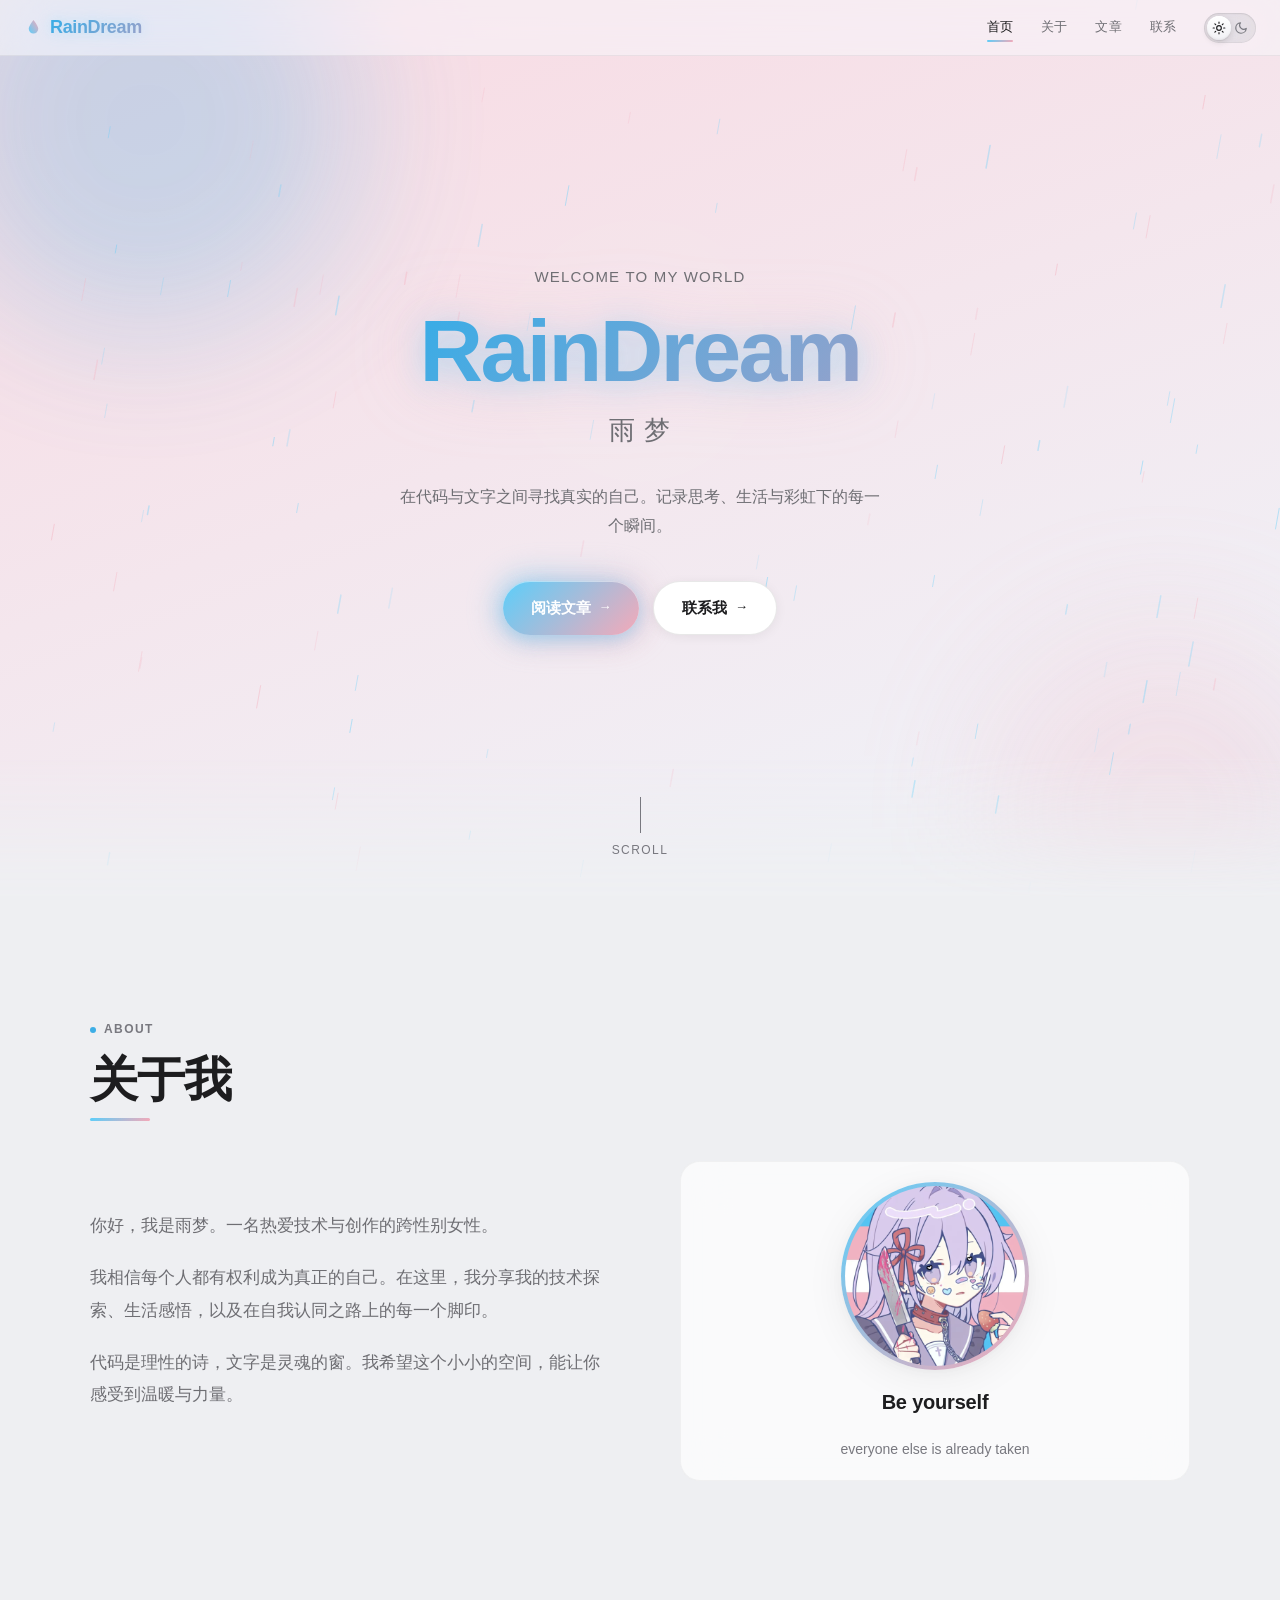
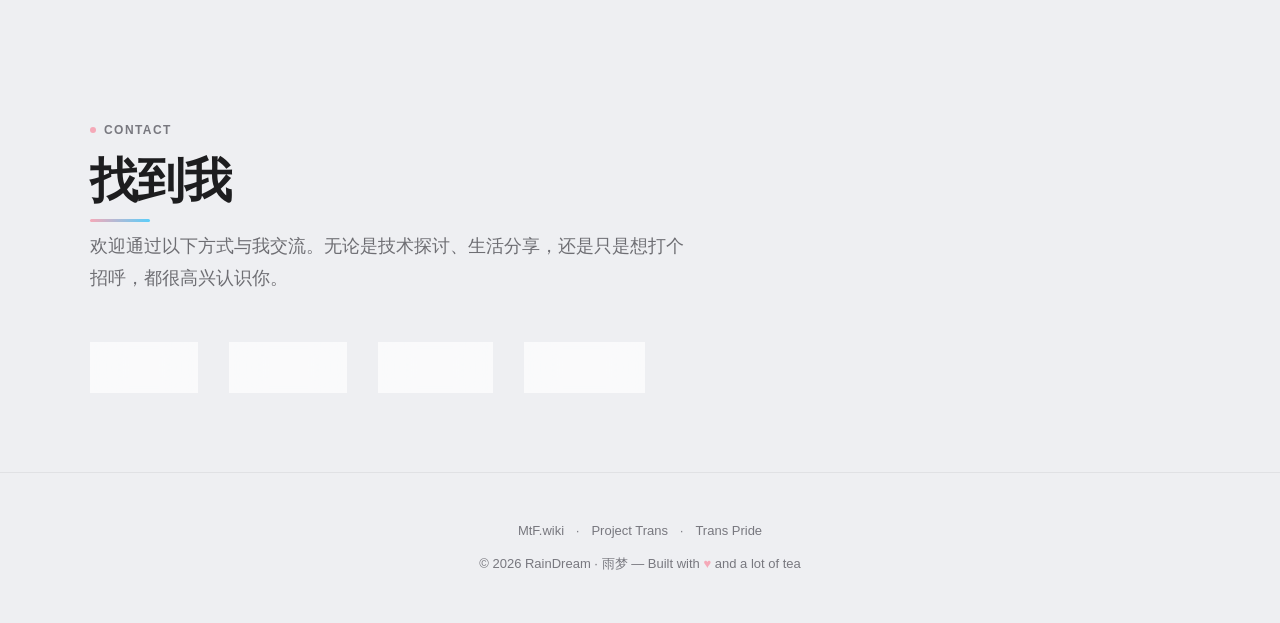
==== index.html @ 0683b944 "🐛 修复雨滴不启动：可见性判断误写成「状态变化才启动」，导致首次可见时不调用 start()" ====
<!DOCTYPE html>
<html lang="zh-CN" data-theme="light">
<head>
<meta charset="UTF-8">
<meta name="viewport" content="width=device-width, initial-scale=1.0">
<title>RainDream · 雨梦</title>
<link rel="icon" href="data:image/svg+xml,%3Csvg%20xmlns%3D%22http%3A%2F%2Fwww.w3.org%2F2000%2Fsvg%22%20viewBox%3D%220%200%2064%2064%22%3E%0A%20%20%3Ccircle%20cx%3D%2232%22%20cy%3D%2232%22%20r%3D%2230%22%20fill%3D%22%23fff%22%20stroke%3D%22%23F5A9B8%22%20stroke-width%3D%223%22%2F%3E%0A%20%20%3Cpath%20d%3D%22M32%2012%20C32%2012%2C%2018%2014%2C%2014%2022%20C10%2030%2C%2022%2032%2C%2028%2028%20C22%2032%2C%2012%2038%2C%2018%2046%20C24%2054%2C%2036%2046%2C%2038%2040%20C34%2046%2C%2034%2056%2C%2044%2054%20C54%2052%2C%2050%2040%2C%2044%2036%20C50%2040%2C%2058%2036%2C%2054%2026%20C50%2016%2C%2040%2018%2C%2036%2024%22%20fill%3D%22none%22%20stroke%3D%22%23F5A9B8%22%20stroke-width%3D%223%22%20stroke-linecap%3D%22round%22%2F%3E%0A%3C%2Fsvg%3E">
<meta name="description" content="RainDream 雨梦的个人网站 — 记录思考、代码与生活的交集">
<link rel="canonical" href="https://raindream.top/">
<meta property="og:type" content="website">
<meta property="og:site_name" content="RainDream">
<meta property="og:title" content="RainDream · 雨梦">
<meta property="og:description" content="记录思考、代码与生活的交集">
<meta property="og:url" content="https://raindream.top/">
<meta property="og:image" content="https://raindream.top/avatar.jpg">
<meta name="twitter:card" content="summary">
<meta name="twitter:title" content="RainDream · 雨梦">
<meta name="twitter:description" content="记录思考、代码与生活的交集">
<meta name="twitter:image" content="https://raindream.top/avatar.jpg">
<script>
(function(){
if('scrollRestoration' in history)history.scrollRestoration='manual';
var t=localStorage.getItem('theme');if(t==='dark')document.documentElement.setAttribute('data-theme','dark');
if(!location.hash)window.addEventListener('load',function(){window.scrollTo({top:0,left:0,behavior:'instant'});});
})();
</script>
<style>
/* ===== CSS Variables ===== */
:root,[data-theme="light"]{
--bg:#eeeff2;
--bg-alt:#fafafc;
--bg-card:rgba(255,255,255,0.68);
--bg-card-solid:#fff;
--text:#1d1d1f;
--text-2:#6e6e73;
--text-3:#78787f;
--nav-bg:rgba(245,245,247,0.64);
--nav-solid:#f5f5f7;
--nav-border:rgba(0,0,0,0.06);
--border:rgba(0,0,0,0.06);
--border-card:rgba(0,0,0,0.04);
--shadow-sm:0 1px 2px rgba(0,0,0,0.04);
--shadow:0 2px 12px rgba(0,0,0,0.04),0 8px 40px rgba(0,0,0,0.06);
--shadow-lg:0 4px 24px rgba(0,0,0,0.06),0 16px 64px rgba(0,0,0,0.1);
--blue:#3daee6;
--pink:#F5A9B8;
--blue-soft:rgba(61,174,230,0.35);
--pink-soft:rgba(245,169,184,0.30);
--blue-glow:rgba(61,174,230,0.55);
--pink-glow:rgba(245,169,184,0.50);
--gradient-hero:linear-gradient(160deg,#c8e0f4 0%,#f8dce4 25%,#f0f0f6 50%,#dcecf8 75%,#f8dce4 100%);
--gradient-hero-light:linear-gradient(160deg,#c8e0f4 0%,#f8dce4 25%,#f0f0f6 50%,#dcecf8 75%,#f8dce4 100%);
--gradient-hero-dark:linear-gradient(160deg,#0d0d24 0%,#1a1030 25%,#0f0f20 50%,#0d0d24 75%,#1a1030 100%);
--gradient-accent:linear-gradient(135deg,#5BCEFA,#F5A9B8);
--gradient-title:linear-gradient(135deg,#33ADE8,#EE97B0);
--gradient-card-top:linear-gradient(135deg,#3daee6,#a8d8f2);
--overlay:rgba(0,0,0,0.3);
--modal-bg:rgba(255,255,255,0.92);
--tag-bg:rgba(0,0,0,0.04);
--tag-text:#6e6e73;
}

[data-theme="dark"]{
--bg:#0a0a14;
--bg-alt:#111122;
--bg-card:rgba(22,22,46,0.68);
--bg-card-solid:#16162e;
--text:#f5f5f7;
--text-2:#98989d;
--text-3:#636368;
--nav-bg:rgba(10,10,20,0.72);
--nav-solid:#0a0a14;
--nav-border:rgba(255,255,255,0.06);
--border:rgba(255,255,255,0.06);
--border-card:rgba(255,255,255,0.04);
--shadow-sm:0 1px 2px rgba(0,0,0,0.2);
--shadow:0 2px 12px rgba(0,0,0,0.2),0 8px 40px rgba(0,0,0,0.3);
--shadow-lg:0 4px 24px rgba(0,0,0,0.3),0 16px 64px rgba(0,0,0,0.5);
--blue-soft:rgba(91,206,250,0.18);
--pink-soft:rgba(245,169,184,0.16);
--blue-glow:rgba(91,206,250,0.2);
--pink-glow:rgba(245,169,184,0.2);
--gradient-hero:linear-gradient(160deg,#0d0d24 0%,#1a1030 25%,#0f0f20 50%,#0d0d24 75%,#1a1030 100%);
--gradient-accent:linear-gradient(135deg,#5BCEFA,#F5A9B8);
--gradient-title:linear-gradient(135deg,#5BCEFA,#F5A9B8);
--gradient-card-top:linear-gradient(135deg,#5BCEFA,#c4e8f7);
--overlay:rgba(0,0,0,0.6);
--modal-bg:rgba(22,22,46,0.94);
--tag-bg:rgba(255,255,255,0.06);
--tag-text:#98989d;
}
[data-theme="dark"] body{background-image:radial-gradient(1100px 620px at 12% -8%,rgba(91,206,250,.07),transparent 62%),radial-gradient(900px 520px at 88% 6%,rgba(245,169,184,.06),transparent 62%);background-attachment:fixed}

/* ===== Reset & Base ===== */
*,*::before,*::after{box-sizing:border-box;margin:0;padding:0}
html{scroll-behavior:smooth;scroll-padding-top:80px;-webkit-font-smoothing:antialiased;-moz-osx-font-smoothing:grayscale}
body{font-family:-apple-system,BlinkMacSystemFont,'Segoe UI','PingFang SC','Hiragino Sans GB','Microsoft YaHei',sans-serif;background:var(--bg);color:var(--text);line-height:1.6;overflow-x:hidden}html{transition:background-color .5s cubic-bezier(.4,0,.2,1)}body,.nav,.section,.hero-bg,.blog-post,.blog-card,.modal-content,.modal-backdrop,.contact-link,.footer,.hero-blob-wrap,.back-top,.about-visual,.theme-toggle{transition:background-color .5s cubic-bezier(.4,0,.2,1),color .4s cubic-bezier(.4,0,.2,1),border-color .5s cubic-bezier(.4,0,.2,1),box-shadow .5s cubic-bezier(.4,0,.2,1)}
::selection{background:rgba(245,169,184,0.38)}
a{color:inherit;text-decoration:none}
img{max-width:100%;display:block}
ul{list-style:none}
button{font:inherit;cursor:pointer;border:none;background:none;color:inherit}

/* ===== Scrollbar ===== */
::-webkit-scrollbar{width:6px}
::-webkit-scrollbar-track{background:transparent}
::-webkit-scrollbar-thumb{background:linear-gradient(180deg,rgba(91,206,250,.55),rgba(245,169,184,.55));border-radius:3px}
::-webkit-scrollbar-thumb:hover{background:linear-gradient(180deg,rgba(91,206,250,.8),rgba(245,169,184,.8))}

/* ===== Navigation ===== */
.nav{position:fixed;top:0;left:0;right:0;z-index:100;padding:0 24px;height:56px;display:flex;align-items:center;justify-content:space-between;background:var(--nav-bg);backdrop-filter:blur(24px) saturate(180%);-webkit-backdrop-filter:blur(24px) saturate(180%);border-bottom:1px solid var(--nav-border);transition:all .4s ease;animation:navSlideIn .7s .1s cubic-bezier(.25,.1,.25,1) forwards;opacity:0;transform:translateY(-56px)}
.nav.scrolled{height:48px;background:var(--nav-bg);box-shadow:var(--shadow-sm)}
.nav-logo{display:inline-flex;align-items:center;gap:7px;font-size:18px;font-weight:700;letter-spacing:-0.02em;opacity:0;animation:navFadeIn .5s .3s ease forwards}
.logo-mark{flex:0 0 auto;transition:transform .55s cubic-bezier(.32,.72,0,1)}
.logo-text{background:var(--gradient-title);background-size:200% auto;-webkit-background-clip:text;-webkit-text-fill-color:transparent;background-clip:text;animation:textFlow 6s 1.2s ease infinite;filter:drop-shadow(0 0 7px rgba(91,206,250,.35))}
.nav-logo:hover .logo-mark{transform:translateY(-2px) rotate(-7deg)}
.nav-links{display:flex;align-items:center;gap:28px}.nav-links a{opacity:0;animation:navFadeIn .5s ease forwards}.nav-links a:nth-child(1){animation-delay:.35s}.nav-links a:nth-child(2){animation-delay:.4s}.nav-links a:nth-child(3){animation-delay:.45s}.nav-links a:nth-child(4){animation-delay:.5s}
.nav-links a{font-size:13px;font-weight:500;color:var(--text-2);letter-spacing:0.01em;transition:color .3s ease;position:relative}
.nav-links a::after{content:'';position:absolute;bottom:-4px;left:0;width:0;height:1.5px;background:var(--gradient-accent);border-radius:1px;transition:width .3s ease}
.nav-links a:hover,.nav-links a.active{color:var(--text)}
.nav-links a:hover::after,.nav-links a.active::after{width:100%}

/* Theme Toggle */
.theme-toggle{position:relative;width:52px;height:30px;flex:0 0 auto;padding:0;border-radius:15px;background:rgba(120,120,128,0.14);box-shadow:inset 0 1px 2px rgba(0,0,0,.07),inset 0 0 0 1px rgba(0,0,0,.045);-webkit-backdrop-filter:blur(12px) saturate(160%);backdrop-filter:blur(12px) saturate(160%);opacity:0;animation:navFadeIn .5s .55s ease forwards;transition:background .4s ease,box-shadow .4s ease}
.theme-toggle::before{content:'';position:absolute;left:3px;top:3px;width:24px;height:24px;border-radius:50%;background:linear-gradient(180deg,#fff 0%,#f1f1f5 100%);box-shadow:0 1px 1px rgba(0,0,0,.07),0 2px 6px rgba(0,0,0,.13),inset 0 1px 0 rgba(255,255,255,.95),inset 0 -1px 2px rgba(0,0,0,.05);transition:transform .38s cubic-bezier(.32,.72,0,1),background .4s ease,box-shadow .4s ease}
[data-theme="dark"] .theme-toggle{background:rgba(120,120,128,0.22);box-shadow:inset 0 1px 2px rgba(0,0,0,.45),inset 0 0 0 1px rgba(255,255,255,.06)}
[data-theme="dark"] .theme-toggle::before{transform:translateX(22px);background:linear-gradient(180deg,#6a6a70 0%,#3a3a40 100%);box-shadow:0 1px 1px rgba(0,0,0,.30),0 2px 8px rgba(0,0,0,.42),inset 0 1px 0 rgba(255,255,255,.16)}
.toggle-icon{position:absolute;top:8px;width:14px;height:14px;pointer-events:none;transition:color .3s ease}
.toggle-sun{left:8px;color:var(--text)}
.toggle-moon{right:8px;color:var(--text-3)}
[data-theme="dark"] .toggle-sun{color:var(--text-3)}
[data-theme="dark"] .toggle-moon{color:#fff}
.theme-toggle:hover{background:rgba(120,120,128,0.2)}
.theme-toggle:hover::before{transform:translateX(0) scale(1.06)}
[data-theme="dark"] .theme-toggle:hover::before{transform:translateX(22px) scale(1.06)}
.theme-toggle:active::before{transform:translateX(0) scale(.94)}
[data-theme="dark"] .theme-toggle:active::before{transform:translateX(22px) scale(.94)}
.theme-toggle:focus-visible{outline:none;box-shadow:inset 0 1px 2px rgba(0,0,0,.07),inset 0 0 0 1px rgba(0,0,0,.045),0 0 0 3px var(--blue-soft)}
/* 尊重系统「减少动态效果」：关掉进场、漂浮、心跳等所有动画 */
@media (prefers-reduced-motion:reduce){
html{scroll-behavior:auto}
.nav,.nav-logo,.nav-links a,.theme-toggle,.hero-greeting,.hero-name,.hero-sub,.hero-desc,.hero-actions,.hero-scroll,.reveal{opacity:1 !important;transform:none !important;animation:none !important;transition:none !important}
.hero-bg,.hero-bg::before,.hero-blob,.footer-heart,.about-avatar,.toggle-icon,.hero-btn--primary::before{animation:none !important;transition:none !important}
.hero::after{transition:none !important}
.hero-bg{transform:translate(33.3333%,33.3333%) !important}
.theme-toggle::before{transition:none !important}
.section-title::after{transition:none !important}
}

/* ===== Hero ===== */
.hero{min-height:100vh;min-height:100svh;display:flex;align-items:center;justify-content:center;position:relative;overflow:hidden;padding:0 24px}
/* 渐变漂移改用 transform 驱动（走合成器，不重绘）。
   原来动的是 background-position，浏览器无法合成、只能每帧重绘整屏渐变，
   这是页面上最贵的一笔绘制。位移量与原来的 background-position 数学等价，
   观感不变（画面被首屏 overflow:hidden 裁住，只栅格化可见部分）。 */
.hero-bg{position:absolute;top:-100%;left:-100%;width:300%;height:300%;background:var(--gradient-hero-light);z-index:0;transform:translate(33.3333%,0%);animation:heroFlow 8s ease infinite;will-change:transform}
/* 深色渐变单独叠一层、用透明度淡入：渐变本身无法做过渡，
   直接换 background-image 会瞬间跳变，和 body 底色的淡出对不上就露出一条色带 */
.hero-bg::before{content:'';position:absolute;top:0;left:0;right:0;bottom:0;background:var(--gradient-hero-dark);opacity:0;transition:opacity .5s cubic-bezier(.4,0,.2,1)}
[data-theme="dark"] .hero-bg::before{opacity:1}
.hero-blob{position:absolute;border-radius:50%;filter:blur(70px);opacity:.7;transition:opacity .8s ease}
.hero-blob--blue{width:420px;height:420px;background:var(--blue-soft);top:-10%;left:-5%;animation:floatBlue 7s ease-in-out infinite}
.hero-blob--pink{width:360px;height:360px;background:var(--pink-soft);bottom:-10%;right:-5%;animation:floatPink 6s ease-in-out infinite}
.hero-blob--white{width:280px;height:280px;background:rgba(255,255,255,0.12);top:40%;left:50%;transform:translate(-50%,-50%);animation:floatWhite 9s ease-in-out infinite}
.hero-blob-wrap{position:absolute;top:0;left:0;right:0;bottom:0;inset:0;z-index:0}
.hero-rain{position:absolute;top:0;left:0;right:0;bottom:0;inset:0;z-index:1;pointer-events:none}
/* 首屏滚出视口后，把里面的动画一并停掉（看不见的绘制没必要算） */
.hero--offscreen .hero-bg,.hero--offscreen .hero-blob{animation-play-state:paused}
/* 首屏底部与正文交界处做渐变过渡，避免彩色背景「一刀切」接上纯色内容区 */
/* 用「纯色 + 蒙版」而不是渐变：背景色能跟 body 一起做过渡，渐变不能，
   两者不同步就会在交界处拉出一条硬边 */
.hero::after{content:'';position:absolute;left:0;right:0;bottom:0;height:clamp(90px,16vh,180px);background:var(--bg);-webkit-mask-image:linear-gradient(180deg,transparent,#000);mask-image:linear-gradient(180deg,transparent,#000);z-index:1;pointer-events:none;transition:background-color .5s cubic-bezier(.4,0,.2,1)}
.hero-content{position:relative;z-index:2;text-align:center;max-width:720px}
.hero-greeting{font-size:15px;font-weight:500;color:var(--text-2);letter-spacing:0.08em;text-transform:uppercase;margin-bottom:16px;opacity:0;animation:fadeUp .8s .2s ease forwards}
.hero-name{font-size:clamp(48px,8vw,88px);font-weight:800;letter-spacing:-0.03em;line-height:1.05;margin-bottom:12px;background:var(--gradient-title);background-size:200% auto;-webkit-background-clip:text;-webkit-text-fill-color:transparent;background-clip:text;opacity:0;animation:fadeUp .8s .4s ease forwards,textFlow 3s 1.2s ease infinite;filter:drop-shadow(0 3px 16px rgba(91,206,250,.45)) drop-shadow(0 0 34px rgba(245,169,184,.30))}
[data-theme="dark"] .hero-name{filter:drop-shadow(0 3px 18px rgba(91,206,250,.50)) drop-shadow(0 0 42px rgba(245,169,184,.35))}
.hero-sub{font-size:clamp(18px,3vw,26px);font-weight:400;color:var(--text-2);letter-spacing:0.04em;margin-bottom:32px;opacity:0;animation:fadeUp .8s .6s ease forwards}
.hero-desc{font-size:16px;color:var(--text-2);max-width:480px;margin:0 auto 40px;line-height:1.8;opacity:0;animation:fadeUp .8s .8s ease forwards}

/* Hero CTA Buttons */
.hero-actions{display:flex;gap:14px;justify-content:center;flex-wrap:wrap;opacity:0;animation:fadeUp .8s 1s ease forwards}
.hero-btn{display:inline-flex;align-items:center;gap:8px;padding:14px 28px;border-radius:28px;font-size:15px;font-weight:600;letter-spacing:-0.01em;transition:all .35s cubic-bezier(.25,.1,.25,1);position:relative}
.hero-btn--primary{background:var(--gradient-accent);color:#fff;box-shadow:0 4px 18px rgba(91,206,250,.45),0 6px 26px rgba(245,169,184,.28),inset 0 1px 0 rgba(255,255,255,.45)}
.hero-btn--primary::before{content:'';position:absolute;top:-6px;left:-6px;right:-6px;bottom:-6px;border-radius:34px;background:var(--gradient-accent);filter:blur(15px);opacity:.5;z-index:-1;pointer-events:none;animation:btnGlow 4.6s ease-in-out infinite}
@keyframes btnGlow{0%,100%{opacity:.40;transform:scale(.97)}50%{opacity:.70;transform:scale(1.03)}}
.hero-btn--primary:hover{transform:translateY(-2px);box-shadow:0 8px 30px rgba(91,206,250,.60),0 10px 40px rgba(245,169,184,.38),inset 0 1px 0 rgba(255,255,255,.55)}
.hero-btn--primary:hover::before{opacity:.85;filter:blur(19px)}
.hero-btn--primary:active{transform:translateY(0)}
.hero-btn--secondary{background:var(--bg-card-solid);backdrop-filter:blur(16px);-webkit-backdrop-filter:blur(16px);color:var(--text);border:1px solid rgba(0,0,0,.09);box-shadow:0 2px 12px rgba(0,0,0,.06)}
[data-theme="dark"] .hero-btn--secondary{background:var(--bg-card);border-color:var(--border);box-shadow:var(--shadow-sm)}
.hero-btn--secondary:hover{transform:translateY(-2px);border-color:rgba(91,206,250,.5);box-shadow:0 8px 26px rgba(91,206,250,.24);background:var(--bg-card-solid)}
.hero-btn--secondary:active{transform:translateY(0)}
.hero-btn-arrow{display:inline-block;transition:transform .3s ease;font-size:13px}
.hero-btn:hover .hero-btn-arrow{transform:translateX(3px)}

.hero-scroll{position:absolute;bottom:40px;left:0;right:0;display:flex;flex-direction:column;align-items:center;z-index:2;opacity:0;animation:fadeUp .8s 1.2s ease forwards}
.hero-scroll span{display:block;width:1px;height:36px;background:var(--text-3);margin:0 auto 8px;animation:scrollPulse 2s ease-in-out infinite}
.hero-scroll small{font-size:12px;letter-spacing:0.12em;text-transform:uppercase;color:var(--text-3)}

/* ===== Sections ===== */
.section{padding:120px 24px}
.section-inner{max-width:1100px;margin:0 auto}
.section-label{display:flex;align-items:center;gap:8px;font-size:12px;font-weight:600;letter-spacing:0.12em;text-transform:uppercase;color:var(--text-3);margin-bottom:12px}
.section-label::before{content:'';width:6px;height:6px;border-radius:50%;background:var(--blue);flex:0 0 auto}
#contact .section-label::before{background:var(--pink)}
.section-title{position:relative;display:inline-block;font-size:clamp(32px,5vw,48px);font-weight:700;letter-spacing:-0.02em;line-height:1.2;margin-bottom:20px}
.section-title::after{content:'';position:absolute;left:0;bottom:-12px;width:0;height:3px;border-radius:2px;background:var(--gradient-accent);transition:width .85s cubic-bezier(.32,.72,0,1) .12s}
.section-title.visible::after{width:60px}
#contact .section-title::after{background:linear-gradient(90deg,#F5A9B8,#5BCEFA)}
.section-desc{font-size:18px;color:var(--text-2);max-width:600px;line-height:1.8}

/* ===== About ===== */
.about-grid{display:grid;grid-template-columns:1fr 1fr;gap:80px;align-items:center;margin-top:32px}
.about-text p{font-size:17px;line-height:1.9;color:var(--text-2);margin-bottom:20px}
.about-visual{position:relative;height:320px;border-radius:20px;overflow:hidden;background:var(--bg-card);backdrop-filter:blur(24px);-webkit-backdrop-filter:blur(24px);border:1px solid var(--border-card);display:flex;align-items:center;justify-content:center}.about-avatar{width:188px;height:188px;border-radius:50%;object-fit:cover;padding:4px;background:var(--gradient-accent);border:0;box-shadow:var(--shadow);animation:avatarHalo 3.8s ease-out infinite}
@keyframes avatarHalo{0%{box-shadow:var(--shadow),0 0 0 0 var(--blue-soft)}70%{box-shadow:var(--shadow),0 0 0 16px rgba(91,206,250,0)}100%{box-shadow:var(--shadow),0 0 0 0 rgba(91,206,250,0)}}
.about-visual-inner{text-align:center;display:flex;flex-direction:column;align-items:center;gap:16px}
.about-visual-text{font-size:20px;font-weight:600;color:var(--text);letter-spacing:-0.01em}
.about-visual-sub{font-size:14px;color:var(--text-3);margin-top:4px}

/* ===== Blog ===== */
.blog-header{display:flex;align-items:baseline;justify-content:space-between;flex-wrap:wrap;gap:16px;margin-bottom:48px}
.blog-grid{display:grid;grid-template-columns:repeat(auto-fill,minmax(320px,1fr));gap:24px}
.blog-card{background:var(--bg-card);backdrop-filter:blur(24px);-webkit-backdrop-filter:blur(24px);border:1px solid var(--border-card);border-radius:16px;overflow:hidden;cursor:pointer;transition:transform .4s cubic-bezier(.25,.1,.25,1),box-shadow .4s ease,border-color .4s ease;box-shadow:var(--shadow)}
.blog-card:hover{transform:translateY(-6px);box-shadow:var(--shadow-lg);border-color:var(--border)}
.blog-card-gradient{height:4px;background:var(--gradient-card-top);opacity:.7}
.blog-card-body{padding:24px 28px 28px}
.blog-card-date{font-size:12px;font-weight:500;color:var(--text-3);letter-spacing:0.04em;margin-bottom:10px}
.blog-card-title{font-size:20px;font-weight:700;letter-spacing:-0.01em;line-height:1.3;margin-bottom:10px;color:var(--text)}
.blog-card-excerpt{font-size:14px;color:var(--text-2);line-height:1.7;display:-webkit-box;-webkit-line-clamp:2;-webkit-box-orient:vertical;overflow:hidden}
.blog-card-tags{display:flex;gap:6px;flex-wrap:wrap;margin-top:16px}
.blog-card-tags span{padding:3px 10px;border-radius:20px;font-size:11px;font-weight:500;background:var(--tag-bg);color:var(--tag-text);letter-spacing:0.02em}

/* ===== Blog Modal ===== */
.modal{position:fixed;inset:0;z-index:200;display:flex;align-items:center;justify-content:center;padding:24px;opacity:0;pointer-events:none;transition:opacity .35s ease}
.modal.open{opacity:1;pointer-events:auto}
.modal-backdrop{position:absolute;inset:0;background:var(--overlay);backdrop-filter:blur(8px);-webkit-backdrop-filter:blur(8px)}
.modal-content{position:relative;background:var(--modal-bg);backdrop-filter:blur(40px);-webkit-backdrop-filter:blur(40px);border:1px solid var(--border);border-radius:20px;max-width:680px;width:100%;max-height:85vh;overflow-y:auto;padding:48px 40px;transform:translateY(20px) scale(.97);transition:transform .4s cubic-bezier(.25,.1,.25,1);box-shadow:var(--shadow-lg)}
.modal.open .modal-content{transform:translateY(0) scale(1)}
.modal-close{position:absolute;top:16px;right:16px;width:32px;height:32px;border-radius:50%;background:var(--tag-bg);display:flex;align-items:center;justify-content:center;font-size:18px;color:var(--text-2);transition:all .2s ease}
.modal-close:hover{background:var(--border);color:var(--text)}
.modal-post-date{font-size:13px;font-weight:500;color:var(--text-3);letter-spacing:0.04em;margin-bottom:8px}
.modal-post-title{font-size:clamp(24px,3.5vw,36px);font-weight:700;letter-spacing:-0.02em;line-height:1.2;margin-bottom:8px}
.modal-post-tags{display:flex;gap:6px;flex-wrap:wrap;margin-bottom:28px}
.modal-post-tags span{padding:3px 10px;border-radius:20px;font-size:11px;font-weight:500;background:var(--tag-bg);color:var(--tag-text)}
.modal-post-body{font-size:17px;line-height:2;color:var(--text-2)}
.modal-post-body p{margin-bottom:20px}
.modal-post-body p:last-child{margin-bottom:0}

/* ===== Contact ===== */
.contact-grid{display:flex;gap:32px;flex-wrap:wrap;margin-top:48px}
.contact-link{display:flex;align-items:center;gap:10px;padding:12px 20px;border-radius:12px;background:var(--bg-card);backdrop-filter:blur(16px);-webkit-backdrop-filter:blur(16px);border:1px solid var(--border-card);font-size:15px;font-weight:500;color:var(--text-2);transition:all .3s ease}
.contact-link:hover{color:var(--text);border-color:var(--border);transform:translateY(-2px);box-shadow:var(--shadow)}
.contact-link-icon{width:18px;height:18px;flex-shrink:0;transition:transform .45s cubic-bezier(.32,.72,0,1),color .3s ease}
.contact-link:hover .contact-link-icon{transform:translateY(-2px) scale(1.12);color:var(--blue)}

/* ===== Footer ===== */
.footer{padding:48px 24px;text-align:center;border-top:1px solid var(--border)}
.footer-links{display:flex;align-items:center;justify-content:center;gap:12px;flex-wrap:wrap;margin-bottom:12px}.footer-links a{font-size:13px;color:var(--text-3);transition:color .3s ease}.footer-links a:hover{color:var(--blue)}.footer-dot{color:var(--text-3);font-size:12px}.footer-text{font-size:13px;color:var(--text-3)}
.footer-heart{display:inline-block;color:var(--pink);animation:heartBeat 2.8s ease-in-out infinite}

/* ===== Animations ===== */
@keyframes fadeUp{from{opacity:0;transform:translateY(24px)}to{opacity:1;transform:translateY(0)}}
@keyframes float{0%,100%{transform:translateY(0)}50%{transform:translateY(-20px)}}
@keyframes scrollPulse{0%,100%{opacity:.3;transform:scaleY(1)}50%{opacity:1;transform:scaleY(1.4)}}
@keyframes heroFlow{0%{transform:translate(33.3333%,0%)}20%{transform:translate(-20%,20%)}40%{transform:translate(6.6667%,-26.6667%)}60%{transform:translate(-33.3333%,13.3333%)}80%{transform:translate(20%,-20%)}100%{transform:translate(33.3333%,0%)}}
@keyframes floatBlue{0%{transform:translate(0,0) scale(1)}18%{transform:translate(50px,-30px) scale(1.1)}36%{transform:translate(-25px,40px) scale(0.92)}54%{transform:translate(-45px,-20px) scale(1.05)}72%{transform:translate(20px,35px) scale(0.95)}90%{transform:translate(35px,-45px) scale(1.07)}100%{transform:translate(0,0) scale(1)}}
@keyframes floatPink{0%{transform:translate(0,0) scale(1)}16%{transform:translate(-40px,-35px) scale(1.08)}32%{transform:translate(30px,30px) scale(0.9)}48%{transform:translate(45px,-25px) scale(1.06)}64%{transform:translate(-20px,45px) scale(0.94)}80%{transform:translate(-35px,-40px) scale(1.04)}100%{transform:translate(0,0) scale(1)}}
@keyframes floatWhite{0%{transform:translate(-50%,-50%) scale(1)}25%{transform:translate(-40%,-60%) scale(1.1)}50%{transform:translate(-60%,-40%) scale(0.92)}75%{transform:translate(-50%,-55%) scale(1.06)}100%{transform:translate(-50%,-50%) scale(1)}}
@keyframes textFlow{0%{background-position:0 50%}25%{background-position:80% 20%}50%{background-position:100% 50%}75%{background-position:20% 80%}100%{background-position:0 50%}}
@keyframes navSlideIn{0%{opacity:0;transform:translateY(-56px)}100%{opacity:1;transform:translateY(0)}}
@keyframes navFadeIn{0%{opacity:0;transform:translateY(-8px)}100%{opacity:1;transform:translateY(0)}}
@keyframes heartBeat{0%,60%,100%{transform:scale(1)}20%{transform:scale(1.3)}40%{transform:scale(1.06)}}

.reveal{opacity:0;transform:translateY(32px);transition:opacity .7s ease,transform .7s cubic-bezier(.25,.1,.25,1)}
.reveal.visible{opacity:1;transform:translateY(0)}

/* ===== Back to Top ===== */
.back-top{position:fixed;bottom:32px;right:32px;z-index:90;width:44px;height:44px;border-radius:50%;background:var(--bg-card);backdrop-filter:blur(16px);-webkit-backdrop-filter:blur(16px);border:1px solid var(--border-card);display:flex;align-items:center;justify-content:center;font-size:18px;color:var(--text-2);box-shadow:var(--shadow);transition:all .3s ease;opacity:0;pointer-events:none;transform:translateY(8px)}
.back-top.visible{opacity:1;pointer-events:auto;transform:translateY(0)}
.back-top:hover{color:var(--text);transform:translateY(-2px);box-shadow:var(--shadow-lg)}

/* Theme transition circle */
.theme-circle{position:fixed;z-index:9999;border-radius:50%;pointer-events:none;transform:scale(0);opacity:.15;background:var(--text);transition:transform .5s cubic-bezier(.4,0,.2,1),opacity .4s ease}

/* ===== Responsive ===== */
@media(max-width:768px){
.nav-links{gap:16px}
.nav-links a{font-size:12px}
.nav{padding:0 16px}
.hero-blob--blue{width:280px;height:280px}
.hero-blob--pink{width:240px;height:240px}
.hero-blob--white{width:180px;height:180px}
.hero-actions{flex-direction:column;align-items:center}
.hero-btn{width:100%;max-width:280px;justify-content:center}
.about-grid{grid-template-columns:1fr;gap:40px}
.about-visual{height:260px}
.about-avatar{width:148px;height:148px}
.contact-grid{flex-direction:column;align-items:stretch}
.contact-link{justify-content:center}
.footer-links{gap:8px}
.section{padding:80px 20px}
.hero-scroll{bottom:24px}
.back-top{bottom:24px;right:20px;width:40px;height:40px;font-size:16px}
}

@media(max-width:480px){
.hero-name{font-size:clamp(38px,10vw,52px)}
.hero-sub{font-size:18px}
.hero-desc{font-size:14px;padding:0 8px}
.hero-greeting{font-size:13px}
.nav-links{gap:10px}
.nav-links a{font-size:12px}
.nav-logo{font-size:16px}
.section-title{font-size:28px}
.section-desc{font-size:15px}
.about-visual{height:220px}
.about-avatar{width:128px;height:128px}
.about-text p{font-size:15px}
}
/* 老浏览器（如 Firefox 102 及更早）不支持背景模糊，改用不透明底色，避免半透明导航看不清 */
@supports not ((backdrop-filter:blur(1px)) or (-webkit-backdrop-filter:blur(1px))){
.nav{background:var(--nav-solid)}
.blog-post,.blog-card,.contact-link,.about-visual,.blog-search input{background:var(--bg-card-solid)}
}
</style>
<noscript><style>.reveal{opacity:1 !important;transform:none !important}</style></noscript>
</head>
<body>

<!-- Navigation -->
<nav class="nav" id="nav">
<a href="#hero" class="nav-logo"><svg class="logo-mark" width="19" height="19" viewBox="0 0 24 24" aria-hidden="true"><defs><linearGradient id="logoGrad" x1="0" y1="1" x2="1" y2="0"><stop offset="0%" stop-color="#5BCEFA"/><stop offset="100%" stop-color="#F5A9B8"/></linearGradient></defs><path d="M12 2.4C12 2.4 6 9.6 6 13.6a6 6 0 0 0 12 0c0-4-6-11.2-6-11.2z" fill="url(#logoGrad)"/></svg><span class="logo-text">RainDream</span></a>
<div class="nav-links">
<a href="#hero" class="active">首页</a>
<a href="#about">关于</a>
<a href="blog.html">文章</a>
<a href="#contact">联系</a>
<button class="theme-toggle" id="themeToggle" aria-label="切换深浅色模式">
<svg class="toggle-icon toggle-sun" width="12" height="12" viewBox="0 0 24 24" fill="none" stroke="currentColor" stroke-width="2" stroke-linecap="round" stroke-linejoin="round"><circle cx="12" cy="12" r="4"/><path d="M12 2v2M12 20v2M4.93 4.93l1.41 1.41M17.66 17.66l1.41 1.41M2 12h2M20 12h2M6.34 17.66l-1.41 1.41M19.07 4.93l-1.41 1.41"/></svg>
<svg class="toggle-icon toggle-moon" width="12" height="12" viewBox="0 0 24 24" fill="none" stroke="currentColor" stroke-width="2" stroke-linecap="round" stroke-linejoin="round"><path d="M21 12.79A9 9 0 1 1 11.21 3 7 7 0 0 0 21 12.79z"/></svg>
</button>
</div>
</nav>

<main>
<!-- Hero -->
<section class="hero" id="hero">
<div class="hero-bg"></div>
<div class="hero-blob-wrap" id="blobWrap0"><div class="hero-blob hero-blob--blue"></div></div>
<div class="hero-blob-wrap" id="blobWrap1"><div class="hero-blob hero-blob--pink"></div></div>
<div class="hero-blob-wrap" id="blobWrap2"><div class="hero-blob hero-blob--white"></div></div>
<canvas class="hero-rain" id="rain" aria-hidden="true"></canvas>
<div class="hero-content">
<p class="hero-greeting">Welcome to my world</p>
<h1 class="hero-name">RainDream</h1>
<p class="hero-sub">雨 梦</p>
<p class="hero-desc">在代码与文字之间寻找真实的自己。记录思考、生活与彩虹下的每一个瞬间。</p>
<div class="hero-actions">
<a href="blog.html" class="hero-btn hero-btn--primary">
阅读文章<span class="hero-btn-arrow">→</span>
</a>
<a href="#contact" class="hero-btn hero-btn--secondary scroll-link">
联系我<span class="hero-btn-arrow">→</span>
</a>
</div>
</div>
<div class="hero-scroll">
<span></span>
<small>Scroll</small>
</div>
</section>

<!-- About -->
<section class="section" id="about">
<div class="section-inner">
<p class="section-label reveal">About</p>
<h2 class="section-title reveal">关于我</h2>
<div class="about-grid">
<div class="about-text reveal">
<p>你好，我是雨梦。一名热爱技术与创作的跨性别女性。</p>
<p>我相信每个人都有权利成为真正的自己。在这里，我分享我的技术探索、生活感悟，以及在自我认同之路上的每一个脚印。</p>
<p>代码是理性的诗，文字是灵魂的窗。我希望这个小小的空间，能让你感受到温暖与力量。</p>
</div>
<div class="about-visual reveal">
<div class="about-visual-inner">
<img src="avatar.jpg" alt="雨梦" class="about-avatar">
<div class="about-visual-text">Be yourself</div>
<div class="about-visual-sub">everyone else is already taken</div>
</div>
</div>
</div>
</div>
</section>

<!-- Contact -->
<section class="section" id="contact" style="padding-bottom:80px">
<div class="section-inner">
<p class="section-label reveal">Contact</p>
<h2 class="section-title reveal">找到我</h2>
<p class="section-desc reveal">欢迎通过以下方式与我交流。无论是技术探讨、生活分享，还是只是想打个招呼，都很高兴认识你。</p>
<div class="contact-grid reveal">
<a href="mailto:yuxuerumeng@outlook.com" class="contact-link">
<svg class="contact-link-icon" width="18" height="18" viewBox="0 0 24 24" fill="none" stroke="currentColor" stroke-width="2" stroke-linecap="round" stroke-linejoin="round"><rect x="2" y="4" width="20" height="16" rx="2"/><path d="m22 7-8.97 5.7a1.94 1.94 0 0 1-2.06 0L2 7"/></svg> Email
</a>
<a href="https://github.com/yuxuerumeng" target="_blank" rel="noopener" class="contact-link">
<svg class="contact-link-icon" width="18" height="18" viewBox="0 0 24 24" fill="currentColor"><path d="M12 0C5.37 0 0 5.37 0 12c0 5.31 3.435 9.795 8.205 11.385.6.105.825-.255.825-.57 0-.285-.015-1.23-.015-2.235-3.015.555-3.795-.735-4.035-1.41-.135-.345-.72-1.41-1.23-1.695-.42-.225-1.02-.78-.015-.795.945-.015 1.62.87 1.845 1.23 1.08 1.815 2.805 1.305 3.495.99.105-.78.42-1.305.765-1.605-2.67-.3-5.46-1.335-5.46-5.925 0-1.305.465-2.385 1.23-3.225-.12-.3-.54-1.53.12-3.18 0 0 1.005-.315 3.3 1.23.96-.27 1.98-.405 3-.405s2.04.135 3 .405c2.295-1.56 3.3-1.23 3.3-1.23.66 1.65.24 2.88.12 3.18.765.84 1.23 1.905 1.23 3.225 0 4.605-2.805 5.625-5.475 5.925.435.375.81 1.095.81 2.22 0 1.605-.015 2.895-.015 3.3 0 .315.225.69.825.57A12.02 12.02 0 0 0 24 12c0-6.63-5.37-12-12-12Z"/></svg> GitHub
</a>
<a href="https://x.com/ReverieNya" target="_blank" rel="noopener" class="contact-link">
<svg class="contact-link-icon" width="18" height="18" viewBox="0 0 24 24" fill="currentColor"><path d="M18.244 2.25h3.308l-7.227 8.26 8.502 11.24H16.17l-5.214-6.817L4.99 21.75H1.68l7.73-8.835L1.254 2.25H8.08l4.713 6.231zm-1.161 17.52h1.833L7.084 4.126H5.117z"/></svg> Twitter
</a>
<a href="https://discord.com/users/1140592993917739130" target="_blank" rel="noopener" class="contact-link">
<svg class="contact-link-icon" width="18" height="18" viewBox="0 0 24 24" fill="currentColor"><path d="M20.317 4.37a19.791 19.791 0 0 0-4.885-1.515.074.074 0 0 0-.079.037c-.21.375-.444.864-.608 1.25a18.27 18.27 0 0 0-5.487 0 12.64 12.64 0 0 0-.617-1.25.077.077 0 0 0-.079-.037A19.736 19.736 0 0 0 3.677 4.37a.07.07 0 0 0-.032.027C.533 9.046-.32 13.58.099 18.057a.082.082 0 0 0 .031.057 19.9 19.9 0 0 0 5.993 3.03.078.078 0 0 0 .084-.028 14.09 14.09 0 0 0 1.226-1.994.076.076 0 0 0-.041-.106 13.107 13.107 0 0 1-1.872-.892.077.077 0 0 1-.008-.128 10.2 10.2 0 0 0 .372-.292.074.074 0 0 1 .077-.01c3.928 1.793 8.18 1.793 12.062 0a.074.074 0 0 1 .078.01c.12.098.246.198.373.292a.077.077 0 0 1-.006.127 12.299 12.299 0 0 1-1.873.892.077.077 0 0 0-.041.107c.36.698.772 1.362 1.225 1.993a.076.076 0 0 0 .084.028 19.839 19.839 0 0 0 6.002-3.03.077.077 0 0 0 .032-.054c.5-5.177-.838-9.674-3.549-13.66a.061.061 0 0 0-.031-.03zM8.02 15.33c-1.183 0-2.157-1.085-2.157-2.419 0-1.333.956-2.419 2.157-2.419 1.21 0 2.176 1.096 2.157 2.42 0 1.333-.956 2.418-2.157 2.418zm7.975 0c-1.183 0-2.157-1.085-2.157-2.419 0-1.333.955-2.419 2.157-2.419 1.21 0 2.176 1.096 2.157 2.42 0 1.333-.946 2.418-2.157 2.418z"/></svg> Discord
</a>
</div>
</div>
</section>
</main>

<footer class="footer">
<div class="footer-links">
<a href="https://mtf.wiki" target="_blank" rel="noopener">MtF.wiki</a>
<span class="footer-dot">·</span>
<a href="https://github.com/project-trans" target="_blank" rel="noopener">Project Trans</a>
<span class="footer-dot">·</span>
<a href="https://transgenderpride.org" target="_blank" rel="noopener">Trans Pride</a>
</div>
<p class="footer-text">© 2026 RainDream · 雨梦 — Built with <span class="footer-heart">♥</span> and a lot of tea</p>
</footer>

<!-- Back to Top -->
<button class="back-top" id="backTop" aria-label="返回顶部">↑</button>

<script>
/* ===== Theme Toggle ===== */
var themeToggle=document.getElementById('themeToggle');
themeToggle.addEventListener('click',function(){
var html=document.documentElement;
var current=html.getAttribute('data-theme');
var next=current==='dark'?'light':'dark';
if(window.matchMedia&&window.matchMedia('(prefers-reduced-motion: reduce)').matches){
html.setAttribute('data-theme',next);localStorage.setItem('theme',next);return;
}
var rect=themeToggle.getBoundingClientRect();
var size=Math.hypot(window.innerWidth,window.innerHeight)*2;
var circle=document.createElement('div');
circle.className='theme-circle';
circle.style.width=size+'px';
circle.style.height=size+'px';
circle.style.left=(rect.left+rect.width/2-size/2)+'px';
circle.style.top=(rect.top+rect.height/2-size/2)+'px';
document.body.appendChild(circle);
requestAnimationFrame(function(){circle.style.transform='scale(1)';});
setTimeout(function(){html.setAttribute('data-theme',next);localStorage.setItem('theme',next);circle.style.opacity='0';},350);
setTimeout(function(){circle.remove();},700);
});

/* ===== Nav Scroll Effect ===== */
var nav=document.getElementById('nav');
var backTopEl=document.getElementById('backTop');
var navSections=[].slice.call(document.querySelectorAll('section[id]'));
var navLinks=[].slice.call(document.querySelectorAll('.nav-links a[href^="#"]'));
var sectionTops=[];
function measureSections(){sectionTops=navSections.map(function(s){return s.offsetTop;});}
measureSections();
window.addEventListener('load',measureSections);
window.addEventListener('resize',measureSections);
var scrollPending=false;
function onScroll(){
scrollPending=false;
var y=window.scrollY,i;
nav.classList.toggle('scrolled',y>50);
var current='';
for(i=0;i<navSections.length;i++){
if(y>=sectionTops[i]-100)current=navSections[i].getAttribute('id');
}
if(navSections.length&&window.innerHeight+y>=document.body.offsetHeight-80){
current=navSections[navSections.length-1].getAttribute('id');
}
for(i=0;i<navLinks.length;i++){
var on=navLinks[i].getAttribute('href')==='#'+current;
if(on!==navLinks[i].classList.contains('active'))navLinks[i].classList.toggle('active',on);
}
backTopEl.classList.toggle('visible',y>600);
}
window.addEventListener('scroll',function(){
if(!scrollPending){scrollPending=true;requestAnimationFrame(onScroll);}
},{passive:true});
onScroll();

/* ===== Back to Top ===== */
document.getElementById('backTop').addEventListener('click',function(){
window.scrollTo({top:0,behavior:'smooth'});
});

/* ===== Intersection Observer ===== */
// 老浏览器（不含 IntersectionObserver）直接显示所有内容，避免整页停在 opacity:0
var revealEls=[].slice.call(document.querySelectorAll('.reveal'));
var observer=null;
if('IntersectionObserver' in window){
observer=new IntersectionObserver(function(entries){
entries.forEach(function(e){
if(e.isIntersecting)e.target.classList.add('visible');
});
},{threshold:0.15,rootMargin:'0px 0px -40px 0px'});
for(var ri=0;ri<revealEls.length;ri++)observer.observe(revealEls[ri]);
}else{
for(var rj=0;rj<revealEls.length;rj++)revealEls[rj].classList.add('visible');
}

/* ===== Smooth scroll for nav links + hero buttons ===== */
var jumpLinks=[].slice.call(document.querySelectorAll('.nav-links a[href^="#"]'));
for(var li=0;li<jumpLinks.length;li++){
(function(a){
a.addEventListener('click',function(e){
e.preventDefault();
var target=document.querySelector(this.getAttribute('href'));
if(target){
var top=target.getBoundingClientRect().top+window.pageYOffset-80;
window.scrollTo({top:top,behavior:'smooth'});
}
});
})(jumpLinks[li]);
}


/* ===== Rain ===== */
(function(){
var cv=document.getElementById('rain');
if(!cv||!cv.getContext)return;
var rmq=window.matchMedia&&window.matchMedia('(prefers-reduced-motion: reduce)');
if(rmq&&rmq.matches)return;              // 系统要求减少动效时不下雨
var ctx=cv.getContext('2d');
var W=0,H=0,drops=[],rafId=null,running=false,last=0,visible=true;

// 雨滴按「颜色 x 透明度档 x 线宽」分组：每帧每组只设置一次画笔、只描一次路径，
// 画笔状态切换从每帧 ~130 次降到最多 20 次
var COLORS=['91,206,250','245,169,184'],ALPHAS=[0.15,0.22,0.29,0.36,0.44],WIDTHS=[1,1.5];
var GROUPS=[],GBUF=[];
for(var gi=0;gi<20;gi++){
var ci=gi<10?0:1,rest=gi%10;
GROUPS.push({c:COLORS[ci],a:ALPHAS[Math.floor(rest/2)],w:WIDTHS[rest%2]});
GBUF.push([]);
}
function groupIdx(alpha,wd){
var ai=0,best=9;
for(var i=0;i<5;i++){var dd=Math.abs(ALPHAS[i]-alpha);if(dd<best){best=dd;ai=i;}}
return ai*2+(wd>1.2?1:0);
}
function makeDrop(init,pink){
var a=0.14+Math.random()*0.30,wd=Math.random()<0.3?1.5:1;
var isPink=(pink===undefined)?(Math.random()<0.34):pink;
return{
x:Math.random()*(W+160)-80,
y:init?Math.random()*H:-Math.random()*H*0.4-20,
len:8+Math.random()*16,
sp:380+Math.random()*460,
g:(isPink?10:0)+groupIdx(a,wd)
};
}
function layout(){
// canvas 是替换元素，left/right 不会把它拉满，所以按父元素尺寸显式设置
var r=cv.parentNode.getBoundingClientRect();
W=Math.round(r.width);H=Math.round(r.height);
if(!W||!H)return false;
// 大屏适当降一点像素比：这是纯装饰层，位图小一半肉眼几乎无差，但省显存和绘制量
var px=Math.min(window.devicePixelRatio||1,(W*H>900000)?1.5:2);
cv.width=Math.round(W*px);cv.height=Math.round(H*px);
cv.style.width=W+'px';cv.style.height=H+'px';
ctx.setTransform(px,0,0,px,0,0);
return true;
}
function seed(){
// 按面积算雨滴数量，保证手机/平板/宽屏的疏密观感一致
var n=Math.max(30,Math.min(170,Math.round(W*H/8000)));
drops=[];
for(var i=0;i<n;i++)drops.push(makeDrop(true));
}
function resize(){
var oldW=W,oldH=H;
if(!layout())return;
// 宽度明显变化才重建雨滴；高度变化（手机地址栏收放）只把落到画面外的拨回来，
// 避免滑动时整场雨突然重排，看起来像「闪了一下」
if(!drops.length||Math.abs(W-oldW)>40){seed();}
else if(H!==oldH){for(var i=0;i<drops.length;i++){if(drops[i].y>H)drops[i].y=Math.random()*H;}}
}
function frame(t){
rafId=null;
if(!last)last=t;
// 步长封顶在一帧（约 16.7ms）：掉帧时雨只是走得稍慢，
// 不会因为一帧间隔过大而「猛地加速」跳一下（高刷屏仍按真实节奏走）
var dt=(t-last)/1000;last=t;
if(dt>0.0175)dt=0.0175;
ctx.clearRect(0,0,W,H);
var m=(document.documentElement.getAttribute('data-theme')==='dark')?1:0.92;
var i,g;
for(g=0;g<20;g++){if(GBUF[g].length)GBUF[g].length=0;}
for(i=0;i<drops.length;i++){
var d=drops[i];
d.y+=d.sp*dt;
d.x-=d.sp*dt*0.18;
if(d.y-d.len>H||d.x<-90){drops[i]=makeDrop(false);d=drops[i];}
GBUF[d.g].push(d);
}
ctx.lineCap='round';
for(g=0;g<20;g++){
var arr=GBUF[g];
if(!arr.length)continue;
ctx.strokeStyle='rgba('+GROUPS[g].c+','+(GROUPS[g].a*m).toFixed(3)+')';
ctx.lineWidth=GROUPS[g].w;
ctx.beginPath();
for(i=0;i<arr.length;i++){
var q=arr[i];
ctx.moveTo(q.x,q.y);
ctx.lineTo(q.x+q.len*0.18,q.y-q.len);
}
ctx.stroke();
}
if(running)rafId=requestAnimationFrame(frame);
}
function start(){if(running)return;running=true;last=0;if(rafId===null)rafId=requestAnimationFrame(frame);}
function stop(){running=false;if(rafId!==null){cancelAnimationFrame(rafId);rafId=null;}ctx.clearRect(0,0,W,H);}
if(!layout())return;
seed();
var resizeTimer=null;
function onResize(){if(resizeTimer)clearTimeout(resizeTimer);resizeTimer=setTimeout(resize,150);}
window.addEventListener('resize',onResize);        // 防抖：滑动时地址栏收放会连发 resize
window.addEventListener('orientationchange',onResize);
window.addEventListener('load',resize);
// 元素级监听：首屏自身尺寸变化（旋转、地址栏、字号加载）都能跟上
if('ResizeObserver' in window){try{new ResizeObserver(onResize).observe(cv.parentNode);}catch(e){}}
// 只在首屏可见时跑，滚下去就停
if('IntersectionObserver' in window){
var host=cv.parentNode;
new IntersectionObserver(function(es){
var v=es[0].isIntersecting;
visible=v;
// 注意：这里必须按「可见就启动」判断，不能写成「状态变化才启动」——
// visible 初值就是 true，首次回调 v===visible，那样会导致 start() 永远不被调用
if(v){if(!running)start();}
else{if(running)stop();}
// 首屏滚出视口后，连同里面的光斑/渐变动画一起暂停
host.classList.toggle('hero--offscreen',!v);
},{threshold:0}).observe(host);
}else{start();}
document.addEventListener('visibilitychange',function(){
if(document.hidden)stop();else if(visible)start();
});
})();

/* ===== Mouse Parallax ===== */
var hero=document.querySelector('.hero');
var reduceMotion=window.matchMedia&&window.matchMedia('(prefers-reduced-motion: reduce)').matches;
if(hero&&!reduceMotion){
var wraps=[document.getElementById('blobWrap0'),document.getElementById('blobWrap1'),document.getElementById('blobWrap2')];
var mx=0,my=0,tx=0,ty=0,rafId=null;
var depths=[-80,60,-55];
function step(){
rafId=null;
mx+=(tx-mx)*0.07;my+=(ty-my)*0.07;
wraps.forEach(function(w,i){if(w)w.style.transform='translate('+(mx*depths[i])+'px,'+(my*depths[i])+'px)';});
if(Math.abs(tx-mx)>0.002||Math.abs(ty-my)>0.002)rafId=requestAnimationFrame(step);
}
function wake(){if(rafId===null)rafId=requestAnimationFrame(step);}
hero.addEventListener('mousemove',function(e){tx=(e.clientX/window.innerWidth-0.5)*2;ty=(e.clientY/window.innerHeight-0.5)*2;wake();});
hero.addEventListener('touchmove',function(e){var t=e.touches[0];tx=(t.clientX/window.innerWidth-0.5)*2;ty=(t.clientY/window.innerHeight-0.5)*2;wake();},{passive:true});
hero.addEventListener('touchend',function(){tx=0;ty=0;wake();});
}
</script>
</body>
</html>
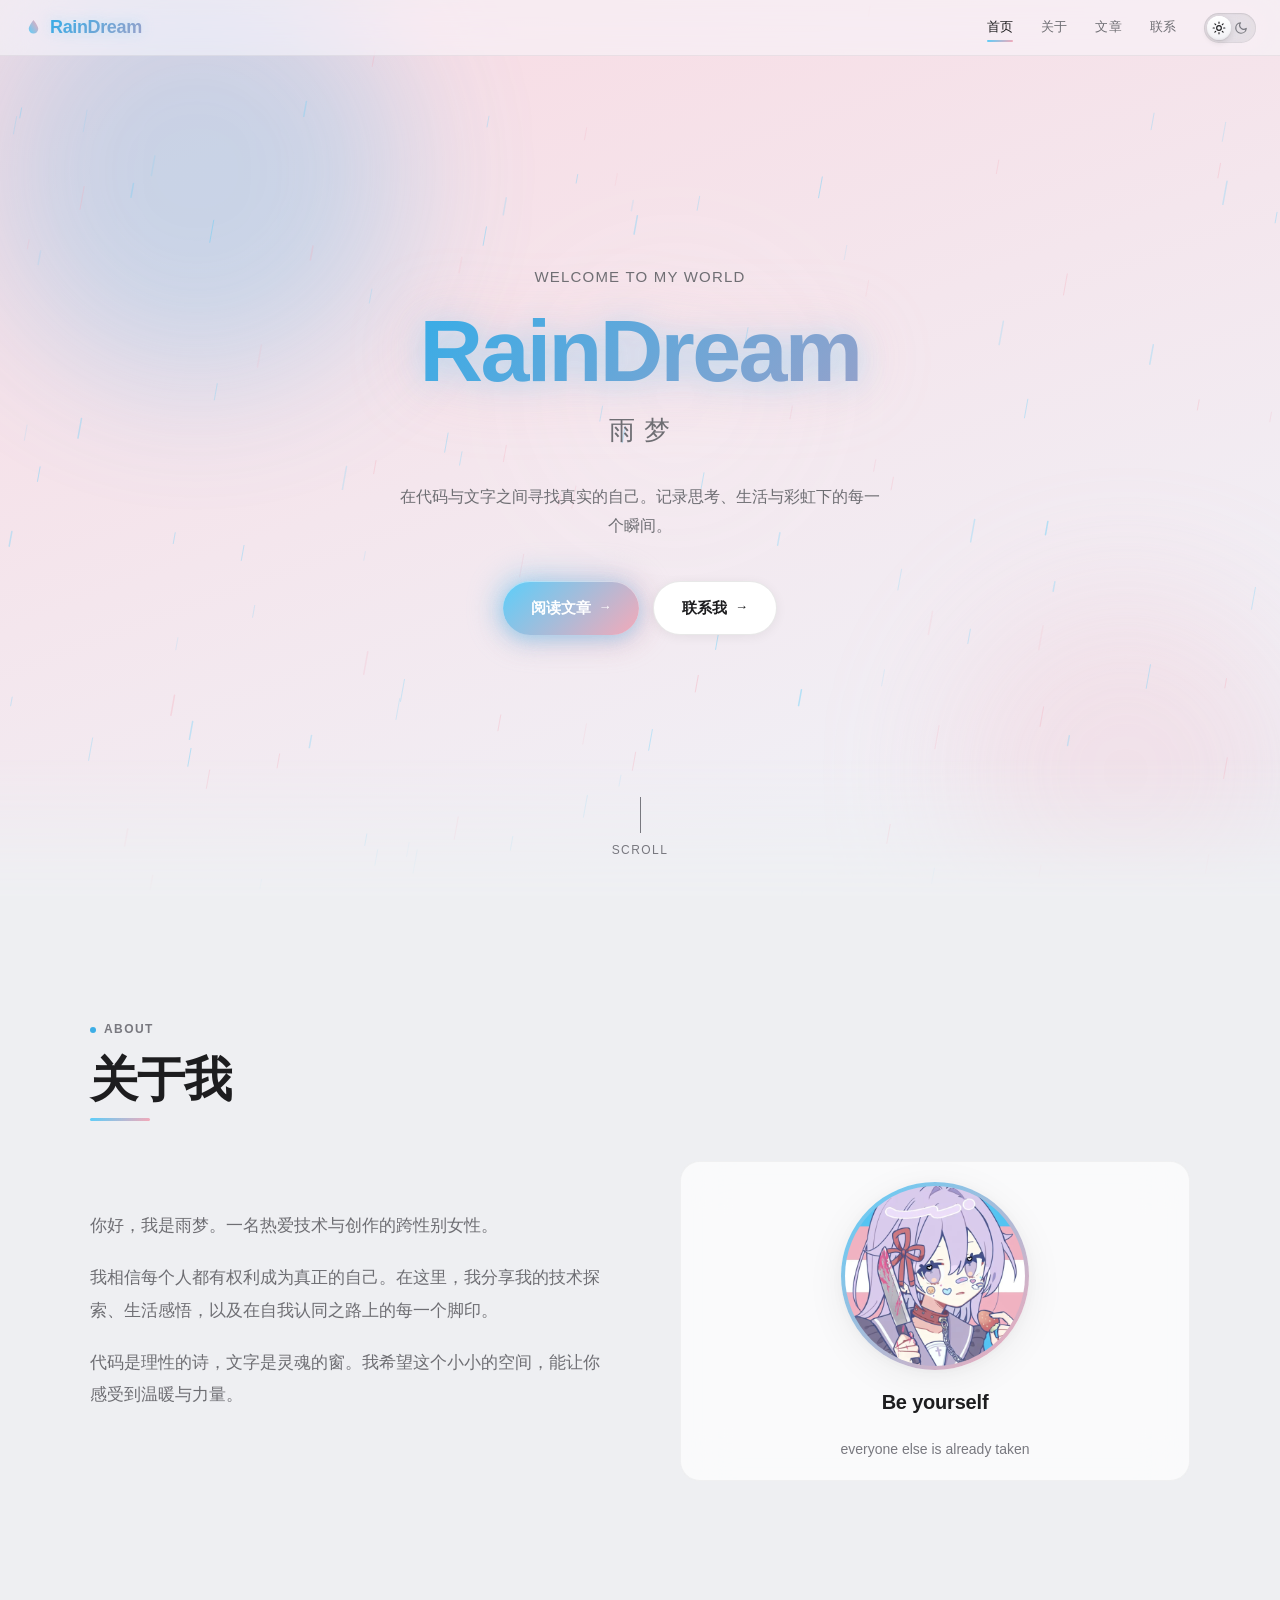
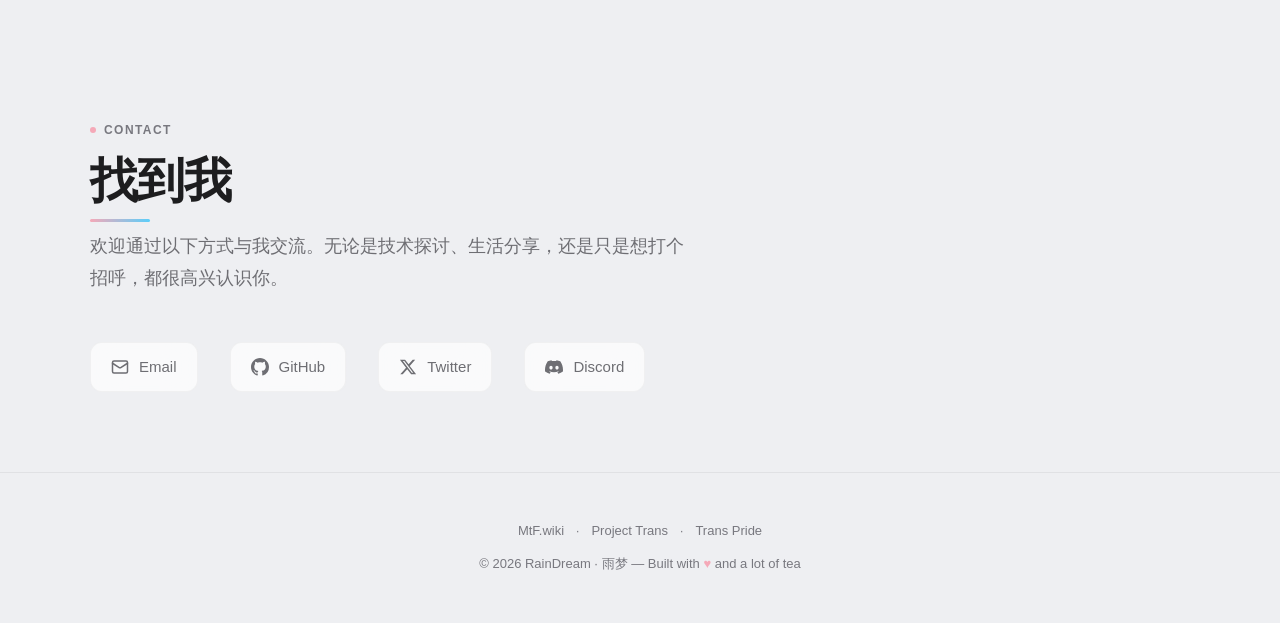
==== commit 1b40a774: "♿ 无障碍与优化：文章键盘可达、切换按钮状态语义、theme-color、搜索/测量防抖、HTML 转义、删除死 CSS" ====
--- a/index.html
+++ b/index.html
@@ -6,6 +6,7 @@
 <title>RainDream · 雨梦</title>
 <link rel="icon" href="data:image/svg+xml,%3Csvg%20xmlns%3D%22http%3A%2F%2Fwww.w3.org%2F2000%2Fsvg%22%20viewBox%3D%220%200%2064%2064%22%3E%0A%20%20%3Ccircle%20cx%3D%2232%22%20cy%3D%2232%22%20r%3D%2230%22%20fill%3D%22%23fff%22%20stroke%3D%22%23F5A9B8%22%20stroke-width%3D%223%22%2F%3E%0A%20%20%3Cpath%20d%3D%22M32%2012%20C32%2012%2C%2018%2014%2C%2014%2022%20C10%2030%2C%2022%2032%2C%2028%2028%20C22%2032%2C%2012%2038%2C%2018%2046%20C24%2054%2C%2036%2046%2C%2038%2040%20C34%2046%2C%2034%2056%2C%2044%2054%20C54%2052%2C%2050%2040%2C%2044%2036%20C50%2040%2C%2058%2036%2C%2054%2026%20C50%2016%2C%2040%2018%2C%2036%2024%22%20fill%3D%22none%22%20stroke%3D%22%23F5A9B8%22%20stroke-width%3D%223%22%20stroke-linecap%3D%22round%22%2F%3E%0A%3C%2Fsvg%3E">
 <meta name="description" content="RainDream 雨梦的个人网站 — 记录思考、代码与生活的交集">
+<meta name="theme-color" content="#eeeff2">
 <link rel="canonical" href="https://raindream.top/">
 <meta property="og:type" content="website">
 <meta property="og:site_name" content="RainDream">
@@ -21,6 +22,8 @@
 (function(){
 if('scrollRestoration' in history)history.scrollRestoration='manual';
 var t=localStorage.getItem('theme');if(t==='dark')document.documentElement.setAttribute('data-theme','dark');
+window.__setThemeColor=function(){var m=document.querySelector('meta[name="theme-color"]');if(m)m.setAttribute('content',document.documentElement.getAttribute('data-theme')==='dark'?'#0a0a14':'#eeeff2');};
+window.__setThemeColor();
 if(!location.hash)window.addEventListener('load',function(){window.scrollTo({top:0,left:0,behavior:'instant'});});
 })();
 </script>
@@ -53,9 +56,6 @@
 --gradient-hero-dark:linear-gradient(160deg,#0d0d24 0%,#1a1030 25%,#0f0f20 50%,#0d0d24 75%,#1a1030 100%);
 --gradient-accent:linear-gradient(135deg,#5BCEFA,#F5A9B8);
 --gradient-title:linear-gradient(135deg,#33ADE8,#EE97B0);
---gradient-card-top:linear-gradient(135deg,#3daee6,#a8d8f2);
---overlay:rgba(0,0,0,0.3);
---modal-bg:rgba(255,255,255,0.92);
 --tag-bg:rgba(0,0,0,0.04);
 --tag-text:#6e6e73;
 }
@@ -83,9 +83,6 @@
 --gradient-hero:linear-gradient(160deg,#0d0d24 0%,#1a1030 25%,#0f0f20 50%,#0d0d24 75%,#1a1030 100%);
 --gradient-accent:linear-gradient(135deg,#5BCEFA,#F5A9B8);
 --gradient-title:linear-gradient(135deg,#5BCEFA,#F5A9B8);
---gradient-card-top:linear-gradient(135deg,#5BCEFA,#c4e8f7);
---overlay:rgba(0,0,0,0.6);
---modal-bg:rgba(22,22,46,0.94);
 --tag-bg:rgba(255,255,255,0.06);
 --tag-text:#98989d;
 }
@@ -94,7 +91,7 @@
 /* ===== Reset & Base ===== */
 *,*::before,*::after{box-sizing:border-box;margin:0;padding:0}
 html{scroll-behavior:smooth;scroll-padding-top:80px;-webkit-font-smoothing:antialiased;-moz-osx-font-smoothing:grayscale}
-body{font-family:-apple-system,BlinkMacSystemFont,'Segoe UI','PingFang SC','Hiragino Sans GB','Microsoft YaHei',sans-serif;background:var(--bg);color:var(--text);line-height:1.6;overflow-x:hidden}html{transition:background-color .5s cubic-bezier(.4,0,.2,1)}body,.nav,.section,.hero-bg,.blog-post,.blog-card,.modal-content,.modal-backdrop,.contact-link,.footer,.hero-blob-wrap,.back-top,.about-visual,.theme-toggle{transition:background-color .5s cubic-bezier(.4,0,.2,1),color .4s cubic-bezier(.4,0,.2,1),border-color .5s cubic-bezier(.4,0,.2,1),box-shadow .5s cubic-bezier(.4,0,.2,1)}
+body{font-family:-apple-system,BlinkMacSystemFont,'Segoe UI','PingFang SC','Hiragino Sans GB','Microsoft YaHei',sans-serif;background:var(--bg);color:var(--text);line-height:1.6;overflow-x:hidden}html{transition:background-color .5s cubic-bezier(.4,0,.2,1)}body,.nav,.section,.hero-bg,.contact-link,.footer,.hero-blob-wrap,.back-top,.about-visual,.theme-toggle{transition:background-color .5s cubic-bezier(.4,0,.2,1),color .4s cubic-bezier(.4,0,.2,1),border-color .5s cubic-bezier(.4,0,.2,1),box-shadow .5s cubic-bezier(.4,0,.2,1)}
 ::selection{background:rgba(245,169,184,0.38)}
 a{color:inherit;text-decoration:none}
 img{max-width:100%;display:block}
@@ -153,7 +150,7 @@
    原来动的是 background-position，浏览器无法合成、只能每帧重绘整屏渐变，
    这是页面上最贵的一笔绘制。位移量与原来的 background-position 数学等价，
    观感不变（画面被首屏 overflow:hidden 裁住，只栅格化可见部分）。 */
-.hero-bg{position:absolute;top:-100%;left:-100%;width:300%;height:300%;background:var(--gradient-hero-light);z-index:0;transform:translate(33.3333%,0%);animation:heroFlow 8s ease infinite;will-change:transform}
+.hero-bg{position:absolute;top:-100%;left:-100%;width:300%;height:300%;background:var(--gradient-hero-light);z-index:0;transform:translate(33.3333%,0%);animation:heroFlow 8s ease infinite}
 /* 深色渐变单独叠一层、用透明度淡入：渐变本身无法做过渡，
    直接换 background-image 会瞬间跳变，和 body 底色的淡出对不上就露出一条色带 */
 .hero-bg::before{content:'';position:absolute;top:0;left:0;right:0;bottom:0;background:var(--gradient-hero-dark);opacity:0;transition:opacity .5s cubic-bezier(.4,0,.2,1)}
@@ -218,35 +215,6 @@
 .about-visual-text{font-size:20px;font-weight:600;color:var(--text);letter-spacing:-0.01em}
 .about-visual-sub{font-size:14px;color:var(--text-3);margin-top:4px}
 
-/* ===== Blog ===== */
-.blog-header{display:flex;align-items:baseline;justify-content:space-between;flex-wrap:wrap;gap:16px;margin-bottom:48px}
-.blog-grid{display:grid;grid-template-columns:repeat(auto-fill,minmax(320px,1fr));gap:24px}
-.blog-card{background:var(--bg-card);backdrop-filter:blur(24px);-webkit-backdrop-filter:blur(24px);border:1px solid var(--border-card);border-radius:16px;overflow:hidden;cursor:pointer;transition:transform .4s cubic-bezier(.25,.1,.25,1),box-shadow .4s ease,border-color .4s ease;box-shadow:var(--shadow)}
-.blog-card:hover{transform:translateY(-6px);box-shadow:var(--shadow-lg);border-color:var(--border)}
-.blog-card-gradient{height:4px;background:var(--gradient-card-top);opacity:.7}
-.blog-card-body{padding:24px 28px 28px}
-.blog-card-date{font-size:12px;font-weight:500;color:var(--text-3);letter-spacing:0.04em;margin-bottom:10px}
-.blog-card-title{font-size:20px;font-weight:700;letter-spacing:-0.01em;line-height:1.3;margin-bottom:10px;color:var(--text)}
-.blog-card-excerpt{font-size:14px;color:var(--text-2);line-height:1.7;display:-webkit-box;-webkit-line-clamp:2;-webkit-box-orient:vertical;overflow:hidden}
-.blog-card-tags{display:flex;gap:6px;flex-wrap:wrap;margin-top:16px}
-.blog-card-tags span{padding:3px 10px;border-radius:20px;font-size:11px;font-weight:500;background:var(--tag-bg);color:var(--tag-text);letter-spacing:0.02em}
-
-/* ===== Blog Modal ===== */
-.modal{position:fixed;inset:0;z-index:200;display:flex;align-items:center;justify-content:center;padding:24px;opacity:0;pointer-events:none;transition:opacity .35s ease}
-.modal.open{opacity:1;pointer-events:auto}
-.modal-backdrop{position:absolute;inset:0;background:var(--overlay);backdrop-filter:blur(8px);-webkit-backdrop-filter:blur(8px)}
-.modal-content{position:relative;background:var(--modal-bg);backdrop-filter:blur(40px);-webkit-backdrop-filter:blur(40px);border:1px solid var(--border);border-radius:20px;max-width:680px;width:100%;max-height:85vh;overflow-y:auto;padding:48px 40px;transform:translateY(20px) scale(.97);transition:transform .4s cubic-bezier(.25,.1,.25,1);box-shadow:var(--shadow-lg)}
-.modal.open .modal-content{transform:translateY(0) scale(1)}
-.modal-close{position:absolute;top:16px;right:16px;width:32px;height:32px;border-radius:50%;background:var(--tag-bg);display:flex;align-items:center;justify-content:center;font-size:18px;color:var(--text-2);transition:all .2s ease}
-.modal-close:hover{background:var(--border);color:var(--text)}
-.modal-post-date{font-size:13px;font-weight:500;color:var(--text-3);letter-spacing:0.04em;margin-bottom:8px}
-.modal-post-title{font-size:clamp(24px,3.5vw,36px);font-weight:700;letter-spacing:-0.02em;line-height:1.2;margin-bottom:8px}
-.modal-post-tags{display:flex;gap:6px;flex-wrap:wrap;margin-bottom:28px}
-.modal-post-tags span{padding:3px 10px;border-radius:20px;font-size:11px;font-weight:500;background:var(--tag-bg);color:var(--tag-text)}
-.modal-post-body{font-size:17px;line-height:2;color:var(--text-2)}
-.modal-post-body p{margin-bottom:20px}
-.modal-post-body p:last-child{margin-bottom:0}
-
 /* ===== Contact ===== */
 .contact-grid{display:flex;gap:32px;flex-wrap:wrap;margin-top:48px}
 .contact-link{display:flex;align-items:center;gap:10px;padding:12px 20px;border-radius:12px;background:var(--bg-card);backdrop-filter:blur(16px);-webkit-backdrop-filter:blur(16px);border:1px solid var(--border-card);font-size:15px;font-weight:500;color:var(--text-2);transition:all .3s ease}
@@ -321,7 +289,7 @@
 /* 老浏览器（如 Firefox 102 及更早）不支持背景模糊，改用不透明底色，避免半透明导航看不清 */
 @supports not ((backdrop-filter:blur(1px)) or (-webkit-backdrop-filter:blur(1px))){
 .nav{background:var(--nav-solid)}
-.blog-post,.blog-card,.contact-link,.about-visual,.blog-search input{background:var(--bg-card-solid)}
+.contact-link,.about-visual{background:var(--bg-card-solid)}
 }
 </style>
 <noscript><style>.reveal{opacity:1 !important;transform:none !important}</style></noscript>
@@ -336,7 +304,7 @@
 <a href="#about">关于</a>
 <a href="blog.html">文章</a>
 <a href="#contact">联系</a>
-<button class="theme-toggle" id="themeToggle" aria-label="切换深浅色模式">
+<button class="theme-toggle" id="themeToggle" role="switch" aria-label="切换深浅色模式" aria-checked="false">
 <svg class="toggle-icon toggle-sun" width="12" height="12" viewBox="0 0 24 24" fill="none" stroke="currentColor" stroke-width="2" stroke-linecap="round" stroke-linejoin="round"><circle cx="12" cy="12" r="4"/><path d="M12 2v2M12 20v2M4.93 4.93l1.41 1.41M17.66 17.66l1.41 1.41M2 12h2M20 12h2M6.34 17.66l-1.41 1.41M19.07 4.93l-1.41 1.41"/></svg>
 <svg class="toggle-icon toggle-moon" width="12" height="12" viewBox="0 0 24 24" fill="none" stroke="currentColor" stroke-width="2" stroke-linecap="round" stroke-linejoin="round"><path d="M21 12.79A9 9 0 1 1 11.21 3 7 7 0 0 0 21 12.79z"/></svg>
 </button>
@@ -434,12 +402,14 @@
 <script>
 /* ===== Theme Toggle ===== */
 var themeToggle=document.getElementById('themeToggle');
+themeToggle.setAttribute('aria-checked',document.documentElement.getAttribute('data-theme')==='dark'?'true':'false');
+function applyTheme(n){document.documentElement.setAttribute('data-theme',n);localStorage.setItem('theme',n);themeToggle.setAttribute('aria-checked',n==='dark'?'true':'false');if(window.__setThemeColor)window.__setThemeColor();}
 themeToggle.addEventListener('click',function(){
 var html=document.documentElement;
 var current=html.getAttribute('data-theme');
 var next=current==='dark'?'light':'dark';
 if(window.matchMedia&&window.matchMedia('(prefers-reduced-motion: reduce)').matches){
-html.setAttribute('data-theme',next);localStorage.setItem('theme',next);return;
+applyTheme(next);return;
 }
 var rect=themeToggle.getBoundingClientRect();
 var size=Math.hypot(window.innerWidth,window.innerHeight)*2;
@@ -451,7 +421,7 @@
 circle.style.top=(rect.top+rect.height/2-size/2)+'px';
 document.body.appendChild(circle);
 requestAnimationFrame(function(){circle.style.transform='scale(1)';});
-setTimeout(function(){html.setAttribute('data-theme',next);localStorage.setItem('theme',next);circle.style.opacity='0';},350);
+setTimeout(function(){applyTheme(next);circle.style.opacity='0';},350);
 setTimeout(function(){circle.remove();},700);
 });
 
@@ -464,7 +434,8 @@
 function measureSections(){sectionTops=navSections.map(function(s){return s.offsetTop;});}
 measureSections();
 window.addEventListener('load',measureSections);
-window.addEventListener('resize',measureSections);
+var measureTimer=null;
+window.addEventListener('resize',function(){if(measureTimer)clearTimeout(measureTimer);measureTimer=setTimeout(measureSections,150);});
 var scrollPending=false;
 function onScroll(){
 scrollPending=false;
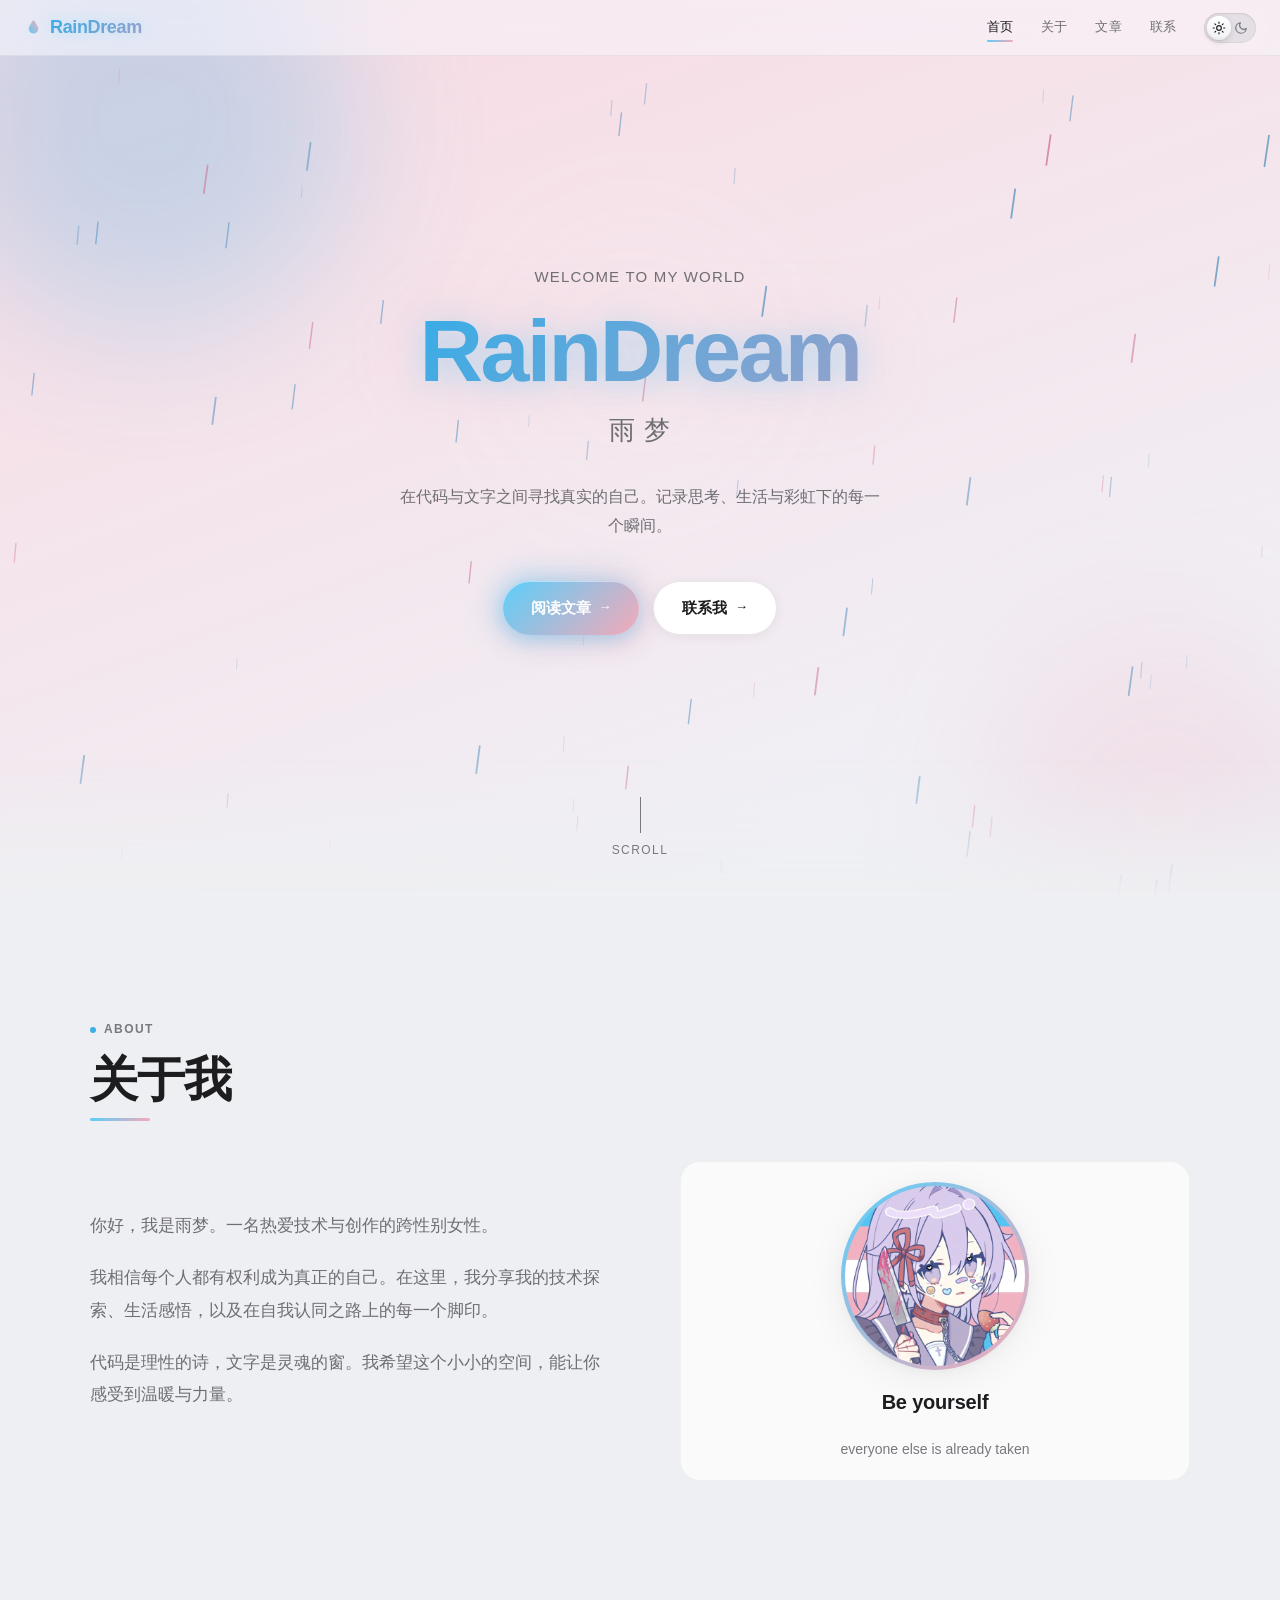
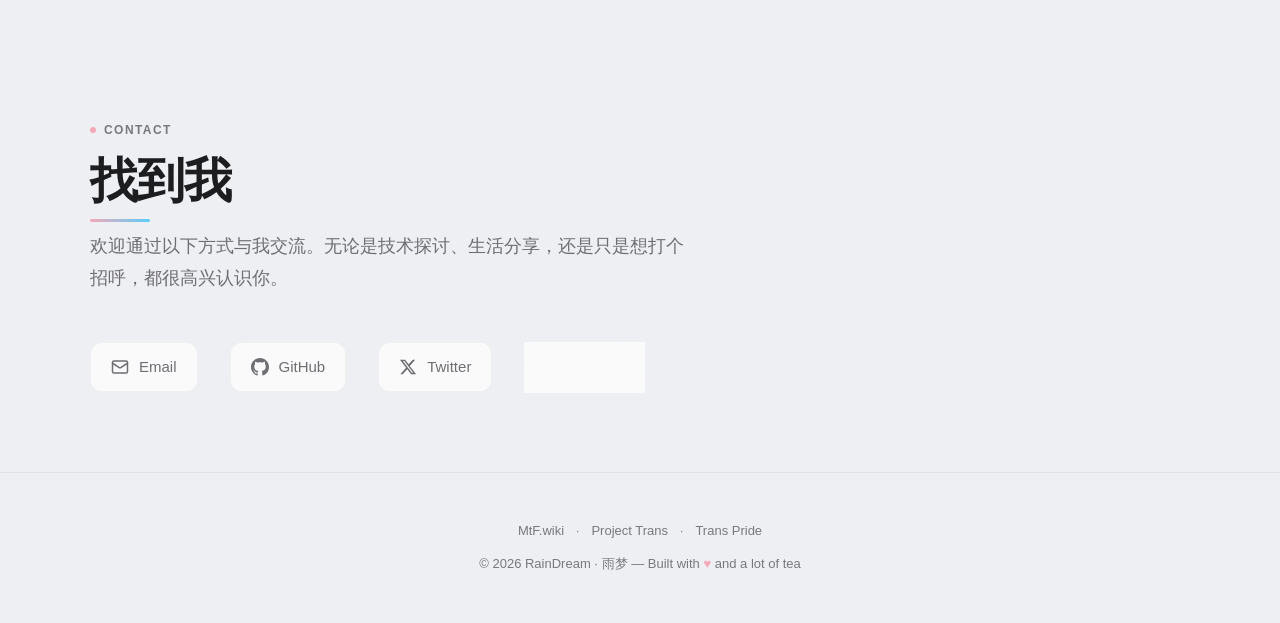
==== commit 68b2dd85: "优化响应式适配、页面性能与首页雨效" ====
--- a/index.html
+++ b/index.html
@@ -111,6 +111,9 @@
 .logo-mark{flex:0 0 auto;transition:transform .55s cubic-bezier(.32,.72,0,1)}
 .logo-text{background:var(--gradient-title);background-size:200% auto;-webkit-background-clip:text;-webkit-text-fill-color:transparent;background-clip:text;animation:textFlow 6s 1.2s ease infinite;filter:drop-shadow(0 0 7px rgba(91,206,250,.35))}
 .nav-logo:hover .logo-mark{transform:translateY(-2px) rotate(-7deg)}
+.nav-burger{display:none;width:36px;height:36px;flex:0 0 auto;align-items:center;justify-content:center;border-radius:10px;color:var(--text);transition:background .3s ease,color .3s ease}
+.nav-burger:hover{background:var(--tag-bg)}
+.nav-burger:focus-visible{outline:none;box-shadow:0 0 0 3px var(--blue-soft)}
 .nav-links{display:flex;align-items:center;gap:28px}.nav-links a{opacity:0;animation:navFadeIn .5s ease forwards}.nav-links a:nth-child(1){animation-delay:.35s}.nav-links a:nth-child(2){animation-delay:.4s}.nav-links a:nth-child(3){animation-delay:.45s}.nav-links a:nth-child(4){animation-delay:.5s}
 .nav-links a{font-size:13px;font-weight:500;color:var(--text-2);letter-spacing:0.01em;transition:color .3s ease;position:relative}
 .nav-links a::after{content:'';position:absolute;bottom:-4px;left:0;width:0;height:1.5px;background:var(--gradient-accent);border-radius:1px;transition:width .3s ease}
@@ -252,6 +255,12 @@
 .theme-circle{position:fixed;z-index:9999;border-radius:50%;pointer-events:none;transform:scale(0);opacity:.15;background:var(--text);transition:transform .5s cubic-bezier(.4,0,.2,1),opacity .4s ease}
 
 /* ===== Responsive ===== */
+@media(max-width:1024px){
+.about-grid{gap:48px}
+.about-visual{height:280px}
+.section{padding:96px 28px}
+}
+
 @media(max-width:768px){
 .nav-links{gap:16px}
 .nav-links a{font-size:12px}
@@ -286,6 +295,16 @@
 .about-avatar{width:128px;height:128px}
 .about-text p{font-size:15px}
 }
+
+@media(max-width:640px){
+.nav-burger{display:inline-flex}
+.nav-links{position:absolute;top:100%;left:0;right:0;display:flex;flex-direction:column;align-items:stretch;gap:0;background:var(--nav-solid);border-bottom:1px solid var(--nav-border);box-shadow:var(--shadow-lg);padding:6px 16px 12px;opacity:0;pointer-events:none;transform:translateY(-10px);transition:opacity .2s ease,transform .2s ease}
+.nav-links.open{opacity:1;transform:none;pointer-events:auto}
+.nav-links a{opacity:1;animation:none;padding:13px 2px;font-size:15px;border-bottom:1px solid var(--nav-border)}
+.nav-links a::after{display:none}
+.nav-links .theme-toggle{opacity:1;animation:none;align-self:center;margin-top:14px}
+.nav-logo{font-size:17px}
+}
 /* 老浏览器（如 Firefox 102 及更早）不支持背景模糊，改用不透明底色，避免半透明导航看不清 */
 @supports not ((backdrop-filter:blur(1px)) or (-webkit-backdrop-filter:blur(1px))){
 .nav{background:var(--nav-solid)}
@@ -299,7 +318,8 @@
 <!-- Navigation -->
 <nav class="nav" id="nav">
 <a href="#hero" class="nav-logo"><svg class="logo-mark" width="19" height="19" viewBox="0 0 24 24" aria-hidden="true"><defs><linearGradient id="logoGrad" x1="0" y1="1" x2="1" y2="0"><stop offset="0%" stop-color="#5BCEFA"/><stop offset="100%" stop-color="#F5A9B8"/></linearGradient></defs><path d="M12 2.4C12 2.4 6 9.6 6 13.6a6 6 0 0 0 12 0c0-4-6-11.2-6-11.2z" fill="url(#logoGrad)"/></svg><span class="logo-text">RainDream</span></a>
-<div class="nav-links">
+<button class="nav-burger" id="navBurger" aria-label="打开菜单" aria-expanded="false"><svg width="20" height="20" viewBox="0 0 24 24" fill="none" stroke="currentColor" stroke-width="2" stroke-linecap="round"><path d="M3 6h18M3 12h18M3 18h18"/></svg></button>
+<div class="nav-links" id="navLinks">
 <a href="#hero" class="active">首页</a>
 <a href="#about">关于</a>
 <a href="blog.html">文章</a>
@@ -352,7 +372,7 @@
 </div>
 <div class="about-visual reveal">
 <div class="about-visual-inner">
-<img src="avatar.jpg" alt="雨梦" class="about-avatar">
+<img src="avatar.jpg" alt="雨梦" class="about-avatar" width="188" height="188" decoding="async">
 <div class="about-visual-text">Be yourself</div>
 <div class="about-visual-sub">everyone else is already taken</div>
 </div>
@@ -425,6 +445,26 @@
 setTimeout(function(){circle.remove();},700);
 });
 
+/* ===== Mobile Navigation ===== */
+var navBurger=document.getElementById('navBurger');
+var navMenu=document.getElementById('navLinks');
+function closeMobileMenu(){
+if(navMenu)navMenu.classList.remove('open');
+if(navBurger)navBurger.setAttribute('aria-expanded','false');
+}
+if(navBurger&&navMenu){
+navBurger.addEventListener('click',function(){
+var open=navMenu.classList.toggle('open');
+navBurger.setAttribute('aria-expanded',open?'true':'false');
+});
+navMenu.addEventListener('click',function(e){
+if(e.target.closest&&e.target.closest('a'))closeMobileMenu();
+});
+window.addEventListener('resize',function(){
+if(window.innerWidth>640)closeMobileMenu();
+});
+}
+
 /* ===== Nav Scroll Effect ===== */
 var nav=document.getElementById('nav');
 var backTopEl=document.getElementById('backTop');
@@ -502,115 +542,179 @@
 var rmq=window.matchMedia&&window.matchMedia('(prefers-reduced-motion: reduce)');
 if(rmq&&rmq.matches)return;              // 系统要求减少动效时不下雨
 var ctx=cv.getContext('2d');
-var W=0,H=0,drops=[],rafId=null,running=false,last=0,visible=true;
-
-// 雨滴按「颜色 x 透明度档 x 线宽」分组：每帧每组只设置一次画笔、只描一次路径，
-// 画笔状态切换从每帧 ~130 次降到最多 20 次
-var COLORS=['91,206,250','245,169,184'],ALPHAS=[0.15,0.22,0.29,0.36,0.44],WIDTHS=[1,1.5];
+var W=0,H=0,drops=[],rafId=null,running=false,visible=true,last=0;
+
+// 雨滴按「颜色 x 透明度档 x 线宽」分组：每帧每组只设置一次画笔、只描一次路径。
+// 相比旧版增加一个线宽档，远近层次更清楚，同时仍把画笔切换控制在 24 次以内。
+var DARK_COLORS=['91,206,250','245,169,184'];
+var LIGHT_COLORS=['54,130,180','198,90,130'];
+var ALPHAS=[0.14,0.26,0.38,0.52];
+var WIDTHS=[1,1.4,1.8];
+var PER_COLOR=ALPHAS.length*WIDTHS.length;
+var GROUP_COUNT=DARK_COLORS.length*PER_COLOR;
 var GROUPS=[],GBUF=[];
-for(var gi=0;gi<20;gi++){
-var ci=gi<10?0:1,rest=gi%10;
-GROUPS.push({c:COLORS[ci],a:ALPHAS[Math.floor(rest/2)],w:WIDTHS[rest%2]});
+for(var gi=0;gi<GROUP_COUNT;gi++){
+var colorIdx=Math.floor(gi/PER_COLOR);
+var rem=gi%PER_COLOR;
+var alphaIdx=Math.floor(rem/WIDTHS.length);
+var widthIdx=rem%WIDTHS.length;
+GROUPS.push({dark:DARK_COLORS[colorIdx],light:LIGHT_COLORS[colorIdx],a:ALPHAS[alphaIdx],w:WIDTHS[widthIdx]});
 GBUF.push([]);
 }
-function groupIdx(alpha,wd){
-var ai=0,best=9;
-for(var i=0;i<5;i++){var dd=Math.abs(ALPHAS[i]-alpha);if(dd<best){best=dd;ai=i;}}
-return ai*2+(wd>1.2?1:0);
-}
-function makeDrop(init,pink){
-var a=0.14+Math.random()*0.30,wd=Math.random()<0.3?1.5:1;
-var isPink=(pink===undefined)?(Math.random()<0.34):pink;
-return{
-x:Math.random()*(W+160)-80,
-y:init?Math.random()*H:-Math.random()*H*0.4-20,
-len:8+Math.random()*16,
-sp:380+Math.random()*460,
-g:(isPink?10:0)+groupIdx(a,wd)
-};
+function nearestIndex(values,value){
+var best=0,bd=1e9;
+for(var i=0;i<values.length;i++){
+var dd=Math.abs(values[i]-value);
+if(dd<bd){bd=dd;best=i;}
+}
+return best;
+}
+function groupIndex(alpha,width){
+return nearestIndex(ALPHAS,alpha)*WIDTHS.length+nearestIndex(WIDTHS,width);
+}
+
+var maxDrops=0,minDrops=0,frameEma=16,lastQualityCheck=0;
+
+function getPixelRatio(){
+var dpr=window.devicePixelRatio||1;
+var area=W*H;
+if(area>2500000)return Math.min(dpr,1);
+if(area>1400000)return Math.min(dpr,1.25);
+return Math.min(dpr,1.5);
+}
+
+function resetDrop(d,init){
+d.depth=Math.random();
+d.len=10+d.depth*22;
+d.sp=300+d.depth*620;
+d.alpha=0.12+d.depth*0.40;
+d.width=d.depth<0.35?1:(d.depth<0.72?1.4:1.8);
+d.baseSlant=0.08+d.depth*0.20;
+d.pink=Math.random()<0.34;
+d.x=Math.random()*(W+180)-90;
+d.y=init?Math.random()*H:-d.len-Math.random()*H*0.35-12;
+d.g=(d.pink?PER_COLOR:0)+groupIndex(d.alpha,d.width);
+}
+function createDrop(init){
+var d={};
+resetDrop(d,init);
+return d;
+}
+function computeDropCount(){
+var n=Math.round(W*H/8600);
+n=Math.max(35,Math.min(165,n));
+if(navigator.deviceMemory&&navigator.deviceMemory<=4)n=Math.min(n,120);
+return n;
+}
+function setDropCount(n){
+if(n===drops.length)return;
+if(n<drops.length)drops.length=n;
+else while(drops.length<n)drops.push(createDrop(true));
 }
 function layout(){
-// canvas 是替换元素，left/right 不会把它拉满，所以按父元素尺寸显式设置
 var r=cv.parentNode.getBoundingClientRect();
 W=Math.round(r.width);H=Math.round(r.height);
 if(!W||!H)return false;
-// 大屏适当降一点像素比：这是纯装饰层，位图小一半肉眼几乎无差，但省显存和绘制量
-var px=Math.min(window.devicePixelRatio||1,(W*H>900000)?1.5:2);
+var px=getPixelRatio();
 cv.width=Math.round(W*px);cv.height=Math.round(H*px);
 cv.style.width=W+'px';cv.style.height=H+'px';
 ctx.setTransform(px,0,0,px,0,0);
 return true;
 }
 function seed(){
-// 按面积算雨滴数量，保证手机/平板/宽屏的疏密观感一致
-var n=Math.max(30,Math.min(170,Math.round(W*H/8000)));
+maxDrops=computeDropCount();
+minDrops=Math.max(24,Math.round(maxDrops*0.35));
 drops=[];
-for(var i=0;i<n;i++)drops.push(makeDrop(true));
+for(var i=0;i<maxDrops;i++)drops.push(createDrop(true));
 }
 function resize(){
 var oldW=W,oldH=H;
 if(!layout())return;
-// 宽度明显变化才重建雨滴；高度变化（手机地址栏收放）只把落到画面外的拨回来，
-// 避免滑动时整场雨突然重排，看起来像「闪了一下」
 if(!drops.length||Math.abs(W-oldW)>40){seed();}
-else if(H!==oldH){for(var i=0;i<drops.length;i++){if(drops[i].y>H)drops[i].y=Math.random()*H;}}
+else if(H!==oldH){
+for(var i=0;i<drops.length;i++){
+if(drops[i].y>H)drops[i].y=Math.random()*H;
+}
+}
 }
 function frame(t){
 rafId=null;
 if(!last)last=t;
-// 步长封顶在一帧（约 16.7ms）：掉帧时雨只是走得稍慢，
-// 不会因为一帧间隔过大而「猛地加速」跳一下（高刷屏仍按真实节奏走）
-var dt=(t-last)/1000;last=t;
-if(dt>0.0175)dt=0.0175;
+var rawDt=(t-last)/1000;last=t;
+var dt=rawDt>0.0175?0.0175:rawDt;
+if(rawDt>0)frameEma+=(rawDt*1000-frameEma)*0.08;
+
+// 自适应：掉帧时减少雨量，流畅时再逐步恢复，避免下雨动画拖慢整页。
+if(t-lastQualityCheck>1500){
+lastQualityCheck=t;
+if(frameEma>19&&drops.length>minDrops){
+setDropCount(Math.max(minDrops,Math.floor(drops.length*0.82)));
+}else if(frameEma<10.5&&drops.length<maxDrops){
+setDropCount(Math.min(maxDrops,Math.ceil(drops.length*1.12)));
+}
+}
+
 ctx.clearRect(0,0,W,H);
-var m=(document.documentElement.getAttribute('data-theme')==='dark')?1:0.92;
+ctx.lineCap='round';
+var dark=document.documentElement.getAttribute('data-theme')==='dark';
+var alphaBoost=dark?1:1.2;
+var gust=0.035*Math.sin(t*0.00035);
 var i,g;
-for(g=0;g<20;g++){if(GBUF[g].length)GBUF[g].length=0;}
+for(g=0;g<GROUP_COUNT;g++){if(GBUF[g].length)GBUF[g].length=0;}
 for(i=0;i<drops.length;i++){
 var d=drops[i];
+var slant=d.baseSlant+gust;
 d.y+=d.sp*dt;
-d.x-=d.sp*dt*0.18;
-if(d.y-d.len>H||d.x<-90){drops[i]=makeDrop(false);d=drops[i];}
+d.x-=d.sp*slant*dt;
+if(d.y-d.len>H||d.x<-100)resetDrop(d,false);
 GBUF[d.g].push(d);
 }
-ctx.lineCap='round';
-for(g=0;g<20;g++){
+for(g=0;g<GROUP_COUNT;g++){
 var arr=GBUF[g];
 if(!arr.length)continue;
-ctx.strokeStyle='rgba('+GROUPS[g].c+','+(GROUPS[g].a*m).toFixed(3)+')';
+var palette=dark?GROUPS[g].dark:GROUPS[g].light;
+ctx.strokeStyle='rgba('+palette+','+(GROUPS[g].a*alphaBoost).toFixed(3)+')';
 ctx.lineWidth=GROUPS[g].w;
 ctx.beginPath();
 for(i=0;i<arr.length;i++){
 var q=arr[i];
+var sx=q.sp*(q.baseSlant+gust)*dt;
 ctx.moveTo(q.x,q.y);
-ctx.lineTo(q.x+q.len*0.18,q.y-q.len);
+ctx.lineTo(q.x+sx,q.y-q.len);
 }
 ctx.stroke();
 }
 if(running)rafId=requestAnimationFrame(frame);
 }
-function start(){if(running)return;running=true;last=0;if(rafId===null)rafId=requestAnimationFrame(frame);}
-function stop(){running=false;if(rafId!==null){cancelAnimationFrame(rafId);rafId=null;}ctx.clearRect(0,0,W,H);}
+function start(){
+if(running)return;
+running=true;last=0;frameEma=16;lastQualityCheck=0;
+if(rafId===null)rafId=requestAnimationFrame(frame);
+}
+function stop(){
+running=false;
+if(rafId!==null){cancelAnimationFrame(rafId);rafId=null;}
+ctx.clearRect(0,0,W,H);
+}
 if(!layout())return;
 seed();
 var resizeTimer=null;
-function onResize(){if(resizeTimer)clearTimeout(resizeTimer);resizeTimer=setTimeout(resize,150);}
-window.addEventListener('resize',onResize);        // 防抖：滑动时地址栏收放会连发 resize
+function onResize(){
+if(resizeTimer)clearTimeout(resizeTimer);
+resizeTimer=setTimeout(resize,150);
+}
+window.addEventListener('resize',onResize);
 window.addEventListener('orientationchange',onResize);
 window.addEventListener('load',resize);
-// 元素级监听：首屏自身尺寸变化（旋转、地址栏、字号加载）都能跟上
 if('ResizeObserver' in window){try{new ResizeObserver(onResize).observe(cv.parentNode);}catch(e){}}
-// 只在首屏可见时跑，滚下去就停
+
 if('IntersectionObserver' in window){
 var host=cv.parentNode;
 new IntersectionObserver(function(es){
 var v=es[0].isIntersecting;
 visible=v;
-// 注意：这里必须按「可见就启动」判断，不能写成「状态变化才启动」——
-// visible 初值就是 true，首次回调 v===visible，那样会导致 start() 永远不被调用
 if(v){if(!running)start();}
 else{if(running)stop();}
-// 首屏滚出视口后，连同里面的光斑/渐变动画一起暂停
 host.classList.toggle('hero--offscreen',!v);
 },{threshold:0}).observe(host);
 }else{start();}
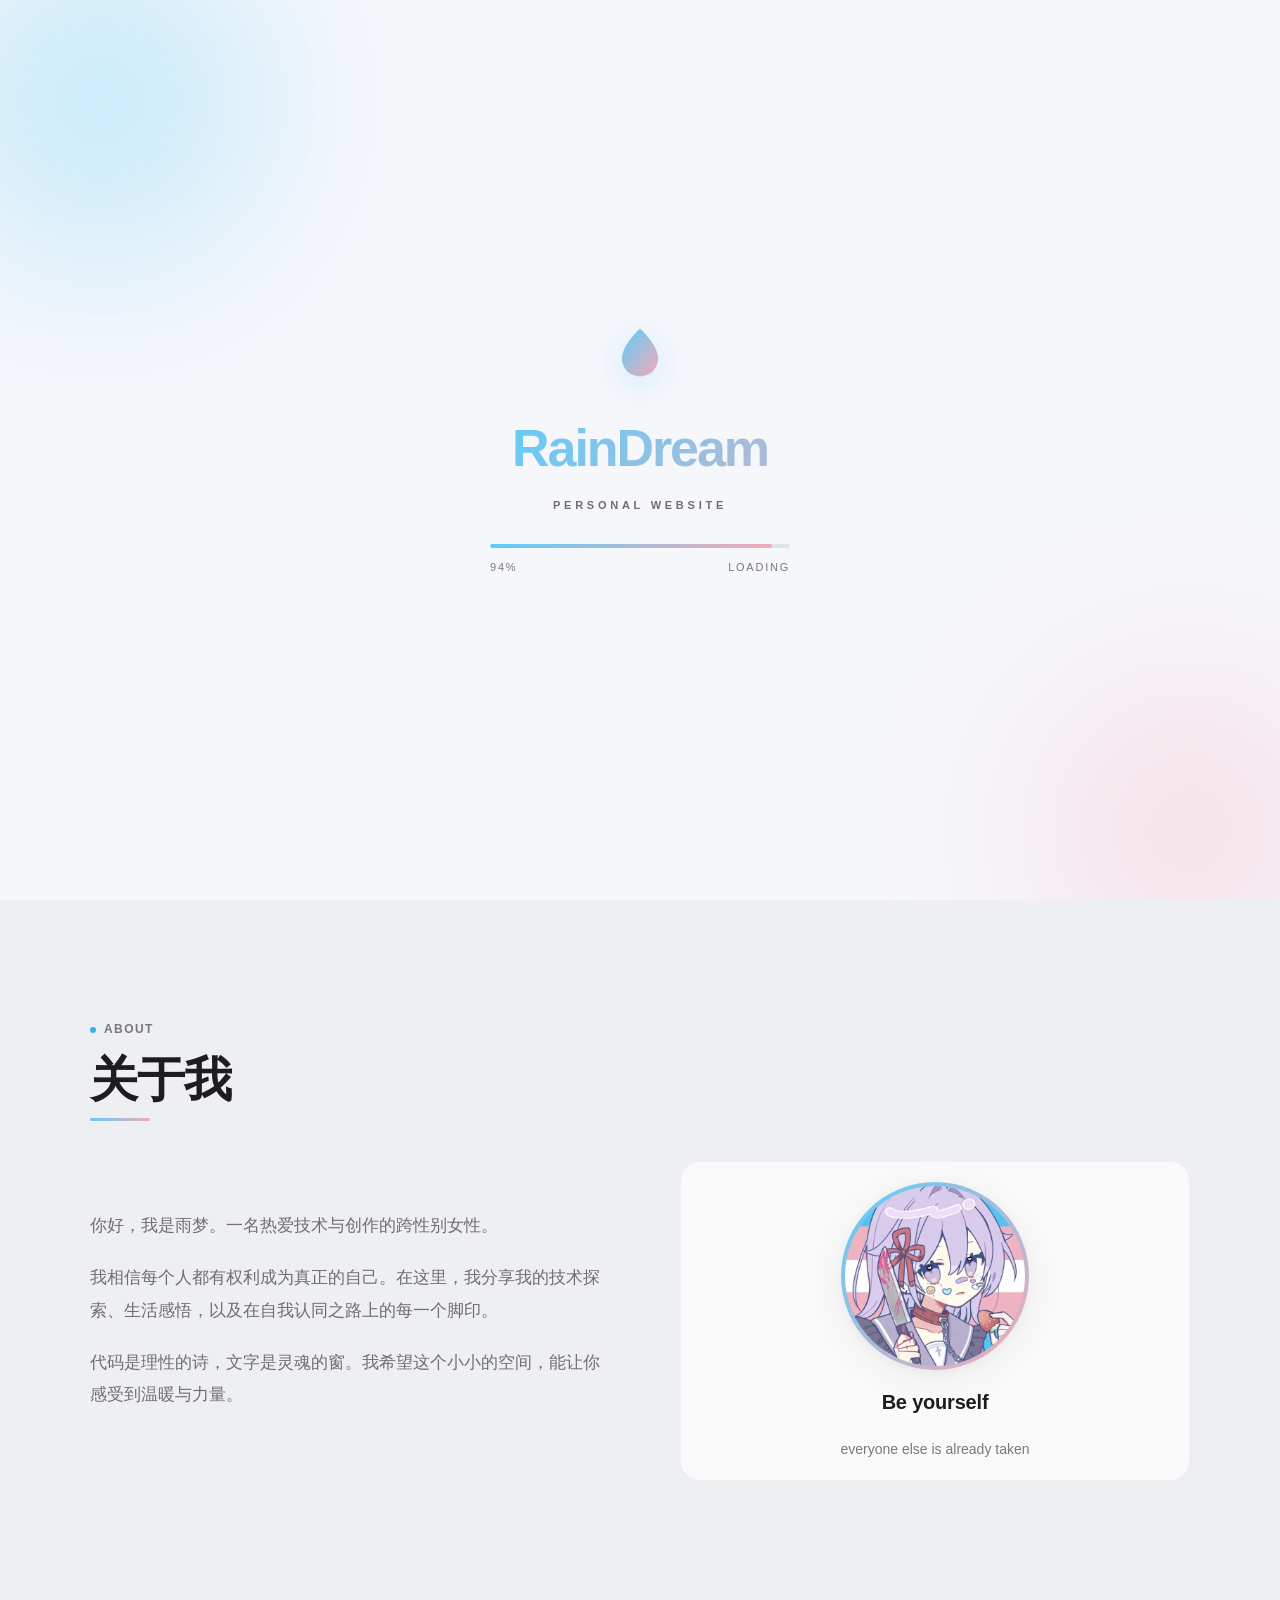
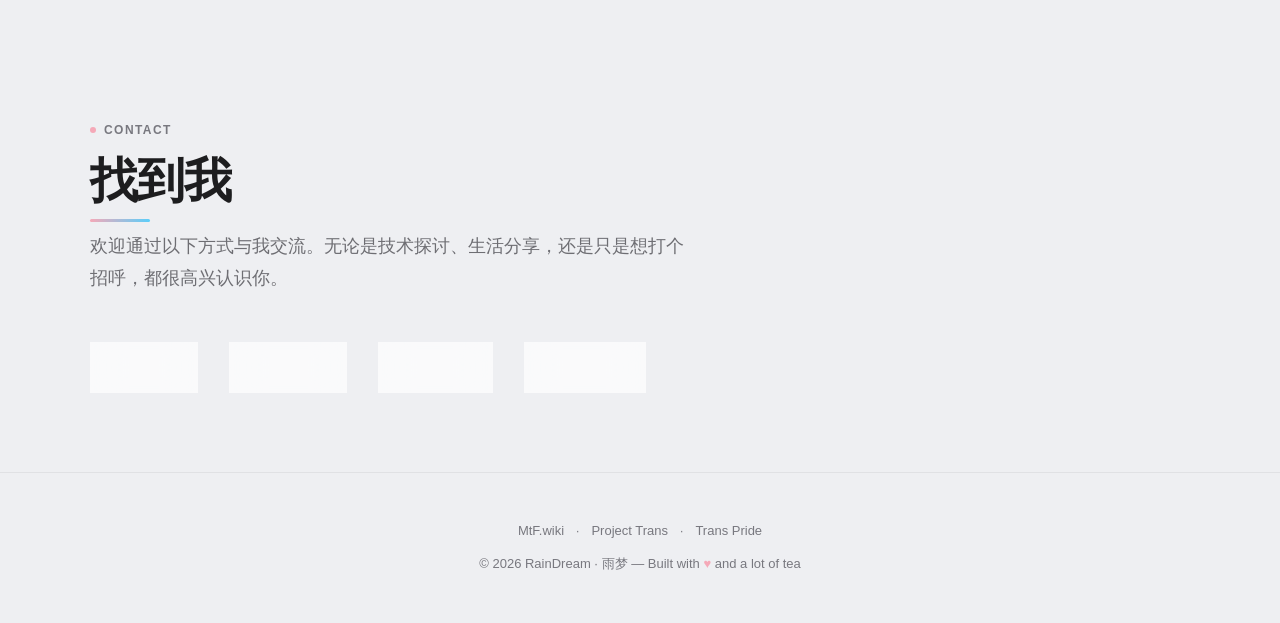
==== commit 333ee67d: "优化加载体验、性能与资源缓存" ====
--- a/index.html
+++ b/index.html
@@ -13,13 +13,14 @@
 <meta property="og:title" content="RainDream · 雨梦">
 <meta property="og:description" content="记录思考、代码与生活的交集">
 <meta property="og:url" content="https://raindream.top/">
-<meta property="og:image" content="https://raindream.top/avatar.jpg">
+<meta property="og:image" content="https://raindream.top/avatar.webp">
 <meta name="twitter:card" content="summary">
 <meta name="twitter:title" content="RainDream · 雨梦">
 <meta name="twitter:description" content="记录思考、代码与生活的交集">
-<meta name="twitter:image" content="https://raindream.top/avatar.jpg">
+<meta name="twitter:image" content="https://raindream.top/avatar.webp">
 <script>
 (function(){
+document.documentElement.classList.add('js');
 if('scrollRestoration' in history)history.scrollRestoration='manual';
 var t=localStorage.getItem('theme');if(t==='dark')document.documentElement.setAttribute('data-theme','dark');
 window.__setThemeColor=function(){var m=document.querySelector('meta[name="theme-color"]');if(m)m.setAttribute('content',document.documentElement.getAttribute('data-theme')==='dark'?'#0a0a14':'#eeeff2');};
@@ -58,6 +59,8 @@
 --gradient-title:linear-gradient(135deg,#33ADE8,#EE97B0);
 --tag-bg:rgba(0,0,0,0.04);
 --tag-text:#6e6e73;
+--preloader-bg:#f6f7fb;
+--preloader-track:rgba(0,0,0,0.08);
 }
 
 [data-theme="dark"]{
@@ -85,6 +88,8 @@
 --gradient-title:linear-gradient(135deg,#5BCEFA,#F5A9B8);
 --tag-bg:rgba(255,255,255,0.06);
 --tag-text:#98989d;
+--preloader-bg:#080814;
+--preloader-track:rgba(255,255,255,0.10);
 }
 [data-theme="dark"] body{background-image:radial-gradient(1100px 620px at 12% -8%,rgba(91,206,250,.07),transparent 62%),radial-gradient(900px 520px at 88% 6%,rgba(245,169,184,.06),transparent 62%);background-attachment:fixed}
 
@@ -103,6 +108,23 @@
 ::-webkit-scrollbar-track{background:transparent}
 ::-webkit-scrollbar-thumb{background:linear-gradient(180deg,rgba(91,206,250,.55),rgba(245,169,184,.55));border-radius:3px}
 ::-webkit-scrollbar-thumb:hover{background:linear-gradient(180deg,rgba(91,206,250,.8),rgba(245,169,184,.8))}
+
+/* ===== Preloader ===== */
+html.is-loading,html.is-loading body{overflow:hidden}
+.preloader{position:fixed;inset:0;z-index:9999;display:flex;align-items:center;justify-content:center;overflow:hidden;background:var(--preloader-bg);transition:opacity .8s cubic-bezier(.4,0,.2,1),visibility .8s}
+.preloader.is-done{opacity:0;visibility:hidden;pointer-events:none}
+.preloader-bg{position:absolute;inset:0;overflow:hidden}
+.preloader-bg::before,.preloader-bg::after{content:'';position:absolute;border-radius:50%;filter:blur(70px);opacity:.55}
+.preloader-bg::before{width:520px;height:520px;left:-160px;top:-160px;background:radial-gradient(circle,rgba(91,206,250,.70),transparent 68%);animation:preloaderFloatA 9s ease-in-out infinite}
+.preloader-bg::after{width:460px;height:460px;right:-140px;bottom:-160px;background:radial-gradient(circle,rgba(245,169,184,.68),transparent 68%);animation:preloaderFloatB 8s ease-in-out infinite}
+.preloader-inner{position:relative;z-index:2;text-align:center;padding:0 28px;opacity:0;transform:translateY(14px) scale(.97);animation:preloaderIn .7s .12s cubic-bezier(.22,1,.36,1) forwards}
+.preloader-mark{width:58px;height:58px;filter:drop-shadow(0 8px 18px rgba(91,206,250,.28));animation:preloaderMark 2.8s ease-in-out infinite}
+.preloader-title{margin-top:18px;font-size:clamp(32px,7vw,52px);font-weight:800;letter-spacing:-.04em;background:linear-gradient(135deg,#5BCEFA,#F5A9B8);background-size:180% auto;-webkit-background-clip:text;-webkit-text-fill-color:transparent;background-clip:text;animation:preloaderTitle 4s ease infinite}
+.preloader-subtitle{margin-top:7px;font-size:11px;font-weight:600;letter-spacing:.34em;text-transform:uppercase;color:var(--text-2)}
+.preloader-progress{position:relative;width:min(300px,72vw);height:4px;margin:30px auto 0;border-radius:999px;background:var(--preloader-track);overflow:hidden}
+.preloader-progress-bar{position:absolute;left:0;top:0;bottom:0;width:0;border-radius:inherit;background:linear-gradient(90deg,#5BCEFA,#F5A9B8);box-shadow:0 0 16px rgba(91,206,250,.55);overflow:hidden}
+.preloader-progress-bar::after{content:'';position:absolute;inset:0;background:linear-gradient(110deg,transparent,rgba(255,255,255,.55),transparent);transform:translateX(-100%);animation:preloaderShine 1.4s ease-in-out infinite}
+.preloader-meta{display:flex;justify-content:space-between;width:min(300px,72vw);margin:11px auto 0;font-size:11px;letter-spacing:.16em;color:var(--text-3);text-transform:uppercase}
 
 /* ===== Navigation ===== */
 .nav{position:fixed;top:0;left:0;right:0;z-index:100;padding:0 24px;height:56px;display:flex;align-items:center;justify-content:space-between;background:var(--nav-bg);backdrop-filter:blur(24px) saturate(180%);-webkit-backdrop-filter:blur(24px) saturate(180%);border-bottom:1px solid var(--nav-border);transition:all .4s ease;animation:navSlideIn .7s .1s cubic-bezier(.25,.1,.25,1) forwards;opacity:0;transform:translateY(-56px)}
@@ -242,6 +264,12 @@
 @keyframes navSlideIn{0%{opacity:0;transform:translateY(-56px)}100%{opacity:1;transform:translateY(0)}}
 @keyframes navFadeIn{0%{opacity:0;transform:translateY(-8px)}100%{opacity:1;transform:translateY(0)}}
 @keyframes heartBeat{0%,60%,100%{transform:scale(1)}20%{transform:scale(1.3)}40%{transform:scale(1.06)}}
+@keyframes preloaderIn{to{opacity:1;transform:none}}
+@keyframes preloaderFloatA{0%,100%{transform:translate(0,0) scale(1)}50%{transform:translate(35px,25px) scale(1.08)}}
+@keyframes preloaderFloatB{0%,100%{transform:translate(0,0) scale(1)}50%{transform:translate(-28px,-32px) scale(1.06)}}
+@keyframes preloaderMark{0%,100%{transform:translateY(0) rotate(0)}50%{transform:translateY(-6px) rotate(3deg)}}
+@keyframes preloaderTitle{0%,100%{background-position:0 50%}50%{background-position:100% 50%}}
+@keyframes preloaderShine{0%{transform:translateX(-100%)}60%,100%{transform:translateX(100%)}}
 
 .reveal{opacity:0;transform:translateY(32px);transition:opacity .7s ease,transform .7s cubic-bezier(.25,.1,.25,1)}
 .reveal.visible{opacity:1;transform:translateY(0)}
@@ -265,6 +293,8 @@
 .nav-links{gap:16px}
 .nav-links a{font-size:12px}
 .nav{padding:0 16px}
+.hero-blob{filter:blur(45px)}
+.preloader-bg::before,.preloader-bg::after{filter:blur(45px)}
 .hero-blob--blue{width:280px;height:280px}
 .hero-blob--pink{width:240px;height:240px}
 .hero-blob--white{width:180px;height:180px}
@@ -305,15 +335,47 @@
 .nav-links .theme-toggle{opacity:1;animation:none;align-self:center;margin-top:14px}
 .nav-logo{font-size:17px}
 }
+
+html.js:not(.app-ready) .nav,
+html.js:not(.app-ready) .nav-logo,
+html.js:not(.app-ready) .nav-links a,
+html.js:not(.app-ready) .theme-toggle,
+html.js:not(.app-ready) .hero-greeting,
+html.js:not(.app-ready) .hero-name,
+html.js:not(.app-ready) .hero-sub,
+html.js:not(.app-ready) .hero-desc,
+html.js:not(.app-ready) .hero-actions,
+html.js:not(.app-ready) .hero-scroll{opacity:0 !important;animation:none !important}
+html.js:not(.app-ready) .nav{transform:translateY(-56px)}
+html.js:not(.app-ready) .hero-greeting,
+html.js:not(.app-ready) .hero-sub,
+html.js:not(.app-ready) .hero-desc,
+html.js:not(.app-ready) .hero-actions,
+html.js:not(.app-ready) .hero-scroll{transform:translateY(18px)}
+
+@media (prefers-reduced-motion:reduce){
+.preloader-bg::before,.preloader-bg::after,.preloader-mark,.preloader-progress-bar::after,.preloader-title{animation:none !important;transition:none !important}
+}
 /* 老浏览器（如 Firefox 102 及更早）不支持背景模糊，改用不透明底色，避免半透明导航看不清 */
 @supports not ((backdrop-filter:blur(1px)) or (-webkit-backdrop-filter:blur(1px))){
 .nav{background:var(--nav-solid)}
 .contact-link,.about-visual{background:var(--bg-card-solid)}
 }
 </style>
-<noscript><style>.reveal{opacity:1 !important;transform:none !important}</style></noscript>
+<noscript><style>.reveal{opacity:1 !important;transform:none !important}.preloader{display:none !important}</style></noscript>
 </head>
 <body>
+
+<div class="preloader" id="preloader" aria-hidden="true">
+<div class="preloader-bg" aria-hidden="true"></div>
+<div class="preloader-inner">
+<svg class="preloader-mark" width="64" height="64" viewBox="0 0 64 64" aria-hidden="true"><defs><linearGradient id="preloaderGrad" x1="0" y1="0" x2="1" y2="1"><stop offset="0%" stop-color="#5BCEFA"/><stop offset="100%" stop-color="#F5A9B8"/></linearGradient></defs><path d="M32 6c0 0-20 18.4-20 33a20 20 0 0 0 40 0C52 24.4 32 6 32 6Z" fill="url(#preloaderGrad)"/></svg>
+<h1 class="preloader-title">RainDream</h1>
+<p class="preloader-subtitle">Personal Website</p>
+<div class="preloader-progress"><span class="preloader-progress-bar" id="preloaderBar"></span></div>
+<div class="preloader-meta"><span id="preloaderPercent">0%</span><span>Loading</span></div>
+</div>
+</div>
 
 <!-- Navigation -->
 <nav class="nav" id="nav">
@@ -372,7 +434,7 @@
 </div>
 <div class="about-visual reveal">
 <div class="about-visual-inner">
-<img src="avatar.jpg" alt="雨梦" class="about-avatar" width="188" height="188" decoding="async">
+<img src="avatar.webp" alt="雨梦" class="about-avatar" width="188" height="188" decoding="async" loading="lazy">
 <div class="about-visual-text">Be yourself</div>
 <div class="about-visual-sub">everyone else is already taken</div>
 </div>
@@ -696,6 +758,7 @@
 if(rafId!==null){cancelAnimationFrame(rafId);rafId=null;}
 ctx.clearRect(0,0,W,H);
 }
+function bootRain(){
 if(!layout())return;
 seed();
 var resizeTimer=null;
@@ -721,9 +784,13 @@
 document.addEventListener('visibilitychange',function(){
 if(document.hidden)stop();else if(visible)start();
 });
+}
+if(document.documentElement.classList.contains('app-ready'))bootRain();
+else window.addEventListener('app:ready',bootRain,{once:true});
 })();
 
 /* ===== Mouse Parallax ===== */
+function bootParallax(){
 var hero=document.querySelector('.hero');
 var reduceMotion=window.matchMedia&&window.matchMedia('(prefers-reduced-motion: reduce)').matches;
 if(hero&&!reduceMotion){
@@ -741,6 +808,99 @@
 hero.addEventListener('touchmove',function(e){var t=e.touches[0];tx=(t.clientX/window.innerWidth-0.5)*2;ty=(t.clientY/window.innerHeight-0.5)*2;wake();},{passive:true});
 hero.addEventListener('touchend',function(){tx=0;ty=0;wake();});
 }
+}
+if(document.documentElement.classList.contains('app-ready'))bootParallax();
+else window.addEventListener('app:ready',bootParallax,{once:true});
+</script>
+<script>
+(function(){
+var preloader=document.getElementById('preloader');
+var bar=document.getElementById('preloaderBar');
+var percentEl=document.getElementById('preloaderPercent');
+if(!preloader||!bar||!percentEl)return;
+
+document.documentElement.classList.add('is-loading');
+var current=0,target=0,rafId=null,lastTs=null,finished=false;
+var milestones={dom:0,resources:0,load:0};
+function render(){
+bar.style.width=current+'%';
+percentEl.textContent=Math.round(current)+'%';
+}
+function setTarget(next){
+target=next;
+if(rafId===null)rafId=requestAnimationFrame(step);
+}
+function syncTarget(){
+setTarget(Math.max(milestones.dom,milestones.resources,milestones.load));
+}
+function step(ts){
+if(lastTs===null)lastTs=ts;
+var dt=Math.min(48,ts-lastTs);
+lastTs=ts;
+var diff=target-current;
+if(Math.abs(diff)>0.2)current+=diff*Math.min(1,dt/340);
+else current=target;
+render();
+if(target>=100&&current>=99.6&&!finished){
+finished=true;
+finish();
+return;
+}
+rafId=requestAnimationFrame(step);
+}
+function finish(){
+document.documentElement.classList.remove('is-loading');
+document.documentElement.classList.add('app-ready');
+window.dispatchEvent(new CustomEvent('app:ready'));
+preloader.classList.add('is-done');
+setTimeout(function(){
+if(preloader.parentNode)preloader.parentNode.removeChild(preloader);
+},850);
+}
+
+var trackableImages=[].slice.call(document.querySelectorAll('img:not([loading="lazy"])'));
+function updateResourceProgress(){
+var loaded=0;
+for(var i=0;i<trackableImages.length;i++){
+var img=trackableImages[i];
+if(img.complete&&img.naturalWidth>0)loaded++;
+}
+milestones.resources=trackableImages.length?55+Math.round(loaded/trackableImages.length*35):72;
+syncTarget();
+}
+for(var i=0;i<trackableImages.length;i++){
+var img=trackableImages[i];
+if(!img.complete){
+img.addEventListener('load',updateResourceProgress);
+img.addEventListener('error',updateResourceProgress);
+}
+}
+updateResourceProgress();
+
+function markDomReady(){
+milestones.dom=72;
+syncTarget();
+}
+if(document.readyState==='loading')document.addEventListener('DOMContentLoaded',markDomReady,{once:true});
+else markDomReady();
+function markLoaded(){
+milestones.load=100;
+syncTarget();
+}
+if(document.readyState==='complete')setTimeout(markLoaded,180);
+else window.addEventListener('load',markLoaded,{once:true});
+setTimeout(function(){
+if(!finished){milestones.load=100;syncTarget();}
+},3500);
+render();
+})();
+</script>
+<script>
+if('serviceWorker' in navigator){
+window.addEventListener('load',function(){
+navigator.serviceWorker.register('./sw.js').catch(function(){});
+});
+}
 </script>
 </body>
 </html>
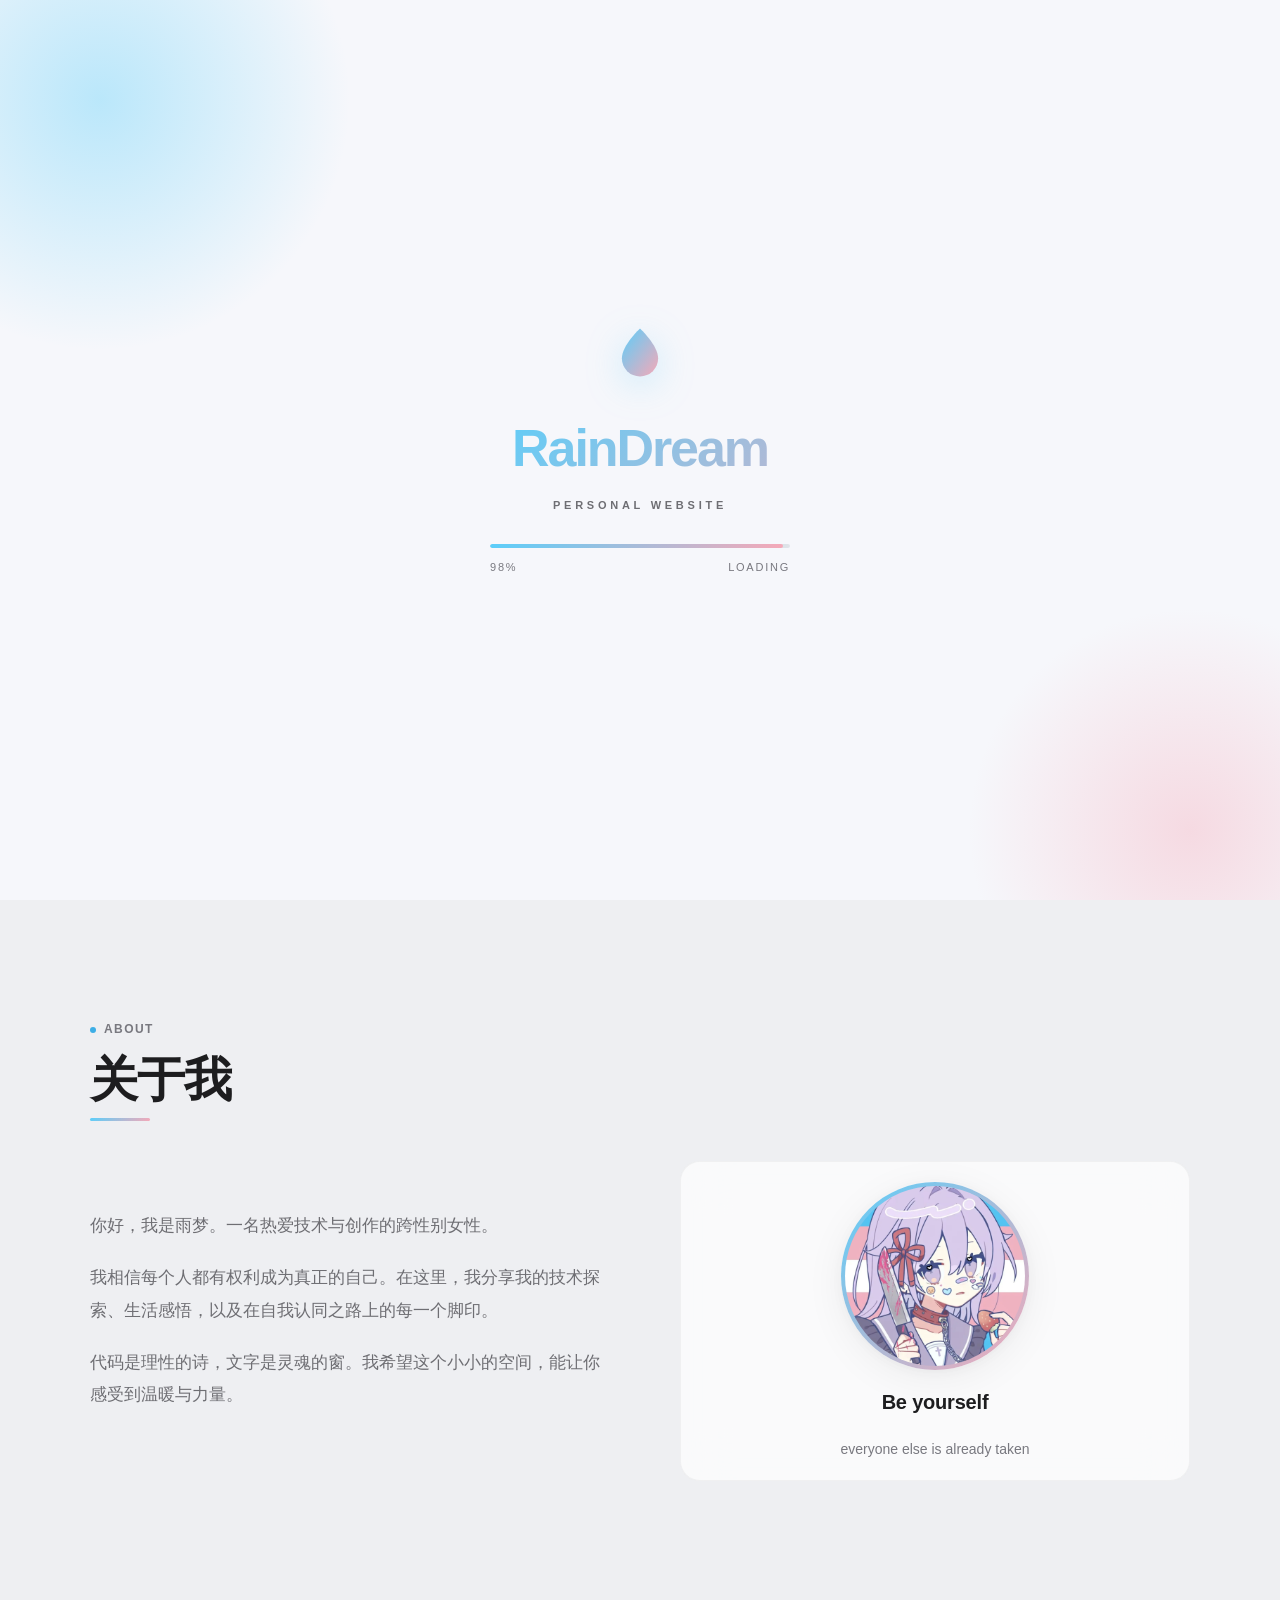
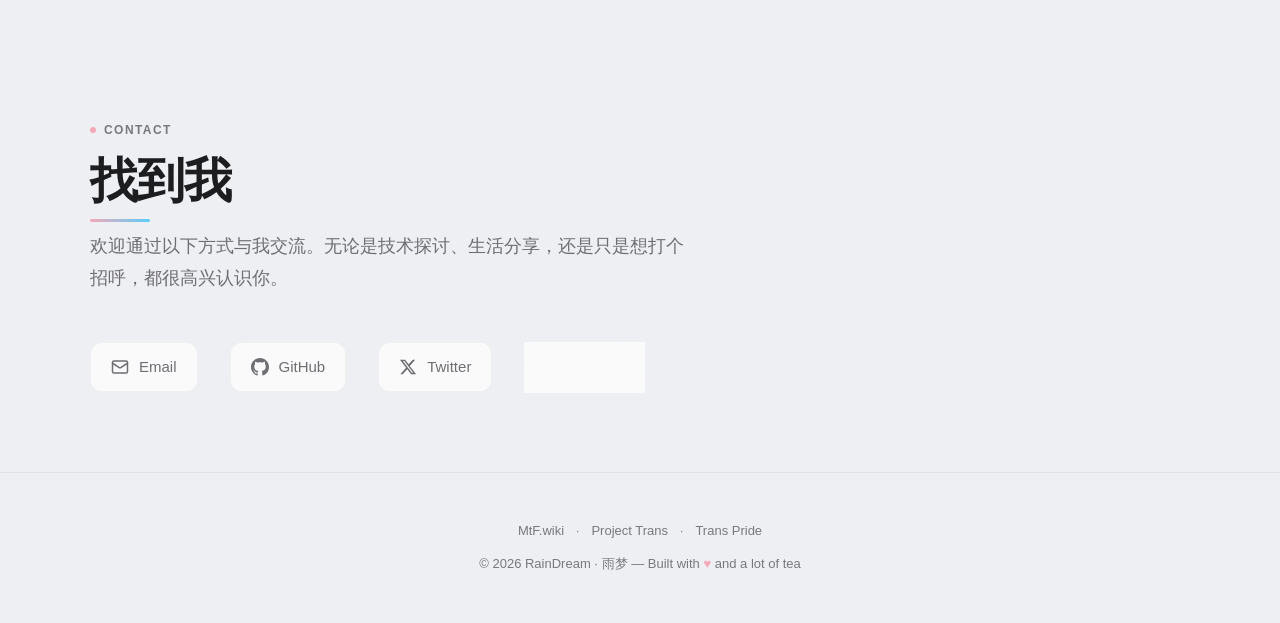
==== commit b9358202: "移动端导航调整与动态背景重构" ====
--- a/index.html
+++ b/index.html
@@ -114,7 +114,7 @@
 .preloader{position:fixed;inset:0;z-index:9999;display:flex;align-items:center;justify-content:center;overflow:hidden;background:var(--preloader-bg);transition:opacity .8s cubic-bezier(.4,0,.2,1),visibility .8s}
 .preloader.is-done{opacity:0;visibility:hidden;pointer-events:none}
 .preloader-bg{position:absolute;inset:0;overflow:hidden}
-.preloader-bg::before,.preloader-bg::after{content:'';position:absolute;border-radius:50%;filter:blur(70px);opacity:.55}
+.preloader-bg::before,.preloader-bg::after{content:'';position:absolute;border-radius:50%;opacity:.55}
 .preloader-bg::before{width:520px;height:520px;left:-160px;top:-160px;background:radial-gradient(circle,rgba(91,206,250,.70),transparent 68%);animation:preloaderFloatA 9s ease-in-out infinite}
 .preloader-bg::after{width:460px;height:460px;right:-140px;bottom:-160px;background:radial-gradient(circle,rgba(245,169,184,.68),transparent 68%);animation:preloaderFloatB 8s ease-in-out infinite}
 .preloader-inner{position:relative;z-index:2;text-align:center;padding:0 28px;opacity:0;transform:translateY(14px) scale(.97);animation:preloaderIn .7s .12s cubic-bezier(.22,1,.36,1) forwards}
@@ -136,6 +136,7 @@
 .nav-burger{display:none;width:36px;height:36px;flex:0 0 auto;align-items:center;justify-content:center;border-radius:10px;color:var(--text);transition:background .3s ease,color .3s ease}
 .nav-burger:hover{background:var(--tag-bg)}
 .nav-burger:focus-visible{outline:none;box-shadow:0 0 0 3px var(--blue-soft)}
+.nav-actions{display:flex;align-items:center;gap:14px}
 .nav-links{display:flex;align-items:center;gap:28px}.nav-links a{opacity:0;animation:navFadeIn .5s ease forwards}.nav-links a:nth-child(1){animation-delay:.35s}.nav-links a:nth-child(2){animation-delay:.4s}.nav-links a:nth-child(3){animation-delay:.45s}.nav-links a:nth-child(4){animation-delay:.5s}
 .nav-links a{font-size:13px;font-weight:500;color:var(--text-2);letter-spacing:0.01em;transition:color .3s ease;position:relative}
 .nav-links a::after{content:'';position:absolute;bottom:-4px;left:0;width:0;height:1.5px;background:var(--gradient-accent);border-radius:1px;transition:width .3s ease}
@@ -180,10 +181,10 @@
    直接换 background-image 会瞬间跳变，和 body 底色的淡出对不上就露出一条色带 */
 .hero-bg::before{content:'';position:absolute;top:0;left:0;right:0;bottom:0;background:var(--gradient-hero-dark);opacity:0;transition:opacity .5s cubic-bezier(.4,0,.2,1)}
 [data-theme="dark"] .hero-bg::before{opacity:1}
-.hero-blob{position:absolute;border-radius:50%;filter:blur(70px);opacity:.7;transition:opacity .8s ease}
-.hero-blob--blue{width:420px;height:420px;background:var(--blue-soft);top:-10%;left:-5%;animation:floatBlue 7s ease-in-out infinite}
-.hero-blob--pink{width:360px;height:360px;background:var(--pink-soft);bottom:-10%;right:-5%;animation:floatPink 6s ease-in-out infinite}
-.hero-blob--white{width:280px;height:280px;background:rgba(255,255,255,0.12);top:40%;left:50%;transform:translate(-50%,-50%);animation:floatWhite 9s ease-in-out infinite}
+.hero-blob{position:absolute;opacity:.7;transition:opacity .8s ease}
+.hero-blob--blue{width:560px;height:560px;background:radial-gradient(circle,rgba(91,206,250,.36),transparent 68%);top:-12%;left:-8%;animation:floatBlue 7s ease-in-out infinite}
+.hero-blob--pink{width:480px;height:480px;background:radial-gradient(circle,rgba(245,169,184,.34),transparent 68%);bottom:-12%;right:-8%;animation:floatPink 6s ease-in-out infinite}
+.hero-blob--white{width:320px;height:320px;background:radial-gradient(circle,rgba(255,255,255,.22),transparent 70%);top:40%;left:50%;transform:translate(-50%,-50%);animation:floatWhite 9s ease-in-out infinite}
 .hero-blob-wrap{position:absolute;top:0;left:0;right:0;bottom:0;inset:0;z-index:0}
 .hero-rain{position:absolute;top:0;left:0;right:0;bottom:0;inset:0;z-index:1;pointer-events:none}
 /* 首屏滚出视口后，把里面的动画一并停掉（看不见的绘制没必要算） */
@@ -293,8 +294,6 @@
 .nav-links{gap:16px}
 .nav-links a{font-size:12px}
 .nav{padding:0 16px}
-.hero-blob{filter:blur(45px)}
-.preloader-bg::before,.preloader-bg::after{filter:blur(45px)}
 .hero-blob--blue{width:280px;height:280px}
 .hero-blob--pink{width:240px;height:240px}
 .hero-blob--white{width:180px;height:180px}
@@ -332,8 +331,8 @@
 .nav-links.open{opacity:1;transform:none;pointer-events:auto}
 .nav-links a{opacity:1;animation:none;padding:13px 2px;font-size:15px;border-bottom:1px solid var(--nav-border)}
 .nav-links a::after{display:none}
-.nav-links .theme-toggle{opacity:1;animation:none;align-self:center;margin-top:14px}
 .nav-logo{font-size:17px}
+.nav-actions{gap:8px}
 }
 
 html.js:not(.app-ready) .nav,
@@ -380,12 +379,14 @@
 <!-- Navigation -->
 <nav class="nav" id="nav">
 <a href="#hero" class="nav-logo"><svg class="logo-mark" width="19" height="19" viewBox="0 0 24 24" aria-hidden="true"><defs><linearGradient id="logoGrad" x1="0" y1="1" x2="1" y2="0"><stop offset="0%" stop-color="#5BCEFA"/><stop offset="100%" stop-color="#F5A9B8"/></linearGradient></defs><path d="M12 2.4C12 2.4 6 9.6 6 13.6a6 6 0 0 0 12 0c0-4-6-11.2-6-11.2z" fill="url(#logoGrad)"/></svg><span class="logo-text">RainDream</span></a>
+<div class="nav-actions">
 <button class="nav-burger" id="navBurger" aria-label="打开菜单" aria-expanded="false"><svg width="20" height="20" viewBox="0 0 24 24" fill="none" stroke="currentColor" stroke-width="2" stroke-linecap="round"><path d="M3 6h18M3 12h18M3 18h18"/></svg></button>
 <div class="nav-links" id="navLinks">
 <a href="#hero" class="active">首页</a>
 <a href="#about">关于</a>
 <a href="blog.html">文章</a>
 <a href="#contact">联系</a>
+</div>
 <button class="theme-toggle" id="themeToggle" role="switch" aria-label="切换深浅色模式" aria-checked="false">
 <svg class="toggle-icon toggle-sun" width="12" height="12" viewBox="0 0 24 24" fill="none" stroke="currentColor" stroke-width="2" stroke-linecap="round" stroke-linejoin="round"><circle cx="12" cy="12" r="4"/><path d="M12 2v2M12 20v2M4.93 4.93l1.41 1.41M17.66 17.66l1.41 1.41M2 12h2M20 12h2M6.34 17.66l-1.41 1.41M19.07 4.93l-1.41 1.41"/></svg>
 <svg class="toggle-icon toggle-moon" width="12" height="12" viewBox="0 0 24 24" fill="none" stroke="currentColor" stroke-width="2" stroke-linecap="round" stroke-linejoin="round"><path d="M21 12.79A9 9 0 1 1 11.21 3 7 7 0 0 0 21 12.79z"/></svg>
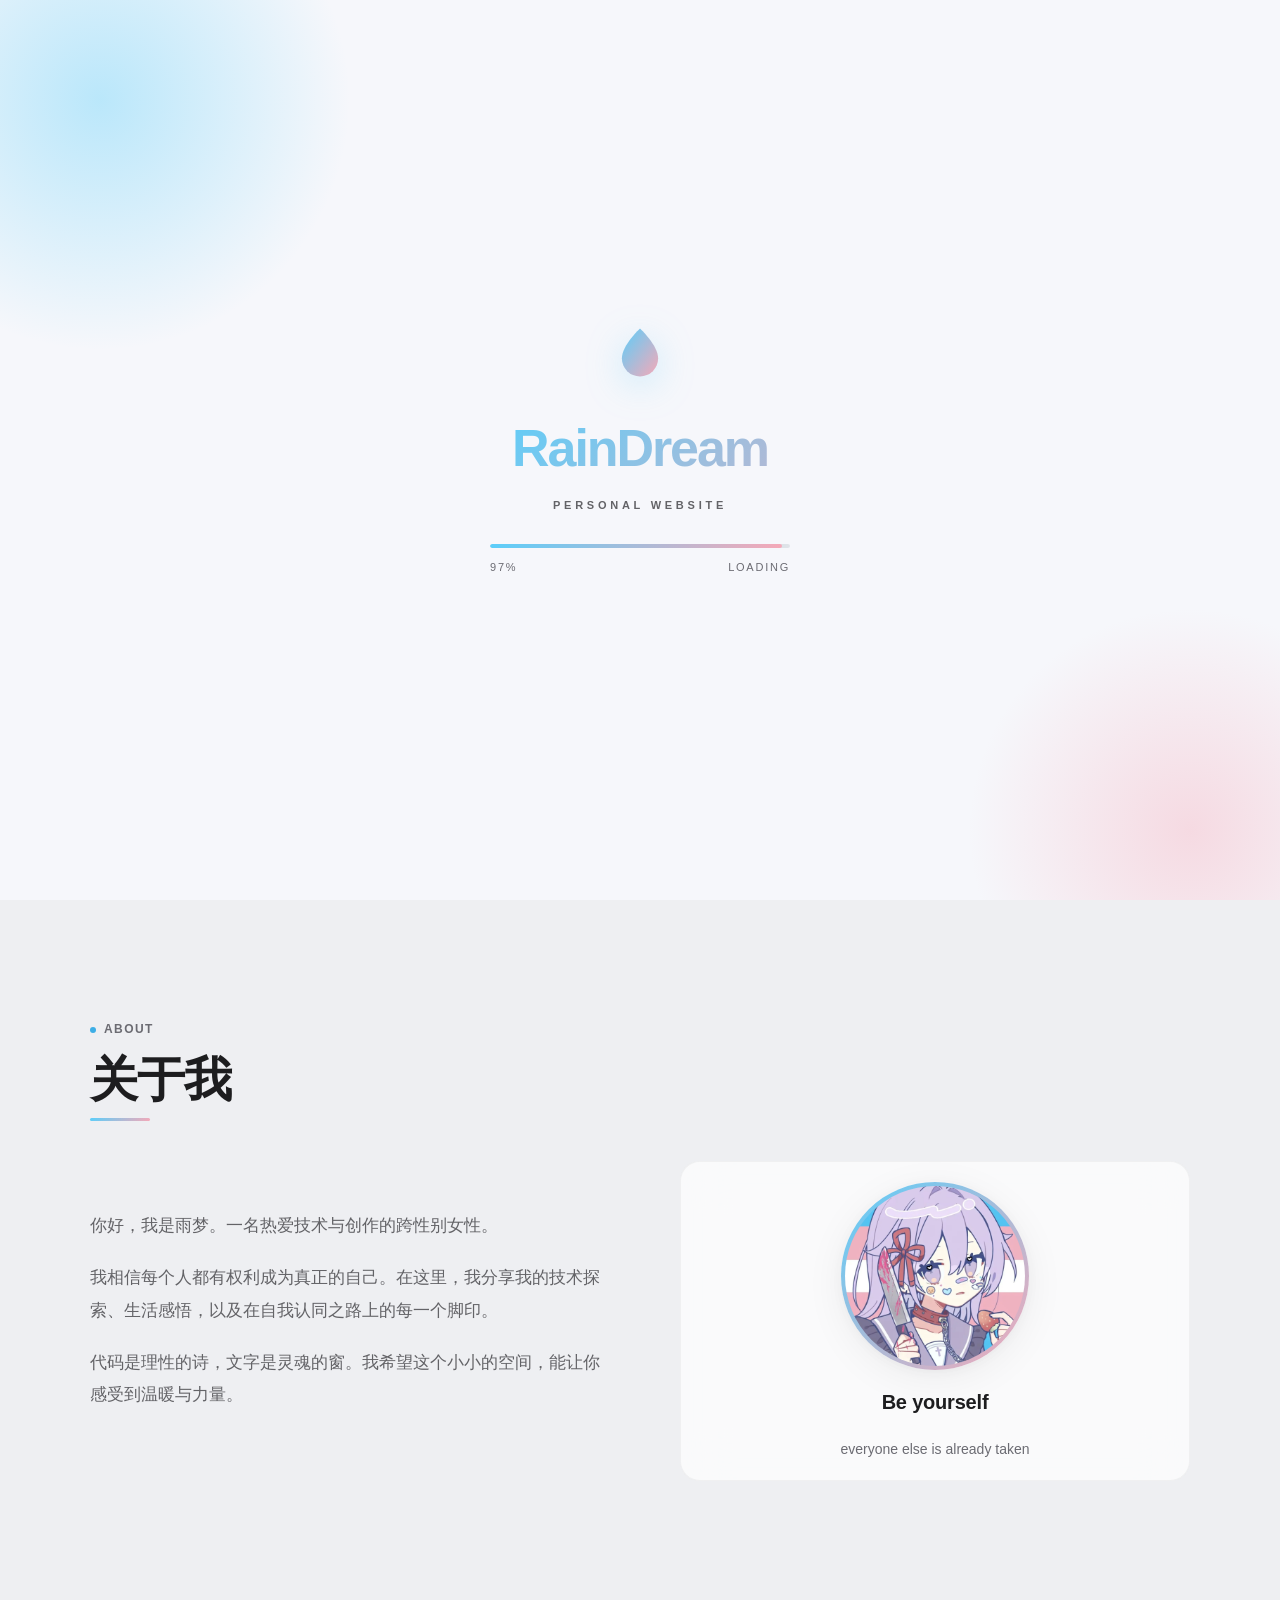
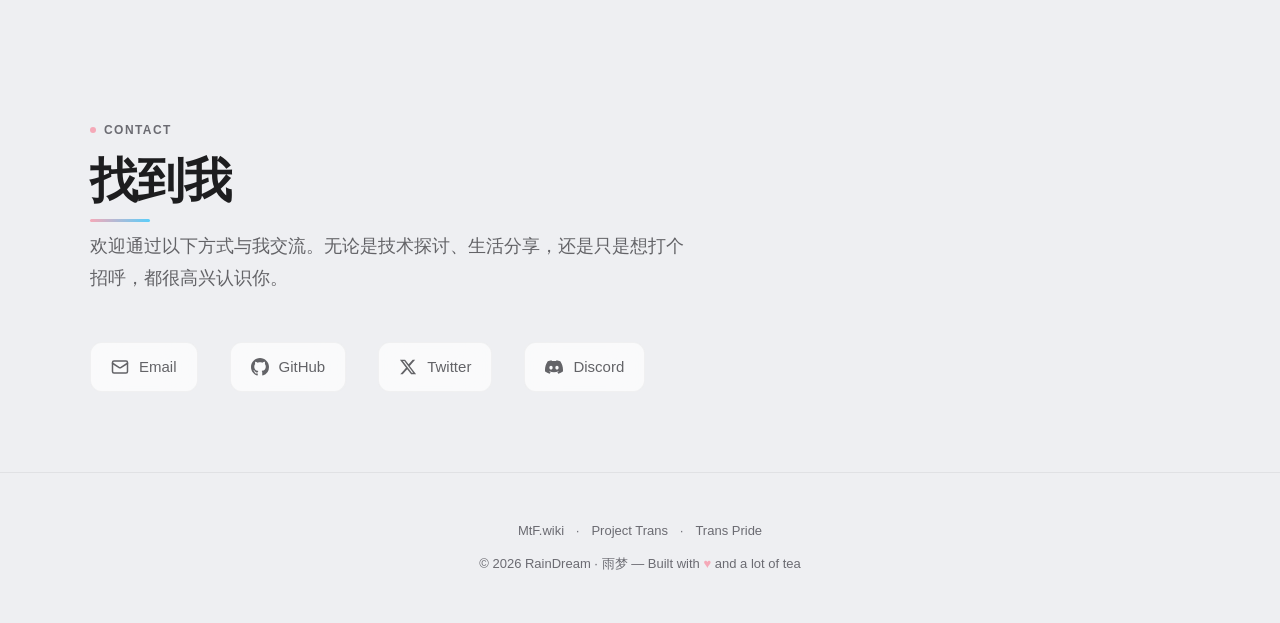
==== commit 2c429336: "重构共享样式与脚本，修复无障碍/对比度/缓存问题 - 抽取 styles.css 与 common.js，消除两页间的大量重复代码 - 博客手风琴改为规范 disclosure 结构（真实 butto" ====
--- a/index.html
+++ b/index.html
@@ -13,102 +13,27 @@
 <meta property="og:title" content="RainDream · 雨梦">
 <meta property="og:description" content="记录思考、代码与生活的交集">
 <meta property="og:url" content="https://raindream.top/">
-<meta property="og:image" content="https://raindream.top/avatar.webp">
+<meta property="og:image" content="https://raindream.top/avatar.jpg">
 <meta name="twitter:card" content="summary">
 <meta name="twitter:title" content="RainDream · 雨梦">
 <meta name="twitter:description" content="记录思考、代码与生活的交集">
-<meta name="twitter:image" content="https://raindream.top/avatar.webp">
+<meta name="twitter:image" content="https://raindream.top/avatar.jpg">
 <script>
 (function(){
 document.documentElement.classList.add('js');
 if('scrollRestoration' in history)history.scrollRestoration='manual';
-var t=localStorage.getItem('theme');if(t==='dark')document.documentElement.setAttribute('data-theme','dark');
-window.__setThemeColor=function(){var m=document.querySelector('meta[name="theme-color"]');if(m)m.setAttribute('content',document.documentElement.getAttribute('data-theme')==='dark'?'#0a0a14':'#eeeff2');};
+var d=document.documentElement,t=null;
+try{t=localStorage.getItem('theme');}catch(e){}
+if(t==='dark')d.setAttribute('data-theme','dark');
+else if(t==='light')d.setAttribute('data-theme','light');
+else if(window.matchMedia&&window.matchMedia('(prefers-color-scheme: dark)').matches)d.setAttribute('data-theme','dark');
+window.__setThemeColor=function(){var m=document.querySelector('meta[name="theme-color"]');if(m)m.setAttribute('content',d.getAttribute('data-theme')==='dark'?'#0a0a14':'#eeeff2');};
 window.__setThemeColor();
-if(!location.hash)window.addEventListener('load',function(){window.scrollTo({top:0,left:0,behavior:'instant'});});
+if(!location.hash)window.addEventListener('load',function(){window.scrollTo({top:0,left:0,behavior:'auto'});});
 })();
 </script>
+<link rel="stylesheet" href="styles.css">
 <style>
-/* ===== CSS Variables ===== */
-:root,[data-theme="light"]{
---bg:#eeeff2;
---bg-alt:#fafafc;
---bg-card:rgba(255,255,255,0.68);
---bg-card-solid:#fff;
---text:#1d1d1f;
---text-2:#6e6e73;
---text-3:#78787f;
---nav-bg:rgba(245,245,247,0.64);
---nav-solid:#f5f5f7;
---nav-border:rgba(0,0,0,0.06);
---border:rgba(0,0,0,0.06);
---border-card:rgba(0,0,0,0.04);
---shadow-sm:0 1px 2px rgba(0,0,0,0.04);
---shadow:0 2px 12px rgba(0,0,0,0.04),0 8px 40px rgba(0,0,0,0.06);
---shadow-lg:0 4px 24px rgba(0,0,0,0.06),0 16px 64px rgba(0,0,0,0.1);
---blue:#3daee6;
---pink:#F5A9B8;
---blue-soft:rgba(61,174,230,0.35);
---pink-soft:rgba(245,169,184,0.30);
---blue-glow:rgba(61,174,230,0.55);
---pink-glow:rgba(245,169,184,0.50);
---gradient-hero:linear-gradient(160deg,#c8e0f4 0%,#f8dce4 25%,#f0f0f6 50%,#dcecf8 75%,#f8dce4 100%);
---gradient-hero-light:linear-gradient(160deg,#c8e0f4 0%,#f8dce4 25%,#f0f0f6 50%,#dcecf8 75%,#f8dce4 100%);
---gradient-hero-dark:linear-gradient(160deg,#0d0d24 0%,#1a1030 25%,#0f0f20 50%,#0d0d24 75%,#1a1030 100%);
---gradient-accent:linear-gradient(135deg,#5BCEFA,#F5A9B8);
---gradient-title:linear-gradient(135deg,#33ADE8,#EE97B0);
---tag-bg:rgba(0,0,0,0.04);
---tag-text:#6e6e73;
---preloader-bg:#f6f7fb;
---preloader-track:rgba(0,0,0,0.08);
-}
-
-[data-theme="dark"]{
---bg:#0a0a14;
---bg-alt:#111122;
---bg-card:rgba(22,22,46,0.68);
---bg-card-solid:#16162e;
---text:#f5f5f7;
---text-2:#98989d;
---text-3:#636368;
---nav-bg:rgba(10,10,20,0.72);
---nav-solid:#0a0a14;
---nav-border:rgba(255,255,255,0.06);
---border:rgba(255,255,255,0.06);
---border-card:rgba(255,255,255,0.04);
---shadow-sm:0 1px 2px rgba(0,0,0,0.2);
---shadow:0 2px 12px rgba(0,0,0,0.2),0 8px 40px rgba(0,0,0,0.3);
---shadow-lg:0 4px 24px rgba(0,0,0,0.3),0 16px 64px rgba(0,0,0,0.5);
---blue-soft:rgba(91,206,250,0.18);
---pink-soft:rgba(245,169,184,0.16);
---blue-glow:rgba(91,206,250,0.2);
---pink-glow:rgba(245,169,184,0.2);
---gradient-hero:linear-gradient(160deg,#0d0d24 0%,#1a1030 25%,#0f0f20 50%,#0d0d24 75%,#1a1030 100%);
---gradient-accent:linear-gradient(135deg,#5BCEFA,#F5A9B8);
---gradient-title:linear-gradient(135deg,#5BCEFA,#F5A9B8);
---tag-bg:rgba(255,255,255,0.06);
---tag-text:#98989d;
---preloader-bg:#080814;
---preloader-track:rgba(255,255,255,0.10);
-}
-[data-theme="dark"] body{background-image:radial-gradient(1100px 620px at 12% -8%,rgba(91,206,250,.07),transparent 62%),radial-gradient(900px 520px at 88% 6%,rgba(245,169,184,.06),transparent 62%);background-attachment:fixed}
-
-/* ===== Reset & Base ===== */
-*,*::before,*::after{box-sizing:border-box;margin:0;padding:0}
-html{scroll-behavior:smooth;scroll-padding-top:80px;-webkit-font-smoothing:antialiased;-moz-osx-font-smoothing:grayscale}
-body{font-family:-apple-system,BlinkMacSystemFont,'Segoe UI','PingFang SC','Hiragino Sans GB','Microsoft YaHei',sans-serif;background:var(--bg);color:var(--text);line-height:1.6;overflow-x:hidden}html{transition:background-color .5s cubic-bezier(.4,0,.2,1)}body,.nav,.section,.hero-bg,.contact-link,.footer,.hero-blob-wrap,.back-top,.about-visual,.theme-toggle{transition:background-color .5s cubic-bezier(.4,0,.2,1),color .4s cubic-bezier(.4,0,.2,1),border-color .5s cubic-bezier(.4,0,.2,1),box-shadow .5s cubic-bezier(.4,0,.2,1)}
-::selection{background:rgba(245,169,184,0.38)}
-a{color:inherit;text-decoration:none}
-img{max-width:100%;display:block}
-ul{list-style:none}
-button{font:inherit;cursor:pointer;border:none;background:none;color:inherit}
-
-/* ===== Scrollbar ===== */
-::-webkit-scrollbar{width:6px}
-::-webkit-scrollbar-track{background:transparent}
-::-webkit-scrollbar-thumb{background:linear-gradient(180deg,rgba(91,206,250,.55),rgba(245,169,184,.55));border-radius:3px}
-::-webkit-scrollbar-thumb:hover{background:linear-gradient(180deg,rgba(91,206,250,.8),rgba(245,169,184,.8))}
-
 /* ===== Preloader ===== */
 html.is-loading,html.is-loading body{overflow:hidden}
 .preloader{position:fixed;inset:0;z-index:9999;display:flex;align-items:center;justify-content:center;overflow:hidden;background:var(--preloader-bg);transition:opacity .8s cubic-bezier(.4,0,.2,1),visibility .8s}
@@ -126,59 +51,9 @@
 .preloader-progress-bar::after{content:'';position:absolute;inset:0;background:linear-gradient(110deg,transparent,rgba(255,255,255,.55),transparent);transform:translateX(-100%);animation:preloaderShine 1.4s ease-in-out infinite}
 .preloader-meta{display:flex;justify-content:space-between;width:min(300px,72vw);margin:11px auto 0;font-size:11px;letter-spacing:.16em;color:var(--text-3);text-transform:uppercase}
 
-/* ===== Navigation ===== */
-.nav{position:fixed;top:0;left:0;right:0;z-index:100;padding:0 24px;height:56px;display:flex;align-items:center;justify-content:space-between;background:var(--nav-bg);backdrop-filter:blur(24px) saturate(180%);-webkit-backdrop-filter:blur(24px) saturate(180%);border-bottom:1px solid var(--nav-border);transition:all .4s ease;animation:navSlideIn .7s .1s cubic-bezier(.25,.1,.25,1) forwards;opacity:0;transform:translateY(-56px)}
-.nav.scrolled{height:48px;background:var(--nav-bg);box-shadow:var(--shadow-sm)}
-.nav-logo{display:inline-flex;align-items:center;gap:7px;font-size:18px;font-weight:700;letter-spacing:-0.02em;opacity:0;animation:navFadeIn .5s .3s ease forwards}
-.logo-mark{flex:0 0 auto;transition:transform .55s cubic-bezier(.32,.72,0,1)}
-.logo-text{background:var(--gradient-title);background-size:200% auto;-webkit-background-clip:text;-webkit-text-fill-color:transparent;background-clip:text;animation:textFlow 6s 1.2s ease infinite;filter:drop-shadow(0 0 7px rgba(91,206,250,.35))}
-.nav-logo:hover .logo-mark{transform:translateY(-2px) rotate(-7deg)}
-.nav-burger{display:none;width:36px;height:36px;flex:0 0 auto;align-items:center;justify-content:center;border-radius:10px;color:var(--text);transition:background .3s ease,color .3s ease}
-.nav-burger:hover{background:var(--tag-bg)}
-.nav-burger:focus-visible{outline:none;box-shadow:0 0 0 3px var(--blue-soft)}
-.nav-actions{display:flex;align-items:center;gap:14px}
-.nav-links{display:flex;align-items:center;gap:28px}.nav-links a{opacity:0;animation:navFadeIn .5s ease forwards}.nav-links a:nth-child(1){animation-delay:.35s}.nav-links a:nth-child(2){animation-delay:.4s}.nav-links a:nth-child(3){animation-delay:.45s}.nav-links a:nth-child(4){animation-delay:.5s}
-.nav-links a{font-size:13px;font-weight:500;color:var(--text-2);letter-spacing:0.01em;transition:color .3s ease;position:relative}
-.nav-links a::after{content:'';position:absolute;bottom:-4px;left:0;width:0;height:1.5px;background:var(--gradient-accent);border-radius:1px;transition:width .3s ease}
-.nav-links a:hover,.nav-links a.active{color:var(--text)}
-.nav-links a:hover::after,.nav-links a.active::after{width:100%}
-
-/* Theme Toggle */
-.theme-toggle{position:relative;width:52px;height:30px;flex:0 0 auto;padding:0;border-radius:15px;background:rgba(120,120,128,0.14);box-shadow:inset 0 1px 2px rgba(0,0,0,.07),inset 0 0 0 1px rgba(0,0,0,.045);-webkit-backdrop-filter:blur(12px) saturate(160%);backdrop-filter:blur(12px) saturate(160%);opacity:0;animation:navFadeIn .5s .55s ease forwards;transition:background .4s ease,box-shadow .4s ease}
-.theme-toggle::before{content:'';position:absolute;left:3px;top:3px;width:24px;height:24px;border-radius:50%;background:linear-gradient(180deg,#fff 0%,#f1f1f5 100%);box-shadow:0 1px 1px rgba(0,0,0,.07),0 2px 6px rgba(0,0,0,.13),inset 0 1px 0 rgba(255,255,255,.95),inset 0 -1px 2px rgba(0,0,0,.05);transition:transform .38s cubic-bezier(.32,.72,0,1),background .4s ease,box-shadow .4s ease}
-[data-theme="dark"] .theme-toggle{background:rgba(120,120,128,0.22);box-shadow:inset 0 1px 2px rgba(0,0,0,.45),inset 0 0 0 1px rgba(255,255,255,.06)}
-[data-theme="dark"] .theme-toggle::before{transform:translateX(22px);background:linear-gradient(180deg,#6a6a70 0%,#3a3a40 100%);box-shadow:0 1px 1px rgba(0,0,0,.30),0 2px 8px rgba(0,0,0,.42),inset 0 1px 0 rgba(255,255,255,.16)}
-.toggle-icon{position:absolute;top:8px;width:14px;height:14px;pointer-events:none;transition:color .3s ease}
-.toggle-sun{left:8px;color:var(--text)}
-.toggle-moon{right:8px;color:var(--text-3)}
-[data-theme="dark"] .toggle-sun{color:var(--text-3)}
-[data-theme="dark"] .toggle-moon{color:#fff}
-.theme-toggle:hover{background:rgba(120,120,128,0.2)}
-.theme-toggle:hover::before{transform:translateX(0) scale(1.06)}
-[data-theme="dark"] .theme-toggle:hover::before{transform:translateX(22px) scale(1.06)}
-.theme-toggle:active::before{transform:translateX(0) scale(.94)}
-[data-theme="dark"] .theme-toggle:active::before{transform:translateX(22px) scale(.94)}
-.theme-toggle:focus-visible{outline:none;box-shadow:inset 0 1px 2px rgba(0,0,0,.07),inset 0 0 0 1px rgba(0,0,0,.045),0 0 0 3px var(--blue-soft)}
-/* 尊重系统「减少动态效果」：关掉进场、漂浮、心跳等所有动画 */
-@media (prefers-reduced-motion:reduce){
-html{scroll-behavior:auto}
-.nav,.nav-logo,.nav-links a,.theme-toggle,.hero-greeting,.hero-name,.hero-sub,.hero-desc,.hero-actions,.hero-scroll,.reveal{opacity:1 !important;transform:none !important;animation:none !important;transition:none !important}
-.hero-bg,.hero-bg::before,.hero-blob,.footer-heart,.about-avatar,.toggle-icon,.hero-btn--primary::before{animation:none !important;transition:none !important}
-.hero::after{transition:none !important}
-.hero-bg{transform:translate(33.3333%,33.3333%) !important}
-.theme-toggle::before{transition:none !important}
-.section-title::after{transition:none !important}
-}
-
 /* ===== Hero ===== */
 .hero{min-height:100vh;min-height:100svh;display:flex;align-items:center;justify-content:center;position:relative;overflow:hidden;padding:0 24px}
-/* 渐变漂移改用 transform 驱动（走合成器，不重绘）。
-   原来动的是 background-position，浏览器无法合成、只能每帧重绘整屏渐变，
-   这是页面上最贵的一笔绘制。位移量与原来的 background-position 数学等价，
-   观感不变（画面被首屏 overflow:hidden 裁住，只栅格化可见部分）。 */
 .hero-bg{position:absolute;top:-100%;left:-100%;width:300%;height:300%;background:var(--gradient-hero-light);z-index:0;transform:translate(33.3333%,0%);animation:heroFlow 8s ease infinite}
-/* 深色渐变单独叠一层、用透明度淡入：渐变本身无法做过渡，
-   直接换 background-image 会瞬间跳变，和 body 底色的淡出对不上就露出一条色带 */
 .hero-bg::before{content:'';position:absolute;top:0;left:0;right:0;bottom:0;background:var(--gradient-hero-dark);opacity:0;transition:opacity .5s cubic-bezier(.4,0,.2,1)}
 [data-theme="dark"] .hero-bg::before{opacity:1}
 .hero-blob{position:absolute;opacity:.7;transition:opacity .8s ease}
@@ -187,11 +62,7 @@
 .hero-blob--white{width:320px;height:320px;background:radial-gradient(circle,rgba(255,255,255,.22),transparent 70%);top:40%;left:50%;transform:translate(-50%,-50%);animation:floatWhite 9s ease-in-out infinite}
 .hero-blob-wrap{position:absolute;top:0;left:0;right:0;bottom:0;inset:0;z-index:0}
 .hero-rain{position:absolute;top:0;left:0;right:0;bottom:0;inset:0;z-index:1;pointer-events:none}
-/* 首屏滚出视口后，把里面的动画一并停掉（看不见的绘制没必要算） */
 .hero--offscreen .hero-bg,.hero--offscreen .hero-blob{animation-play-state:paused}
-/* 首屏底部与正文交界处做渐变过渡，避免彩色背景「一刀切」接上纯色内容区 */
-/* 用「纯色 + 蒙版」而不是渐变：背景色能跟 body 一起做过渡，渐变不能，
-   两者不同步就会在交界处拉出一条硬边 */
 .hero::after{content:'';position:absolute;left:0;right:0;bottom:0;height:clamp(90px,16vh,180px);background:var(--bg);-webkit-mask-image:linear-gradient(180deg,transparent,#000);mask-image:linear-gradient(180deg,transparent,#000);z-index:1;pointer-events:none;transition:background-color .5s cubic-bezier(.4,0,.2,1)}
 .hero-content{position:relative;z-index:2;text-align:center;max-width:720px}
 .hero-greeting{font-size:15px;font-weight:500;color:var(--text-2);letter-spacing:0.08em;text-transform:uppercase;margin-bottom:16px;opacity:0;animation:fadeUp .8s .2s ease forwards}
@@ -199,13 +70,10 @@
 [data-theme="dark"] .hero-name{filter:drop-shadow(0 3px 18px rgba(91,206,250,.50)) drop-shadow(0 0 42px rgba(245,169,184,.35))}
 .hero-sub{font-size:clamp(18px,3vw,26px);font-weight:400;color:var(--text-2);letter-spacing:0.04em;margin-bottom:32px;opacity:0;animation:fadeUp .8s .6s ease forwards}
 .hero-desc{font-size:16px;color:var(--text-2);max-width:480px;margin:0 auto 40px;line-height:1.8;opacity:0;animation:fadeUp .8s .8s ease forwards}
-
-/* Hero CTA Buttons */
 .hero-actions{display:flex;gap:14px;justify-content:center;flex-wrap:wrap;opacity:0;animation:fadeUp .8s 1s ease forwards}
 .hero-btn{display:inline-flex;align-items:center;gap:8px;padding:14px 28px;border-radius:28px;font-size:15px;font-weight:600;letter-spacing:-0.01em;transition:all .35s cubic-bezier(.25,.1,.25,1);position:relative}
 .hero-btn--primary{background:var(--gradient-accent);color:#fff;box-shadow:0 4px 18px rgba(91,206,250,.45),0 6px 26px rgba(245,169,184,.28),inset 0 1px 0 rgba(255,255,255,.45)}
 .hero-btn--primary::before{content:'';position:absolute;top:-6px;left:-6px;right:-6px;bottom:-6px;border-radius:34px;background:var(--gradient-accent);filter:blur(15px);opacity:.5;z-index:-1;pointer-events:none;animation:btnGlow 4.6s ease-in-out infinite}
-@keyframes btnGlow{0%,100%{opacity:.40;transform:scale(.97)}50%{opacity:.70;transform:scale(1.03)}}
 .hero-btn--primary:hover{transform:translateY(-2px);box-shadow:0 8px 30px rgba(91,206,250,.60),0 10px 40px rgba(245,169,184,.38),inset 0 1px 0 rgba(255,255,255,.55)}
 .hero-btn--primary:hover::before{opacity:.85;filter:blur(19px)}
 .hero-btn--primary:active{transform:translateY(0)}
@@ -215,28 +83,19 @@
 .hero-btn--secondary:active{transform:translateY(0)}
 .hero-btn-arrow{display:inline-block;transition:transform .3s ease;font-size:13px}
 .hero-btn:hover .hero-btn-arrow{transform:translateX(3px)}
-
 .hero-scroll{position:absolute;bottom:40px;left:0;right:0;display:flex;flex-direction:column;align-items:center;z-index:2;opacity:0;animation:fadeUp .8s 1.2s ease forwards}
 .hero-scroll span{display:block;width:1px;height:36px;background:var(--text-3);margin:0 auto 8px;animation:scrollPulse 2s ease-in-out infinite}
 .hero-scroll small{font-size:12px;letter-spacing:0.12em;text-transform:uppercase;color:var(--text-3)}
 
-/* ===== Sections ===== */
-.section{padding:120px 24px}
-.section-inner{max-width:1100px;margin:0 auto}
-.section-label{display:flex;align-items:center;gap:8px;font-size:12px;font-weight:600;letter-spacing:0.12em;text-transform:uppercase;color:var(--text-3);margin-bottom:12px}
-.section-label::before{content:'';width:6px;height:6px;border-radius:50%;background:var(--blue);flex:0 0 auto}
+/* ===== 联系区专属修饰 ===== */
 #contact .section-label::before{background:var(--pink)}
-.section-title{position:relative;display:inline-block;font-size:clamp(32px,5vw,48px);font-weight:700;letter-spacing:-0.02em;line-height:1.2;margin-bottom:20px}
-.section-title::after{content:'';position:absolute;left:0;bottom:-12px;width:0;height:3px;border-radius:2px;background:var(--gradient-accent);transition:width .85s cubic-bezier(.32,.72,0,1) .12s}
-.section-title.visible::after{width:60px}
 #contact .section-title::after{background:linear-gradient(90deg,#F5A9B8,#5BCEFA)}
-.section-desc{font-size:18px;color:var(--text-2);max-width:600px;line-height:1.8}
 
 /* ===== About ===== */
 .about-grid{display:grid;grid-template-columns:1fr 1fr;gap:80px;align-items:center;margin-top:32px}
 .about-text p{font-size:17px;line-height:1.9;color:var(--text-2);margin-bottom:20px}
-.about-visual{position:relative;height:320px;border-radius:20px;overflow:hidden;background:var(--bg-card);backdrop-filter:blur(24px);-webkit-backdrop-filter:blur(24px);border:1px solid var(--border-card);display:flex;align-items:center;justify-content:center}.about-avatar{width:188px;height:188px;border-radius:50%;object-fit:cover;padding:4px;background:var(--gradient-accent);border:0;box-shadow:var(--shadow);animation:avatarHalo 3.8s ease-out infinite}
-@keyframes avatarHalo{0%{box-shadow:var(--shadow),0 0 0 0 var(--blue-soft)}70%{box-shadow:var(--shadow),0 0 0 16px rgba(91,206,250,0)}100%{box-shadow:var(--shadow),0 0 0 0 rgba(91,206,250,0)}}
+.about-visual{position:relative;height:320px;border-radius:20px;overflow:hidden;background:var(--bg-card);backdrop-filter:blur(24px);-webkit-backdrop-filter:blur(24px);border:1px solid var(--border-card);display:flex;align-items:center;justify-content:center}
+.about-avatar{width:188px;height:188px;border-radius:50%;object-fit:cover;padding:4px;background:var(--gradient-accent);border:0;box-shadow:var(--shadow);animation:avatarHalo 3.8s ease-out infinite}
 .about-visual-inner{text-align:center;display:flex;flex-direction:column;align-items:center;gap:16px}
 .about-visual-text{font-size:20px;font-weight:600;color:var(--text);letter-spacing:-0.01em}
 .about-visual-sub{font-size:14px;color:var(--text-3);margin-top:4px}
@@ -248,12 +107,7 @@
 .contact-link-icon{width:18px;height:18px;flex-shrink:0;transition:transform .45s cubic-bezier(.32,.72,0,1),color .3s ease}
 .contact-link:hover .contact-link-icon{transform:translateY(-2px) scale(1.12);color:var(--blue)}
 
-/* ===== Footer ===== */
-.footer{padding:48px 24px;text-align:center;border-top:1px solid var(--border)}
-.footer-links{display:flex;align-items:center;justify-content:center;gap:12px;flex-wrap:wrap;margin-bottom:12px}.footer-links a{font-size:13px;color:var(--text-3);transition:color .3s ease}.footer-links a:hover{color:var(--blue)}.footer-dot{color:var(--text-3);font-size:12px}.footer-text{font-size:13px;color:var(--text-3)}
-.footer-heart{display:inline-block;color:var(--pink);animation:heartBeat 2.8s ease-in-out infinite}
-
-/* ===== Animations ===== */
+/* ===== 动画（首页专属） ===== */
 @keyframes fadeUp{from{opacity:0;transform:translateY(24px)}to{opacity:1;transform:translateY(0)}}
 @keyframes float{0%,100%{transform:translateY(0)}50%{transform:translateY(-20px)}}
 @keyframes scrollPulse{0%,100%{opacity:.3;transform:scaleY(1)}50%{opacity:1;transform:scaleY(1.4)}}
@@ -261,10 +115,8 @@
 @keyframes floatBlue{0%{transform:translate(0,0) scale(1)}18%{transform:translate(50px,-30px) scale(1.1)}36%{transform:translate(-25px,40px) scale(0.92)}54%{transform:translate(-45px,-20px) scale(1.05)}72%{transform:translate(20px,35px) scale(0.95)}90%{transform:translate(35px,-45px) scale(1.07)}100%{transform:translate(0,0) scale(1)}}
 @keyframes floatPink{0%{transform:translate(0,0) scale(1)}16%{transform:translate(-40px,-35px) scale(1.08)}32%{transform:translate(30px,30px) scale(0.9)}48%{transform:translate(45px,-25px) scale(1.06)}64%{transform:translate(-20px,45px) scale(0.94)}80%{transform:translate(-35px,-40px) scale(1.04)}100%{transform:translate(0,0) scale(1)}}
 @keyframes floatWhite{0%{transform:translate(-50%,-50%) scale(1)}25%{transform:translate(-40%,-60%) scale(1.1)}50%{transform:translate(-60%,-40%) scale(0.92)}75%{transform:translate(-50%,-55%) scale(1.06)}100%{transform:translate(-50%,-50%) scale(1)}}
-@keyframes textFlow{0%{background-position:0 50%}25%{background-position:80% 20%}50%{background-position:100% 50%}75%{background-position:20% 80%}100%{background-position:0 50%}}
-@keyframes navSlideIn{0%{opacity:0;transform:translateY(-56px)}100%{opacity:1;transform:translateY(0)}}
-@keyframes navFadeIn{0%{opacity:0;transform:translateY(-8px)}100%{opacity:1;transform:translateY(0)}}
-@keyframes heartBeat{0%,60%,100%{transform:scale(1)}20%{transform:scale(1.3)}40%{transform:scale(1.06)}}
+@keyframes btnGlow{0%,100%{opacity:.40;transform:scale(.97)}50%{opacity:.70;transform:scale(1.03)}}
+@keyframes avatarHalo{0%{box-shadow:var(--shadow),0 0 0 0 var(--blue-soft)}70%{box-shadow:var(--shadow),0 0 0 16px rgba(91,206,250,0)}100%{box-shadow:var(--shadow),0 0 0 0 rgba(91,206,250,0)}}
 @keyframes preloaderIn{to{opacity:1;transform:none}}
 @keyframes preloaderFloatA{0%,100%{transform:translate(0,0) scale(1)}50%{transform:translate(35px,25px) scale(1.08)}}
 @keyframes preloaderFloatB{0%,100%{transform:translate(0,0) scale(1)}50%{transform:translate(-28px,-32px) scale(1.06)}}
@@ -272,69 +124,15 @@
 @keyframes preloaderTitle{0%,100%{background-position:0 50%}50%{background-position:100% 50%}}
 @keyframes preloaderShine{0%{transform:translateX(-100%)}60%,100%{transform:translateX(100%)}}
 
-.reveal{opacity:0;transform:translateY(32px);transition:opacity .7s ease,transform .7s cubic-bezier(.25,.1,.25,1)}
-.reveal.visible{opacity:1;transform:translateY(0)}
-
-/* ===== Back to Top ===== */
-.back-top{position:fixed;bottom:32px;right:32px;z-index:90;width:44px;height:44px;border-radius:50%;background:var(--bg-card);backdrop-filter:blur(16px);-webkit-backdrop-filter:blur(16px);border:1px solid var(--border-card);display:flex;align-items:center;justify-content:center;font-size:18px;color:var(--text-2);box-shadow:var(--shadow);transition:all .3s ease;opacity:0;pointer-events:none;transform:translateY(8px)}
-.back-top.visible{opacity:1;pointer-events:auto;transform:translateY(0)}
-.back-top:hover{color:var(--text);transform:translateY(-2px);box-shadow:var(--shadow-lg)}
-
-/* Theme transition circle */
-.theme-circle{position:fixed;z-index:9999;border-radius:50%;pointer-events:none;transform:scale(0);opacity:.15;background:var(--text);transition:transform .5s cubic-bezier(.4,0,.2,1),opacity .4s ease}
-
-/* ===== Responsive ===== */
-@media(max-width:1024px){
-.about-grid{gap:48px}
-.about-visual{height:280px}
-.section{padding:96px 28px}
-}
-
-@media(max-width:768px){
-.nav-links{gap:16px}
-.nav-links a{font-size:12px}
-.nav{padding:0 16px}
-.hero-blob--blue{width:280px;height:280px}
-.hero-blob--pink{width:240px;height:240px}
-.hero-blob--white{width:180px;height:180px}
-.hero-actions{flex-direction:column;align-items:center}
-.hero-btn{width:100%;max-width:280px;justify-content:center}
-.about-grid{grid-template-columns:1fr;gap:40px}
-.about-visual{height:260px}
-.about-avatar{width:148px;height:148px}
-.contact-grid{flex-direction:column;align-items:stretch}
-.contact-link{justify-content:center}
-.footer-links{gap:8px}
-.section{padding:80px 20px}
-.hero-scroll{bottom:24px}
-.back-top{bottom:24px;right:20px;width:40px;height:40px;font-size:16px}
-}
-
-@media(max-width:480px){
-.hero-name{font-size:clamp(38px,10vw,52px)}
-.hero-sub{font-size:18px}
-.hero-desc{font-size:14px;padding:0 8px}
-.hero-greeting{font-size:13px}
-.nav-links{gap:10px}
-.nav-links a{font-size:12px}
-.nav-logo{font-size:16px}
-.section-title{font-size:28px}
-.section-desc{font-size:15px}
-.about-visual{height:220px}
-.about-avatar{width:128px;height:128px}
-.about-text p{font-size:15px}
-}
-
-@media(max-width:640px){
-.nav-burger{display:inline-flex}
-.nav-links{position:absolute;top:100%;left:0;right:0;display:flex;flex-direction:column;align-items:stretch;gap:0;background:var(--nav-solid);border-bottom:1px solid var(--nav-border);box-shadow:var(--shadow-lg);padding:6px 16px 12px;opacity:0;pointer-events:none;transform:translateY(-10px);transition:opacity .2s ease,transform .2s ease}
-.nav-links.open{opacity:1;transform:none;pointer-events:auto}
-.nav-links a{opacity:1;animation:none;padding:13px 2px;font-size:15px;border-bottom:1px solid var(--nav-border)}
-.nav-links a::after{display:none}
-.nav-logo{font-size:17px}
-.nav-actions{gap:8px}
-}
-
+/* ===== 减少动态效果（首页专属元素） ===== */
+@media (prefers-reduced-motion:reduce){
+.hero-greeting,.hero-name,.hero-sub,.hero-desc,.hero-actions,.hero-scroll{opacity:1 !important;transform:none !important;animation:none !important;transition:none !important}
+.hero-bg,.hero-bg::before,.hero-blob,.about-avatar,.hero-btn--primary::before{animation:none !important;transition:none !important}
+.hero::after{transition:none !important}
+.hero-bg{transform:translate(33.3333%,33.3333%) !important}
+}
+
+/* ===== 首屏进场前隐藏导航与 Hero（由预加载控制） ===== */
 html.js:not(.app-ready) .nav,
 html.js:not(.app-ready) .nav-logo,
 html.js:not(.app-ready) .nav-links a,
@@ -352,18 +150,46 @@
 html.js:not(.app-ready) .hero-actions,
 html.js:not(.app-ready) .hero-scroll{transform:translateY(18px)}
 
-@media (prefers-reduced-motion:reduce){
-.preloader-bg::before,.preloader-bg::after,.preloader-mark,.preloader-progress-bar::after,.preloader-title{animation:none !important;transition:none !important}
-}
-/* 老浏览器（如 Firefox 102 及更早）不支持背景模糊，改用不透明底色，避免半透明导航看不清 */
+/* ===== 响应式（首页专属） ===== */
+@media(max-width:1024px){
+.about-grid{gap:48px}
+.about-visual{height:280px}
+}
+@media(max-width:768px){
+.hero-blob--blue{width:280px;height:280px}
+.hero-blob--pink{width:240px;height:240px}
+.hero-blob--white{width:180px;height:180px}
+.hero-actions{flex-direction:column;align-items:center}
+.hero-btn{width:100%;max-width:280px;justify-content:center}
+.about-grid{grid-template-columns:1fr;gap:40px}
+.about-visual{height:260px}
+.about-avatar{width:148px;height:148px}
+.contact-grid{flex-direction:column;align-items:stretch}
+.contact-link{justify-content:center}
+.hero-scroll{bottom:24px}
+}
+@media(max-width:480px){
+.hero-name{font-size:clamp(38px,10vw,52px)}
+.hero-sub{font-size:18px}
+.hero-desc{font-size:14px;padding:0 8px}
+.hero-greeting{font-size:13px}
+.section-title{font-size:28px}
+.section-desc{font-size:15px}
+.about-visual{height:220px}
+.about-avatar{width:128px;height:128px}
+.about-text p{font-size:15px}
+}
+
+/* 老浏览器不支持背景模糊时改用不透明底色 */
 @supports not ((backdrop-filter:blur(1px)) or (-webkit-backdrop-filter:blur(1px))){
-.nav{background:var(--nav-solid)}
 .contact-link,.about-visual{background:var(--bg-card-solid)}
 }
 </style>
 <noscript><style>.reveal{opacity:1 !important;transform:none !important}.preloader{display:none !important}</style></noscript>
 </head>
 <body>
+
+<a class="skip-link" href="#main">跳到主要内容</a>
 
 <div class="preloader" id="preloader" aria-hidden="true">
 <div class="preloader-bg" aria-hidden="true"></div>
@@ -380,7 +206,7 @@
 <nav class="nav" id="nav">
 <a href="#hero" class="nav-logo"><svg class="logo-mark" width="19" height="19" viewBox="0 0 24 24" aria-hidden="true"><defs><linearGradient id="logoGrad" x1="0" y1="1" x2="1" y2="0"><stop offset="0%" stop-color="#5BCEFA"/><stop offset="100%" stop-color="#F5A9B8"/></linearGradient></defs><path d="M12 2.4C12 2.4 6 9.6 6 13.6a6 6 0 0 0 12 0c0-4-6-11.2-6-11.2z" fill="url(#logoGrad)"/></svg><span class="logo-text">RainDream</span></a>
 <div class="nav-actions">
-<button class="nav-burger" id="navBurger" aria-label="打开菜单" aria-expanded="false"><svg width="20" height="20" viewBox="0 0 24 24" fill="none" stroke="currentColor" stroke-width="2" stroke-linecap="round"><path d="M3 6h18M3 12h18M3 18h18"/></svg></button>
+<button class="nav-burger" id="navBurger" aria-label="打开菜单" aria-expanded="false" aria-controls="navLinks"><svg width="20" height="20" viewBox="0 0 24 24" fill="none" stroke="currentColor" stroke-width="2" stroke-linecap="round"><path d="M3 6h18M3 12h18M3 18h18"/></svg></button>
 <div class="nav-links" id="navLinks">
 <a href="#hero" class="active">首页</a>
 <a href="#about">关于</a>
@@ -388,13 +214,13 @@
 <a href="#contact">联系</a>
 </div>
 <button class="theme-toggle" id="themeToggle" role="switch" aria-label="切换深浅色模式" aria-checked="false">
-<svg class="toggle-icon toggle-sun" width="12" height="12" viewBox="0 0 24 24" fill="none" stroke="currentColor" stroke-width="2" stroke-linecap="round" stroke-linejoin="round"><circle cx="12" cy="12" r="4"/><path d="M12 2v2M12 20v2M4.93 4.93l1.41 1.41M17.66 17.66l1.41 1.41M2 12h2M20 12h2M6.34 17.66l-1.41 1.41M19.07 4.93l-1.41 1.41"/></svg>
-<svg class="toggle-icon toggle-moon" width="12" height="12" viewBox="0 0 24 24" fill="none" stroke="currentColor" stroke-width="2" stroke-linecap="round" stroke-linejoin="round"><path d="M21 12.79A9 9 0 1 1 11.21 3 7 7 0 0 0 21 12.79z"/></svg>
+<svg class="toggle-icon toggle-sun" width="12" height="12" viewBox="0 0 24 24" fill="none" stroke="currentColor" stroke-width="2" stroke-linecap="round" stroke-linejoin="round" aria-hidden="true"><circle cx="12" cy="12" r="4"/><path d="M12 2v2M12 20v2M4.93 4.93l1.41 1.41M17.66 17.66l1.41 1.41M2 12h2M20 12h2M6.34 17.66l-1.41 1.41M19.07 4.93l-1.41 1.41"/></svg>
+<svg class="toggle-icon toggle-moon" width="12" height="12" viewBox="0 0 24 24" fill="none" stroke="currentColor" stroke-width="2" stroke-linecap="round" stroke-linejoin="round" aria-hidden="true"><path d="M21 12.79A9 9 0 1 1 11.21 3 7 7 0 0 0 21 12.79z"/></svg>
 </button>
 </div>
 </nav>
 
-<main>
+<main id="main">
 <!-- Hero -->
 <section class="hero" id="hero">
 <div class="hero-bg"></div>
@@ -452,16 +278,16 @@
 <p class="section-desc reveal">欢迎通过以下方式与我交流。无论是技术探讨、生活分享，还是只是想打个招呼，都很高兴认识你。</p>
 <div class="contact-grid reveal">
 <a href="mailto:yuxuerumeng@outlook.com" class="contact-link">
-<svg class="contact-link-icon" width="18" height="18" viewBox="0 0 24 24" fill="none" stroke="currentColor" stroke-width="2" stroke-linecap="round" stroke-linejoin="round"><rect x="2" y="4" width="20" height="16" rx="2"/><path d="m22 7-8.97 5.7a1.94 1.94 0 0 1-2.06 0L2 7"/></svg> Email
+<svg class="contact-link-icon" width="18" height="18" viewBox="0 0 24 24" fill="none" stroke="currentColor" stroke-width="2" stroke-linecap="round" stroke-linejoin="round" aria-hidden="true"><rect x="2" y="4" width="20" height="16" rx="2"/><path d="m22 7-8.97 5.7a1.94 1.94 0 0 1-2.06 0L2 7"/></svg> Email
 </a>
 <a href="https://github.com/yuxuerumeng" target="_blank" rel="noopener" class="contact-link">
-<svg class="contact-link-icon" width="18" height="18" viewBox="0 0 24 24" fill="currentColor"><path d="M12 0C5.37 0 0 5.37 0 12c0 5.31 3.435 9.795 8.205 11.385.6.105.825-.255.825-.57 0-.285-.015-1.23-.015-2.235-3.015.555-3.795-.735-4.035-1.41-.135-.345-.72-1.41-1.23-1.695-.42-.225-1.02-.78-.015-.795.945-.015 1.62.87 1.845 1.23 1.08 1.815 2.805 1.305 3.495.99.105-.78.42-1.305.765-1.605-2.67-.3-5.46-1.335-5.46-5.925 0-1.305.465-2.385 1.23-3.225-.12-.3-.54-1.53.12-3.18 0 0 1.005-.315 3.3 1.23.96-.27 1.98-.405 3-.405s2.04.135 3 .405c2.295-1.56 3.3-1.23 3.3-1.23.66 1.65.24 2.88.12 3.18.765.84 1.23 1.905 1.23 3.225 0 4.605-2.805 5.625-5.475 5.925.435.375.81 1.095.81 2.22 0 1.605-.015 2.895-.015 3.3 0 .315.225.69.825.57A12.02 12.02 0 0 0 24 12c0-6.63-5.37-12-12-12Z"/></svg> GitHub
+<svg class="contact-link-icon" width="18" height="18" viewBox="0 0 24 24" fill="currentColor" aria-hidden="true"><path d="M12 0C5.37 0 0 5.37 0 12c0 5.31 3.435 9.795 8.205 11.385.6.105.825-.255.825-.57 0-.285-.015-1.23-.015-2.235-3.015.555-3.795-.735-4.035-1.41-.135-.345-.72-1.41-1.23-1.695-.42-.225-1.02-.78-.015-.795.945-.015 1.62.87 1.845 1.23 1.08 1.815 2.805 1.305 3.495.99.105-.78.42-1.305.765-1.605-2.67-.3-5.46-1.335-5.46-5.925 0-1.305.465-2.385 1.23-3.225-.12-.3-.54-1.53.12-3.18 0 0 1.005-.315 3.3 1.23.96-.27 1.98-.405 3-.405s2.04.135 3 .405c2.295-1.56 3.3-1.23 3.3-1.23.66 1.65.24 2.88.12 3.18.765.84 1.23 1.905 1.23 3.225 0 4.605-2.805 5.625-5.475 5.925.435.375.81 1.095.81 2.22 0 1.605-.015 2.895-.015 3.3 0 .315.225.69.825.57A12.02 12.02 0 0 0 24 12c0-6.63-5.37-12-12-12Z"/></svg> GitHub
 </a>
 <a href="https://x.com/ReverieNya" target="_blank" rel="noopener" class="contact-link">
-<svg class="contact-link-icon" width="18" height="18" viewBox="0 0 24 24" fill="currentColor"><path d="M18.244 2.25h3.308l-7.227 8.26 8.502 11.24H16.17l-5.214-6.817L4.99 21.75H1.68l7.73-8.835L1.254 2.25H8.08l4.713 6.231zm-1.161 17.52h1.833L7.084 4.126H5.117z"/></svg> Twitter
+<svg class="contact-link-icon" width="18" height="18" viewBox="0 0 24 24" fill="currentColor" aria-hidden="true"><path d="M18.244 2.25h3.308l-7.227 8.26 8.502 11.24H16.17l-5.214-6.817L4.99 21.75H1.68l7.73-8.835L1.254 2.25H8.08l4.713 6.231zm-1.161 17.52h1.833L7.084 4.126H5.117z"/></svg> Twitter
 </a>
 <a href="https://discord.com/users/1140592993917739130" target="_blank" rel="noopener" class="contact-link">
-<svg class="contact-link-icon" width="18" height="18" viewBox="0 0 24 24" fill="currentColor"><path d="M20.317 4.37a19.791 19.791 0 0 0-4.885-1.515.074.074 0 0 0-.079.037c-.21.375-.444.864-.608 1.25a18.27 18.27 0 0 0-5.487 0 12.64 12.64 0 0 0-.617-1.25.077.077 0 0 0-.079-.037A19.736 19.736 0 0 0 3.677 4.37a.07.07 0 0 0-.032.027C.533 9.046-.32 13.58.099 18.057a.082.082 0 0 0 .031.057 19.9 19.9 0 0 0 5.993 3.03.078.078 0 0 0 .084-.028 14.09 14.09 0 0 0 1.226-1.994.076.076 0 0 0-.041-.106 13.107 13.107 0 0 1-1.872-.892.077.077 0 0 1-.008-.128 10.2 10.2 0 0 0 .372-.292.074.074 0 0 1 .077-.01c3.928 1.793 8.18 1.793 12.062 0a.074.074 0 0 1 .078.01c.12.098.246.198.373.292a.077.077 0 0 1-.006.127 12.299 12.299 0 0 1-1.873.892.077.077 0 0 0-.041.107c.36.698.772 1.362 1.225 1.993a.076.076 0 0 0 .084.028 19.839 19.839 0 0 0 6.002-3.03.077.077 0 0 0 .032-.054c.5-5.177-.838-9.674-3.549-13.66a.061.061 0 0 0-.031-.03zM8.02 15.33c-1.183 0-2.157-1.085-2.157-2.419 0-1.333.956-2.419 2.157-2.419 1.21 0 2.176 1.096 2.157 2.42 0 1.333-.956 2.418-2.157 2.418zm7.975 0c-1.183 0-2.157-1.085-2.157-2.419 0-1.333.955-2.419 2.157-2.419 1.21 0 2.176 1.096 2.157 2.42 0 1.333-.946 2.418-2.157 2.418z"/></svg> Discord
+<svg class="contact-link-icon" width="18" height="18" viewBox="0 0 24 24" fill="currentColor" aria-hidden="true"><path d="M20.317 4.37a19.791 19.791 0 0 0-4.885-1.515.074.074 0 0 0-.079.037c-.21.375-.444.864-.608 1.25a18.27 18.27 0 0 0-5.487 0 12.64 12.64 0 0 0-.617-1.25.077.077 0 0 0-.079-.037A19.736 19.736 0 0 0 3.677 4.37a.07.07 0 0 0-.032.027C.533 9.046-.32 13.58.099 18.057a.082.082 0 0 0 .031.057 19.9 19.9 0 0 0 5.993 3.03.078.078 0 0 0 .084-.028 14.09 14.09 0 0 0 1.226-1.994.076.076 0 0 0-.041-.106 13.107 13.107 0 0 1-1.872-.892.077.077 0 0 1-.008-.128 10.2 10.2 0 0 0 .372-.292.074.074 0 0 1 .077-.01c3.928 1.793 8.18 1.793 12.062 0a.074.074 0 0 1 .078.01c.12.098.246.198.373.292a.077.077 0 0 1-.006.127 12.299 12.299 0 0 1-1.873.892.077.077 0 0 0-.041.107c.36.698.772 1.362 1.225 1.993a.076.076 0 0 0 .084.028 19.839 19.839 0 0 0 6.002-3.03.077.077 0 0 0 .032-.054c.5-5.177-.838-9.674-3.549-13.66a.061.061 0 0 0-.031-.03zM8.02 15.33c-1.183 0-2.157-1.085-2.157-2.419 0-1.333.956-2.419 2.157-2.419 1.21 0 2.176 1.096 2.157 2.42 0 1.333-.956 2.418-2.157 2.418zm7.975 0c-1.183 0-2.157-1.085-2.157-2.419 0-1.333.955-2.419 2.157-2.419 1.21 0 2.176 1.096 2.157 2.42 0 1.333-.946 2.418-2.157 2.418z"/></svg> Discord
 </a>
 </div>
 </div>
@@ -476,128 +302,14 @@
 <span class="footer-dot">·</span>
 <a href="https://transgenderpride.org" target="_blank" rel="noopener">Trans Pride</a>
 </div>
-<p class="footer-text">© 2026 RainDream · 雨梦 — Built with <span class="footer-heart">♥</span> and a lot of tea</p>
+<p class="footer-text">© <span class="footer-year">2026</span> RainDream · 雨梦 — Built with <span class="footer-heart">♥</span> and a lot of tea</p>
 </footer>
 
 <!-- Back to Top -->
 <button class="back-top" id="backTop" aria-label="返回顶部">↑</button>
 
+<script src="common.js"></script>
 <script>
-/* ===== Theme Toggle ===== */
-var themeToggle=document.getElementById('themeToggle');
-themeToggle.setAttribute('aria-checked',document.documentElement.getAttribute('data-theme')==='dark'?'true':'false');
-function applyTheme(n){document.documentElement.setAttribute('data-theme',n);localStorage.setItem('theme',n);themeToggle.setAttribute('aria-checked',n==='dark'?'true':'false');if(window.__setThemeColor)window.__setThemeColor();}
-themeToggle.addEventListener('click',function(){
-var html=document.documentElement;
-var current=html.getAttribute('data-theme');
-var next=current==='dark'?'light':'dark';
-if(window.matchMedia&&window.matchMedia('(prefers-reduced-motion: reduce)').matches){
-applyTheme(next);return;
-}
-var rect=themeToggle.getBoundingClientRect();
-var size=Math.hypot(window.innerWidth,window.innerHeight)*2;
-var circle=document.createElement('div');
-circle.className='theme-circle';
-circle.style.width=size+'px';
-circle.style.height=size+'px';
-circle.style.left=(rect.left+rect.width/2-size/2)+'px';
-circle.style.top=(rect.top+rect.height/2-size/2)+'px';
-document.body.appendChild(circle);
-requestAnimationFrame(function(){circle.style.transform='scale(1)';});
-setTimeout(function(){applyTheme(next);circle.style.opacity='0';},350);
-setTimeout(function(){circle.remove();},700);
-});
-
-/* ===== Mobile Navigation ===== */
-var navBurger=document.getElementById('navBurger');
-var navMenu=document.getElementById('navLinks');
-function closeMobileMenu(){
-if(navMenu)navMenu.classList.remove('open');
-if(navBurger)navBurger.setAttribute('aria-expanded','false');
-}
-if(navBurger&&navMenu){
-navBurger.addEventListener('click',function(){
-var open=navMenu.classList.toggle('open');
-navBurger.setAttribute('aria-expanded',open?'true':'false');
-});
-navMenu.addEventListener('click',function(e){
-if(e.target.closest&&e.target.closest('a'))closeMobileMenu();
-});
-window.addEventListener('resize',function(){
-if(window.innerWidth>640)closeMobileMenu();
-});
-}
-
-/* ===== Nav Scroll Effect ===== */
-var nav=document.getElementById('nav');
-var backTopEl=document.getElementById('backTop');
-var navSections=[].slice.call(document.querySelectorAll('section[id]'));
-var navLinks=[].slice.call(document.querySelectorAll('.nav-links a[href^="#"]'));
-var sectionTops=[];
-function measureSections(){sectionTops=navSections.map(function(s){return s.offsetTop;});}
-measureSections();
-window.addEventListener('load',measureSections);
-var measureTimer=null;
-window.addEventListener('resize',function(){if(measureTimer)clearTimeout(measureTimer);measureTimer=setTimeout(measureSections,150);});
-var scrollPending=false;
-function onScroll(){
-scrollPending=false;
-var y=window.scrollY,i;
-nav.classList.toggle('scrolled',y>50);
-var current='';
-for(i=0;i<navSections.length;i++){
-if(y>=sectionTops[i]-100)current=navSections[i].getAttribute('id');
-}
-if(navSections.length&&window.innerHeight+y>=document.body.offsetHeight-80){
-current=navSections[navSections.length-1].getAttribute('id');
-}
-for(i=0;i<navLinks.length;i++){
-var on=navLinks[i].getAttribute('href')==='#'+current;
-if(on!==navLinks[i].classList.contains('active'))navLinks[i].classList.toggle('active',on);
-}
-backTopEl.classList.toggle('visible',y>600);
-}
-window.addEventListener('scroll',function(){
-if(!scrollPending){scrollPending=true;requestAnimationFrame(onScroll);}
-},{passive:true});
-onScroll();
-
-/* ===== Back to Top ===== */
-document.getElementById('backTop').addEventListener('click',function(){
-window.scrollTo({top:0,behavior:'smooth'});
-});
-
-/* ===== Intersection Observer ===== */
-// 老浏览器（不含 IntersectionObserver）直接显示所有内容，避免整页停在 opacity:0
-var revealEls=[].slice.call(document.querySelectorAll('.reveal'));
-var observer=null;
-if('IntersectionObserver' in window){
-observer=new IntersectionObserver(function(entries){
-entries.forEach(function(e){
-if(e.isIntersecting)e.target.classList.add('visible');
-});
-},{threshold:0.15,rootMargin:'0px 0px -40px 0px'});
-for(var ri=0;ri<revealEls.length;ri++)observer.observe(revealEls[ri]);
-}else{
-for(var rj=0;rj<revealEls.length;rj++)revealEls[rj].classList.add('visible');
-}
-
-/* ===== Smooth scroll for nav links + hero buttons ===== */
-var jumpLinks=[].slice.call(document.querySelectorAll('.nav-links a[href^="#"]'));
-for(var li=0;li<jumpLinks.length;li++){
-(function(a){
-a.addEventListener('click',function(e){
-e.preventDefault();
-var target=document.querySelector(this.getAttribute('href'));
-if(target){
-var top=target.getBoundingClientRect().top+window.pageYOffset-80;
-window.scrollTo({top:top,behavior:'smooth'});
-}
-});
-})(jumpLinks[li]);
-}
-
-
 /* ===== Rain ===== */
 (function(){
 var cv=document.getElementById('rain');
@@ -608,7 +320,6 @@
 var W=0,H=0,drops=[],rafId=null,running=false,visible=true,last=0;
 
 // 雨滴按「颜色 x 透明度档 x 线宽」分组：每帧每组只设置一次画笔、只描一次路径。
-// 相比旧版增加一个线宽档，远近层次更清楚，同时仍把画笔切换控制在 24 次以内。
 var DARK_COLORS=['91,206,250','245,169,184'];
 var LIGHT_COLORS=['54,130,180','198,90,130'];
 var ALPHAS=[0.14,0.26,0.38,0.52];
@@ -707,7 +418,7 @@
 var dt=rawDt>0.0175?0.0175:rawDt;
 if(rawDt>0)frameEma+=(rawDt*1000-frameEma)*0.08;
 
-// 自适应：掉帧时减少雨量，流畅时再逐步恢复，避免下雨动画拖慢整页。
+// 自适应：掉帧时减少雨量，流畅时再逐步恢复
 if(t-lastQualityCheck>1500){
 lastQualityCheck=t;
 if(frameEma>19&&drops.length>minDrops){
@@ -896,12 +607,5 @@
 render();
 })();
 </script>
-<script>
-if('serviceWorker' in navigator){
-window.addEventListener('load',function(){
-navigator.serviceWorker.register('./sw.js').catch(function(){});
-});
-}
-</script>
 </body>
 </html>
--- a/styles.css
+++ b/styles.css
@@ -0,0 +1,205 @@
+/* ==========================================================================
+   RainDream · 雨梦 — 共享样式（index.html 与 blog.html 共用）
+   页面专属样式仍留在各自的 <style> 里。
+   ========================================================================== */
+
+/* ===== CSS Variables ===== */
+:root,[data-theme="light"]{
+--bg:#eeeff2;
+--bg-alt:#fafafc;
+--bg-card:rgba(255,255,255,0.68);
+--bg-card-solid:#fff;
+--text:#1d1d1f;
+--text-2:#636367;
+--text-3:#6b6b72;
+--nav-bg:rgba(245,245,247,0.64);
+--nav-solid:#f5f5f7;
+--nav-border:rgba(0,0,0,0.06);
+--border:rgba(0,0,0,0.06);
+--border-card:rgba(0,0,0,0.04);
+--shadow-sm:0 1px 2px rgba(0,0,0,0.04);
+--shadow:0 2px 12px rgba(0,0,0,0.04),0 8px 40px rgba(0,0,0,0.06);
+--shadow-lg:0 4px 24px rgba(0,0,0,0.06),0 16px 64px rgba(0,0,0,0.1);
+--blue:#3daee6;
+--pink:#F5A9B8;
+--blue-soft:rgba(61,174,230,0.35);
+--pink-soft:rgba(245,169,184,0.30);
+--blue-glow:rgba(61,174,230,0.55);
+--pink-glow:rgba(245,169,184,0.50);
+--gradient-hero:linear-gradient(160deg,#c8e0f4 0%,#f8dce4 25%,#f0f0f6 50%,#dcecf8 75%,#f8dce4 100%);
+--gradient-hero-light:linear-gradient(160deg,#c8e0f4 0%,#f8dce4 25%,#f0f0f6 50%,#dcecf8 75%,#f8dce4 100%);
+--gradient-hero-dark:linear-gradient(160deg,#0d0d24 0%,#1a1030 25%,#0f0f20 50%,#0d0d24 75%,#1a1030 100%);
+--gradient-accent:linear-gradient(135deg,#5BCEFA,#F5A9B8);
+--gradient-title:linear-gradient(135deg,#33ADE8,#EE97B0);
+--tag-bg:rgba(0,0,0,0.04);
+--tag-text:#636367;
+--preloader-bg:#f6f7fb;
+--preloader-track:rgba(0,0,0,0.08);
+}
+
+[data-theme="dark"]{
+--bg:#0a0a14;
+--bg-alt:#111122;
+--bg-card:rgba(22,22,46,0.68);
+--bg-card-solid:#16162e;
+--text:#f5f5f7;
+--text-2:#98989d;
+--text-3:#7a7a82;
+--nav-bg:rgba(10,10,20,0.72);
+--nav-solid:#0a0a14;
+--nav-border:rgba(255,255,255,0.06);
+--border:rgba(255,255,255,0.06);
+--border-card:rgba(255,255,255,0.04);
+--shadow-sm:0 1px 2px rgba(0,0,0,0.2);
+--shadow:0 2px 12px rgba(0,0,0,0.2),0 8px 40px rgba(0,0,0,0.3);
+--shadow-lg:0 4px 24px rgba(0,0,0,0.3),0 16px 64px rgba(0,0,0,0.5);
+--blue-soft:rgba(91,206,250,0.18);
+--pink-soft:rgba(245,169,184,0.16);
+--blue-glow:rgba(91,206,250,0.2);
+--pink-glow:rgba(245,169,184,0.2);
+--gradient-hero:linear-gradient(160deg,#0d0d24 0%,#1a1030 25%,#0f0f20 50%,#0d0d24 75%,#1a1030 100%);
+--gradient-accent:linear-gradient(135deg,#5BCEFA,#F5A9B8);
+--gradient-title:linear-gradient(135deg,#5BCEFA,#F5A9B8);
+--tag-bg:rgba(255,255,255,0.06);
+--tag-text:#98989d;
+--preloader-bg:#080814;
+--preloader-track:rgba(255,255,255,0.10);
+}
+[data-theme="dark"] body{background-image:radial-gradient(1100px 620px at 12% -8%,rgba(91,206,250,.07),transparent 62%),radial-gradient(900px 520px at 88% 6%,rgba(245,169,184,.06),transparent 62%);background-attachment:fixed}
+
+/* ===== Reset & Base ===== */
+*,*::before,*::after{box-sizing:border-box;margin:0;padding:0}
+html{scroll-behavior:smooth;scroll-padding-top:80px;-webkit-font-smoothing:antialiased;-moz-osx-font-smoothing:grayscale}
+body{font-family:-apple-system,BlinkMacSystemFont,'Segoe UI','PingFang SC','Hiragino Sans GB','Microsoft YaHei',sans-serif;background:var(--bg);color:var(--text);line-height:1.6;overflow-x:hidden}
+html{transition:background-color .5s cubic-bezier(.4,0,.2,1)}
+body,.nav,.section,.footer,.back-top,.theme-toggle{transition:background-color .5s cubic-bezier(.4,0,.2,1),color .4s cubic-bezier(.4,0,.2,1),border-color .5s cubic-bezier(.4,0,.2,1),box-shadow .5s cubic-bezier(.4,0,.2,1)}
+::selection{background:rgba(245,169,184,0.38)}
+a{color:inherit;text-decoration:none}
+img{max-width:100%;display:block}
+ul{list-style:none}
+button{font:inherit;cursor:pointer;border:none;background:none;color:inherit}
+
+/* ===== Scrollbar ===== */
+::-webkit-scrollbar{width:6px}
+::-webkit-scrollbar-track{background:transparent}
+::-webkit-scrollbar-thumb{background:linear-gradient(180deg,rgba(91,206,250,.55),rgba(245,169,184,.55));border-radius:3px}
+::-webkit-scrollbar-thumb:hover{background:linear-gradient(180deg,rgba(91,206,250,.8),rgba(245,169,184,.8))}
+
+/* ===== Skip link ===== */
+.skip-link{position:absolute;left:16px;top:-64px;z-index:1000;padding:10px 16px;background:var(--bg-card-solid);border:1px solid var(--border);border-radius:10px;font-size:14px;color:var(--text);transition:top .2s ease}
+.skip-link:focus{top:16px}
+
+/* ===== Navigation ===== */
+.nav{position:fixed;top:0;left:0;right:0;z-index:100;padding:0 24px;height:56px;display:flex;align-items:center;justify-content:space-between;background:var(--nav-bg);backdrop-filter:blur(24px) saturate(180%);-webkit-backdrop-filter:blur(24px) saturate(180%);border-bottom:1px solid var(--nav-border);transition:all .4s ease;animation:navSlideIn .7s .1s cubic-bezier(.25,.1,.25,1) forwards;opacity:0;transform:translateY(-56px)}
+.nav.scrolled{height:48px;background:var(--nav-bg);box-shadow:var(--shadow-sm)}
+.nav-logo{display:inline-flex;align-items:center;gap:7px;font-size:18px;font-weight:700;letter-spacing:-0.02em;opacity:0;animation:navFadeIn .5s .3s ease forwards}
+.logo-mark{flex:0 0 auto;transition:transform .55s cubic-bezier(.32,.72,0,1)}
+.logo-text{background:var(--gradient-title);background-size:200% auto;-webkit-background-clip:text;-webkit-text-fill-color:transparent;background-clip:text;animation:textFlow 6s 1.2s ease infinite;filter:drop-shadow(0 0 7px rgba(91,206,250,.35))}
+.nav-logo:hover .logo-mark{transform:translateY(-2px) rotate(-7deg)}
+.nav-burger{display:none;width:36px;height:36px;flex:0 0 auto;align-items:center;justify-content:center;border-radius:10px;color:var(--text);transition:background .3s ease,color .3s ease}
+.nav-burger:hover{background:var(--tag-bg)}
+.nav-burger:focus-visible{outline:none;box-shadow:0 0 0 3px var(--blue-soft)}
+.nav-actions{display:flex;align-items:center;gap:14px}
+.nav-links{display:flex;align-items:center;gap:28px}
+.nav-links a{opacity:0;animation:navFadeIn .5s ease forwards;font-size:13px;font-weight:500;color:var(--text-2);letter-spacing:0.01em;transition:color .3s ease;position:relative}
+.nav-links a:nth-child(1){animation-delay:.35s}
+.nav-links a:nth-child(2){animation-delay:.4s}
+.nav-links a:nth-child(3){animation-delay:.45s}
+.nav-links a:nth-child(4){animation-delay:.5s}
+.nav-links a::after{content:'';position:absolute;bottom:-4px;left:0;width:0;height:1.5px;background:var(--gradient-accent);border-radius:1px;transition:width .3s ease}
+.nav-links a:hover,.nav-links a.active{color:var(--text)}
+.nav-links a:hover::after,.nav-links a.active::after{width:100%}
+
+/* ===== Theme Toggle ===== */
+.theme-toggle{position:relative;width:52px;height:30px;flex:0 0 auto;padding:0;border-radius:15px;background:rgba(120,120,128,0.14);box-shadow:inset 0 1px 2px rgba(0,0,0,.07),inset 0 0 0 1px rgba(0,0,0,.045);-webkit-backdrop-filter:blur(12px) saturate(160%);backdrop-filter:blur(12px) saturate(160%);opacity:0;animation:navFadeIn .5s .55s ease forwards;transition:background .4s ease,box-shadow .4s ease}
+.theme-toggle::before{content:'';position:absolute;left:3px;top:3px;width:24px;height:24px;border-radius:50%;background:linear-gradient(180deg,#fff 0%,#f1f1f5 100%);box-shadow:0 1px 1px rgba(0,0,0,.07),0 2px 6px rgba(0,0,0,.13),inset 0 1px 0 rgba(255,255,255,.95),inset 0 -1px 2px rgba(0,0,0,.05);transition:transform .38s cubic-bezier(.32,.72,0,1),background .4s ease,box-shadow .4s ease}
+[data-theme="dark"] .theme-toggle{background:rgba(120,120,128,0.22);box-shadow:inset 0 1px 2px rgba(0,0,0,.45),inset 0 0 0 1px rgba(255,255,255,.06)}
+[data-theme="dark"] .theme-toggle::before{transform:translateX(22px);background:linear-gradient(180deg,#6a6a70 0%,#3a3a40 100%);box-shadow:0 1px 1px rgba(0,0,0,.30),0 2px 8px rgba(0,0,0,.42),inset 0 1px 0 rgba(255,255,255,.16)}
+.toggle-icon{position:absolute;top:8px;width:14px;height:14px;pointer-events:none;transition:color .3s ease}
+.toggle-sun{left:8px;color:var(--text)}
+.toggle-moon{right:8px;color:var(--text-3)}
+[data-theme="dark"] .toggle-sun{color:var(--text-3)}
+[data-theme="dark"] .toggle-moon{color:#fff}
+.theme-toggle:hover{background:rgba(120,120,128,0.2)}
+.theme-toggle:hover::before{transform:translateX(0) scale(1.06)}
+[data-theme="dark"] .theme-toggle:hover::before{transform:translateX(22px) scale(1.06)}
+.theme-toggle:active::before{transform:translateX(0) scale(.94)}
+[data-theme="dark"] .theme-toggle:active::before{transform:translateX(22px) scale(.94)}
+.theme-toggle:focus-visible{outline:none;box-shadow:inset 0 1px 2px rgba(0,0,0,.07),inset 0 0 0 1px rgba(0,0,0,.045),0 0 0 3px var(--blue-soft)}
+
+/* ===== Sections ===== */
+.section{padding:120px 24px}
+.section-inner{max-width:1100px;margin:0 auto}
+.section-label{display:flex;align-items:center;gap:8px;font-size:12px;font-weight:600;letter-spacing:0.12em;text-transform:uppercase;color:var(--text-3);margin-bottom:12px}
+.section-label::before{content:'';width:6px;height:6px;border-radius:50%;background:var(--blue);flex:0 0 auto}
+.section-title{position:relative;display:inline-block;font-size:clamp(32px,5vw,48px);font-weight:700;letter-spacing:-0.02em;line-height:1.2;margin-bottom:20px}
+.section-title::after{content:'';position:absolute;left:0;bottom:-12px;width:0;height:3px;border-radius:2px;background:var(--gradient-accent);transition:width .85s cubic-bezier(.32,.72,0,1) .12s}
+.section-title.visible::after{width:60px}
+.section-desc{font-size:18px;color:var(--text-2);max-width:600px;line-height:1.8}
+
+/* ===== Footer ===== */
+.footer{padding:48px 24px;text-align:center;border-top:1px solid var(--border)}
+.footer-links{display:flex;align-items:center;justify-content:center;gap:12px;flex-wrap:wrap;margin-bottom:12px}
+.footer-links a{font-size:13px;color:var(--text-3);transition:color .3s ease}
+.footer-links a:hover{color:var(--blue)}
+.footer-dot{color:var(--text-3);font-size:12px}
+.footer-text{font-size:13px;color:var(--text-3)}
+.footer-heart{display:inline-block;color:var(--pink);animation:heartBeat 2.8s ease-in-out infinite}
+
+/* ===== Reveal ===== */
+.reveal{opacity:0;transform:translateY(32px);transition:opacity .7s ease,transform .7s cubic-bezier(.25,.1,.25,1)}
+.reveal.visible{opacity:1;transform:translateY(0)}
+
+/* ===== Back to Top ===== */
+.back-top{position:fixed;bottom:32px;right:32px;z-index:90;width:44px;height:44px;border-radius:50%;background:var(--bg-card);backdrop-filter:blur(16px);-webkit-backdrop-filter:blur(16px);border:1px solid var(--border-card);display:flex;align-items:center;justify-content:center;font-size:18px;color:var(--text-2);box-shadow:var(--shadow);transition:all .3s ease;opacity:0;pointer-events:none;transform:translateY(8px)}
+.back-top.visible{opacity:1;pointer-events:auto;transform:translateY(0)}
+.back-top:hover{color:var(--text);transform:translateY(-2px);box-shadow:var(--shadow-lg)}
+
+/* Theme transition circle */
+.theme-circle{position:fixed;z-index:9999;border-radius:50%;pointer-events:none;transform:scale(0);opacity:.15;background:var(--text);transition:transform .5s cubic-bezier(.4,0,.2,1),opacity .4s ease}
+
+/* ===== Animations（共享） ===== */
+@keyframes textFlow{0%{background-position:0 50%}25%{background-position:80% 20%}50%{background-position:100% 50%}75%{background-position:20% 80%}100%{background-position:0 50%}}
+@keyframes navSlideIn{0%{opacity:0;transform:translateY(-56px)}100%{opacity:1;transform:translateY(0)}}
+@keyframes navFadeIn{0%{opacity:0;transform:translateY(-8px)}100%{opacity:1;transform:translateY(0)}}
+@keyframes heartBeat{0%,60%,100%{transform:scale(1)}20%{transform:scale(1.3)}40%{transform:scale(1.06)}}
+
+/* ===== 减少动态效果（共享元素） ===== */
+@media (prefers-reduced-motion:reduce){
+html{scroll-behavior:auto}
+.nav,.nav-logo,.nav-links a,.theme-toggle,.reveal{opacity:1 !important;transform:none !important;animation:none !important;transition:none !important}
+.footer-heart,.toggle-icon,.section-title::after{animation:none !important;transition:none !important}
+.theme-toggle::before{transition:none !important}
+}
+
+/* ===== Responsive（共享） ===== */
+@media(max-width:1024px){
+.section{padding:96px 28px}
+}
+@media(max-width:768px){
+.nav-links{gap:16px}
+.nav-links a{font-size:12px}
+.nav{padding:0 16px}
+.footer-links{gap:8px}
+.section{padding:80px 20px}
+.back-top{bottom:24px;right:20px;width:40px;height:40px;font-size:16px}
+}
+@media(max-width:480px){
+.nav-links{gap:10px}
+.nav-links a{font-size:12px}
+.nav-logo{font-size:16px}
+}
+@media(max-width:640px){
+.nav-burger{display:inline-flex}
+.nav-links{position:absolute;top:100%;left:0;right:0;display:flex;flex-direction:column;align-items:stretch;gap:0;background:var(--nav-solid);border-bottom:1px solid var(--nav-border);box-shadow:var(--shadow-lg);padding:6px 16px 12px;opacity:0;pointer-events:none;transform:translateY(-10px);transition:opacity .2s ease,transform .2s ease}
+.nav-links.open{opacity:1;transform:none;pointer-events:auto}
+.nav-links a{opacity:1;animation:none;padding:13px 2px;font-size:15px;border-bottom:1px solid var(--nav-border)}
+.nav-links a::after{display:none}
+.nav-logo{font-size:17px}
+.nav-actions{gap:8px}
+}
+
+/* 老浏览器不支持背景模糊时改用不透明底色 */
+@supports not ((backdrop-filter:blur(1px)) or (-webkit-backdrop-filter:blur(1px))){
+.nav{background:var(--nav-solid)}
+}
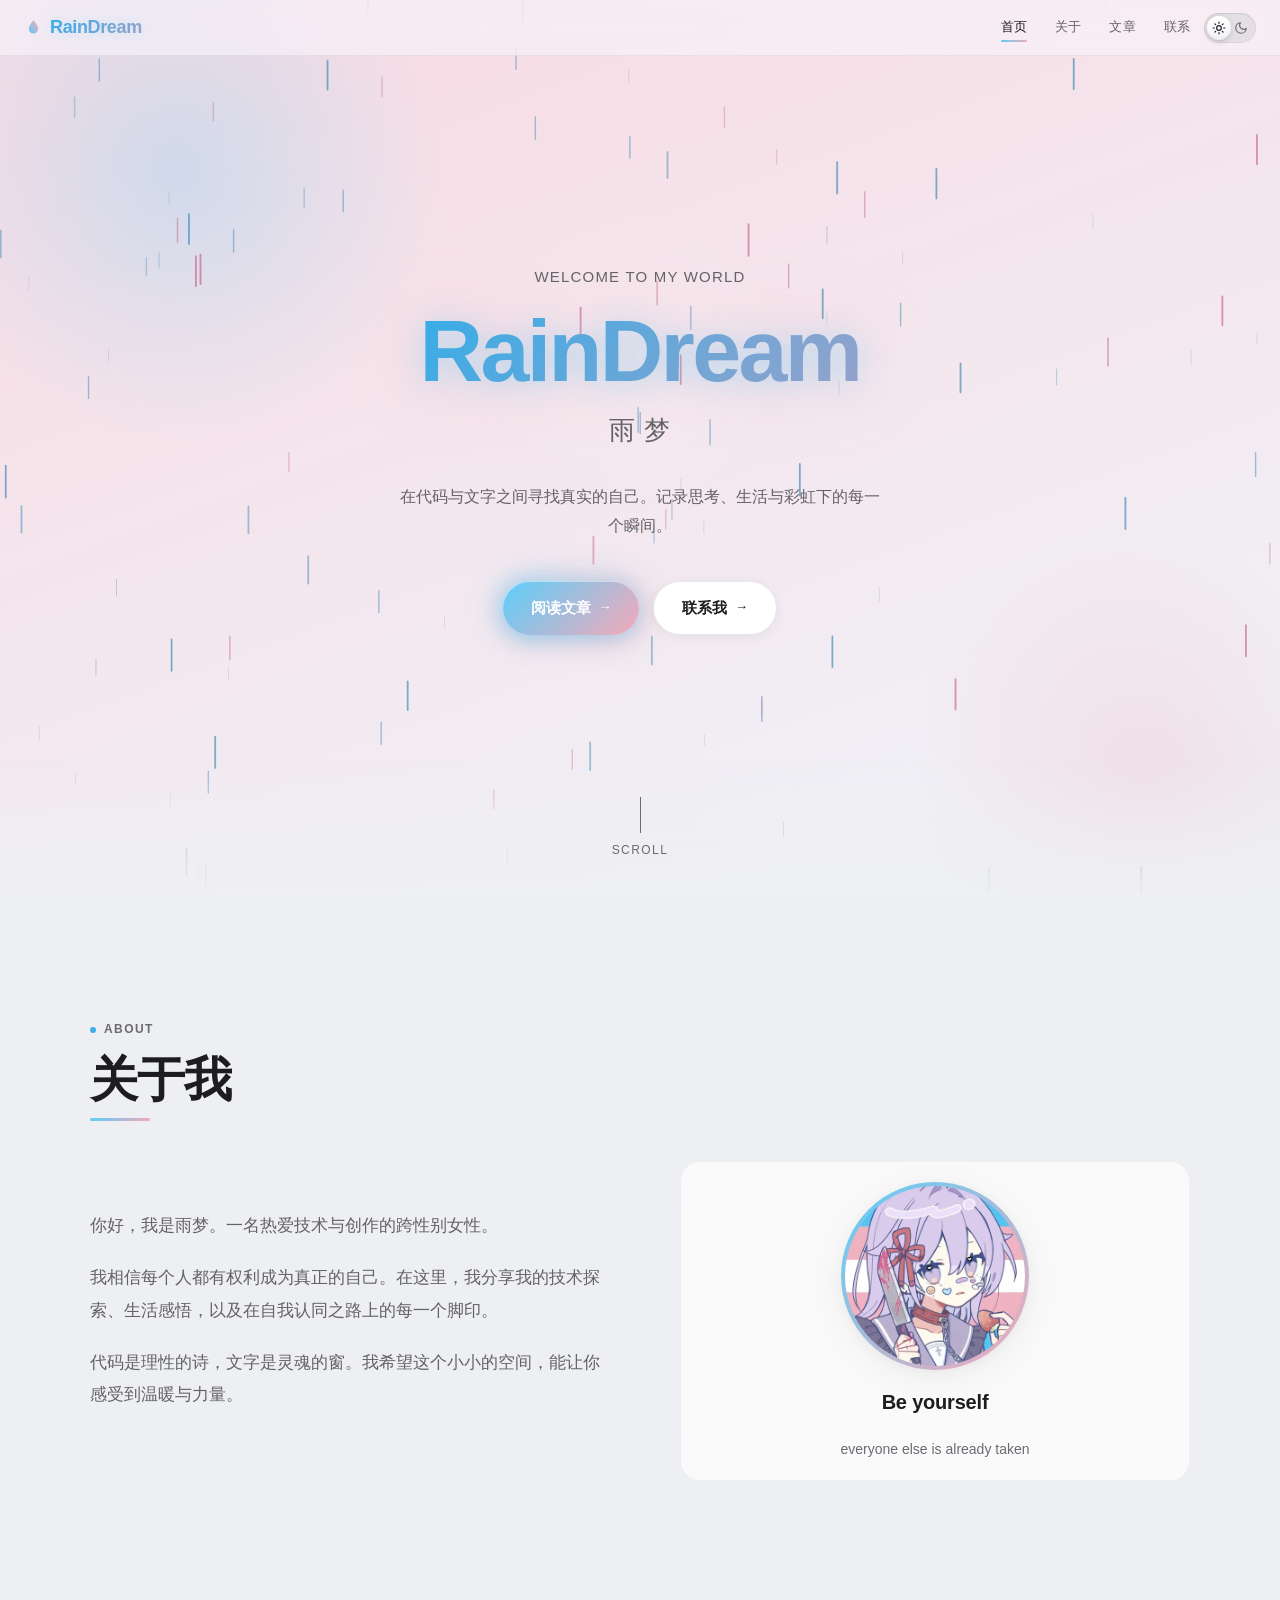
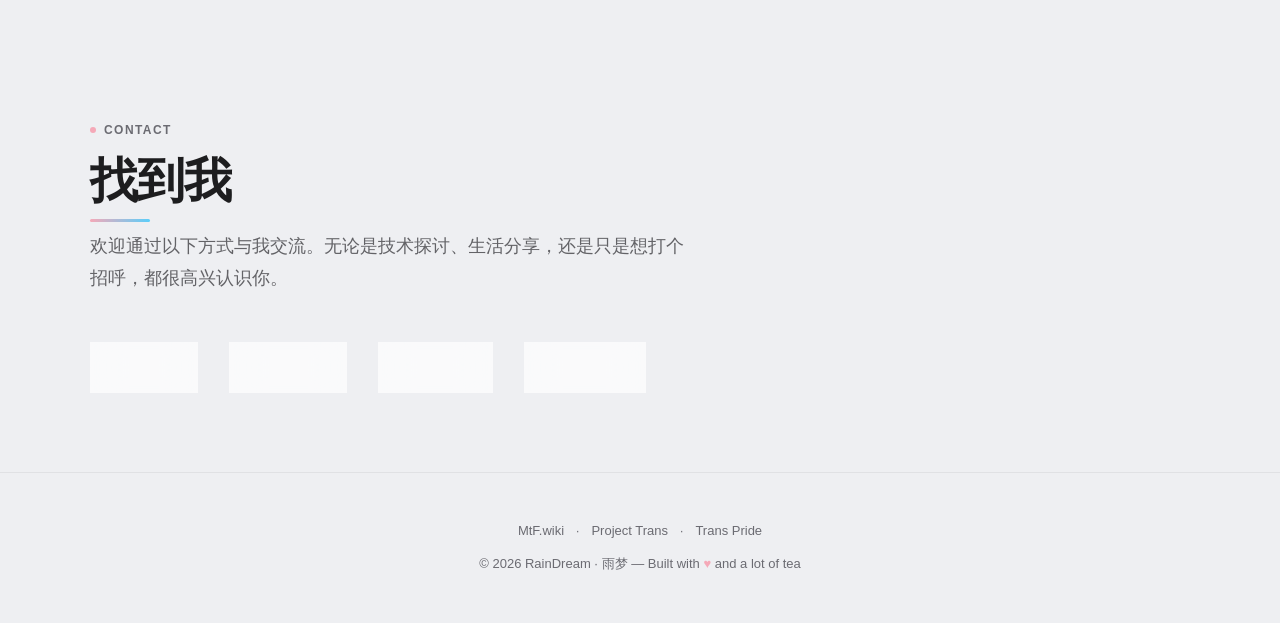
==== commit 3622d066: "主页性能优化：图片瘦身 + 削减持续重绘 + 加快首屏呈现 - 头像 avatar.webp 1024px→400px (69KB→23KB)，分享图 avatar.jpg→600px (150KB→" ====
--- a/index.html
+++ b/index.html
@@ -36,7 +36,7 @@
 <style>
 /* ===== Preloader ===== */
 html.is-loading,html.is-loading body{overflow:hidden}
-.preloader{position:fixed;inset:0;z-index:9999;display:flex;align-items:center;justify-content:center;overflow:hidden;background:var(--preloader-bg);transition:opacity .8s cubic-bezier(.4,0,.2,1),visibility .8s}
+.preloader{position:fixed;inset:0;z-index:9999;display:flex;align-items:center;justify-content:center;overflow:hidden;background:var(--preloader-bg);transition:opacity .45s cubic-bezier(.4,0,.2,1),visibility .45s}
 .preloader.is-done{opacity:0;visibility:hidden;pointer-events:none}
 .preloader-bg{position:absolute;inset:0;overflow:hidden}
 .preloader-bg::before,.preloader-bg::after{content:'';position:absolute;border-radius:50%;opacity:.55}
@@ -65,12 +65,12 @@
 .hero--offscreen .hero-bg,.hero--offscreen .hero-blob{animation-play-state:paused}
 .hero::after{content:'';position:absolute;left:0;right:0;bottom:0;height:clamp(90px,16vh,180px);background:var(--bg);-webkit-mask-image:linear-gradient(180deg,transparent,#000);mask-image:linear-gradient(180deg,transparent,#000);z-index:1;pointer-events:none;transition:background-color .5s cubic-bezier(.4,0,.2,1)}
 .hero-content{position:relative;z-index:2;text-align:center;max-width:720px}
-.hero-greeting{font-size:15px;font-weight:500;color:var(--text-2);letter-spacing:0.08em;text-transform:uppercase;margin-bottom:16px;opacity:0;animation:fadeUp .8s .2s ease forwards}
-.hero-name{font-size:clamp(48px,8vw,88px);font-weight:800;letter-spacing:-0.03em;line-height:1.05;margin-bottom:12px;background:var(--gradient-title);background-size:200% auto;-webkit-background-clip:text;-webkit-text-fill-color:transparent;background-clip:text;opacity:0;animation:fadeUp .8s .4s ease forwards,textFlow 3s 1.2s ease infinite;filter:drop-shadow(0 3px 16px rgba(91,206,250,.45)) drop-shadow(0 0 34px rgba(245,169,184,.30))}
+.hero-greeting{font-size:15px;font-weight:500;color:var(--text-2);letter-spacing:0.08em;text-transform:uppercase;margin-bottom:16px;opacity:0;animation:fadeUp .6s .05s ease forwards}
+.hero-name{font-size:clamp(48px,8vw,88px);font-weight:800;letter-spacing:-0.03em;line-height:1.05;margin-bottom:12px;background:var(--gradient-title);background-size:200% auto;-webkit-background-clip:text;-webkit-text-fill-color:transparent;background-clip:text;opacity:0;animation:fadeUp .6s .12s ease forwards,textFlow 3s .5s ease 2;filter:drop-shadow(0 3px 16px rgba(91,206,250,.45)) drop-shadow(0 0 34px rgba(245,169,184,.30))}
 [data-theme="dark"] .hero-name{filter:drop-shadow(0 3px 18px rgba(91,206,250,.50)) drop-shadow(0 0 42px rgba(245,169,184,.35))}
-.hero-sub{font-size:clamp(18px,3vw,26px);font-weight:400;color:var(--text-2);letter-spacing:0.04em;margin-bottom:32px;opacity:0;animation:fadeUp .8s .6s ease forwards}
-.hero-desc{font-size:16px;color:var(--text-2);max-width:480px;margin:0 auto 40px;line-height:1.8;opacity:0;animation:fadeUp .8s .8s ease forwards}
-.hero-actions{display:flex;gap:14px;justify-content:center;flex-wrap:wrap;opacity:0;animation:fadeUp .8s 1s ease forwards}
+.hero-sub{font-size:clamp(18px,3vw,26px);font-weight:400;color:var(--text-2);letter-spacing:0.04em;margin-bottom:32px;opacity:0;animation:fadeUp .6s .2s ease forwards}
+.hero-desc{font-size:16px;color:var(--text-2);max-width:480px;margin:0 auto 40px;line-height:1.8;opacity:0;animation:fadeUp .6s .28s ease forwards}
+.hero-actions{display:flex;gap:14px;justify-content:center;flex-wrap:wrap;opacity:0;animation:fadeUp .6s .36s ease forwards}
 .hero-btn{display:inline-flex;align-items:center;gap:8px;padding:14px 28px;border-radius:28px;font-size:15px;font-weight:600;letter-spacing:-0.01em;transition:all .35s cubic-bezier(.25,.1,.25,1);position:relative}
 .hero-btn--primary{background:var(--gradient-accent);color:#fff;box-shadow:0 4px 18px rgba(91,206,250,.45),0 6px 26px rgba(245,169,184,.28),inset 0 1px 0 rgba(255,255,255,.45)}
 .hero-btn--primary::before{content:'';position:absolute;top:-6px;left:-6px;right:-6px;bottom:-6px;border-radius:34px;background:var(--gradient-accent);filter:blur(15px);opacity:.5;z-index:-1;pointer-events:none;animation:btnGlow 4.6s ease-in-out infinite}
@@ -83,7 +83,7 @@
 .hero-btn--secondary:active{transform:translateY(0)}
 .hero-btn-arrow{display:inline-block;transition:transform .3s ease;font-size:13px}
 .hero-btn:hover .hero-btn-arrow{transform:translateX(3px)}
-.hero-scroll{position:absolute;bottom:40px;left:0;right:0;display:flex;flex-direction:column;align-items:center;z-index:2;opacity:0;animation:fadeUp .8s 1.2s ease forwards}
+.hero-scroll{position:absolute;bottom:40px;left:0;right:0;display:flex;flex-direction:column;align-items:center;z-index:2;opacity:0;animation:fadeUp .6s .44s ease forwards}
 .hero-scroll span{display:block;width:1px;height:36px;background:var(--text-3);margin:0 auto 8px;animation:scrollPulse 2s ease-in-out infinite}
 .hero-scroll small{font-size:12px;letter-spacing:0.12em;text-transform:uppercase;color:var(--text-3)}
 
@@ -96,6 +96,8 @@
 .about-text p{font-size:17px;line-height:1.9;color:var(--text-2);margin-bottom:20px}
 .about-visual{position:relative;height:320px;border-radius:20px;overflow:hidden;background:var(--bg-card);backdrop-filter:blur(24px);-webkit-backdrop-filter:blur(24px);border:1px solid var(--border-card);display:flex;align-items:center;justify-content:center}
 .about-avatar{width:188px;height:188px;border-radius:50%;object-fit:cover;padding:4px;background:var(--gradient-accent);border:0;box-shadow:var(--shadow);animation:avatarHalo 3.8s ease-out infinite}
+/* 头像滚出视口后暂停光环动画：box-shadow 动画每帧都会重绘，看不见时没必要算 */
+.about--offscreen .about-avatar{animation-play-state:paused}
 .about-visual-inner{text-align:center;display:flex;flex-direction:column;align-items:center;gap:16px}
 .about-visual-text{font-size:20px;font-weight:600;color:var(--text);letter-spacing:-0.01em}
 .about-visual-sub{font-size:14px;color:var(--text-3);margin-top:4px}
@@ -523,6 +525,15 @@
 }
 if(document.documentElement.classList.contains('app-ready'))bootParallax();
 else window.addEventListener('app:ready',bootParallax,{once:true});
+
+/* ===== 关于区滚出视口时暂停头像光环动画（box-shadow 动画会持续重绘） ===== */
+(function(){
+var about=document.getElementById('about');
+if(!about||!('IntersectionObserver' in window))return;
+new IntersectionObserver(function(es){
+about.classList.toggle('about--offscreen',!es[0].isIntersecting);
+},{threshold:0}).observe(about);
+})();
 </script>
 <script>
 (function(){
@@ -534,9 +545,14 @@
 document.documentElement.classList.add('is-loading');
 var current=0,target=0,rafId=null,lastTs=null,finished=false;
 var milestones={dom:0,resources:0,load:0};
-function render(){
-bar.style.width=current+'%';
-percentEl.textContent=Math.round(current)+'%';
+var lastRenderTs=-1e9,lastPct=-1;
+function render(ts){
+var pct=Math.round(current);
+if(pct===lastPct)return;
+if(ts!==undefined&&ts-lastRenderTs<80)return;   // 进度条不需要 60fps：限流，省掉每帧的样式重算与布局
+lastPct=pct;lastRenderTs=ts===undefined?lastRenderTs:ts;
+bar.style.width=pct+'%';
+percentEl.textContent=pct+'%';
 }
 function setTarget(next){
 target=next;
@@ -550,9 +566,9 @@
 var dt=Math.min(48,ts-lastTs);
 lastTs=ts;
 var diff=target-current;
-if(Math.abs(diff)>0.2)current+=diff*Math.min(1,dt/340);
+if(Math.abs(diff)>0.2)current+=diff*Math.min(1,dt/220);
 else current=target;
-render();
+render(ts);
 if(target>=100&&current>=99.6&&!finished){
 finished=true;
 finish();
@@ -567,7 +583,7 @@
 preloader.classList.add('is-done');
 setTimeout(function(){
 if(preloader.parentNode)preloader.parentNode.removeChild(preloader);
-},850);
+},500);
 }
 
 var trackableImages=[].slice.call(document.querySelectorAll('img:not([loading="lazy"])'));
@@ -603,7 +619,7 @@
 else window.addEventListener('load',markLoaded,{once:true});
 setTimeout(function(){
 if(!finished){milestones.load=100;syncTarget();}
-},3500);
+},2200);
 render();
 })();
 </script>
--- a/styles.css
+++ b/styles.css
@@ -90,11 +90,11 @@
 .skip-link:focus{top:16px}
 
 /* ===== Navigation ===== */
-.nav{position:fixed;top:0;left:0;right:0;z-index:100;padding:0 24px;height:56px;display:flex;align-items:center;justify-content:space-between;background:var(--nav-bg);backdrop-filter:blur(24px) saturate(180%);-webkit-backdrop-filter:blur(24px) saturate(180%);border-bottom:1px solid var(--nav-border);transition:all .4s ease;animation:navSlideIn .7s .1s cubic-bezier(.25,.1,.25,1) forwards;opacity:0;transform:translateY(-56px)}
+.nav{position:fixed;top:0;left:0;right:0;z-index:100;padding:0 24px;height:56px;display:flex;align-items:center;justify-content:space-between;background:var(--nav-bg);backdrop-filter:blur(24px) saturate(180%);-webkit-backdrop-filter:blur(24px) saturate(180%);border-bottom:1px solid var(--nav-border);transition:all .4s ease;animation:navSlideIn .5s cubic-bezier(.25,.1,.25,1) forwards;opacity:0;transform:translateY(-56px)}
 .nav.scrolled{height:48px;background:var(--nav-bg);box-shadow:var(--shadow-sm)}
-.nav-logo{display:inline-flex;align-items:center;gap:7px;font-size:18px;font-weight:700;letter-spacing:-0.02em;opacity:0;animation:navFadeIn .5s .3s ease forwards}
+.nav-logo{display:inline-flex;align-items:center;gap:7px;font-size:18px;font-weight:700;letter-spacing:-0.02em;opacity:0;animation:navFadeIn .4s .1s ease forwards}
 .logo-mark{flex:0 0 auto;transition:transform .55s cubic-bezier(.32,.72,0,1)}
-.logo-text{background:var(--gradient-title);background-size:200% auto;-webkit-background-clip:text;-webkit-text-fill-color:transparent;background-clip:text;animation:textFlow 6s 1.2s ease infinite;filter:drop-shadow(0 0 7px rgba(91,206,250,.35))}
+.logo-text{background:var(--gradient-title);background-size:200% auto;-webkit-background-clip:text;-webkit-text-fill-color:transparent;background-clip:text;animation:textFlow 6s .4s ease 3;filter:drop-shadow(0 0 7px rgba(91,206,250,.35))}
 .nav-logo:hover .logo-mark{transform:translateY(-2px) rotate(-7deg)}
 .nav-burger{display:none;width:36px;height:36px;flex:0 0 auto;align-items:center;justify-content:center;border-radius:10px;color:var(--text);transition:background .3s ease,color .3s ease}
 .nav-burger:hover{background:var(--tag-bg)}
@@ -102,16 +102,16 @@
 .nav-actions{display:flex;align-items:center;gap:14px}
 .nav-links{display:flex;align-items:center;gap:28px}
 .nav-links a{opacity:0;animation:navFadeIn .5s ease forwards;font-size:13px;font-weight:500;color:var(--text-2);letter-spacing:0.01em;transition:color .3s ease;position:relative}
-.nav-links a:nth-child(1){animation-delay:.35s}
-.nav-links a:nth-child(2){animation-delay:.4s}
-.nav-links a:nth-child(3){animation-delay:.45s}
-.nav-links a:nth-child(4){animation-delay:.5s}
+.nav-links a:nth-child(1){animation-delay:.14s}
+.nav-links a:nth-child(2){animation-delay:.18s}
+.nav-links a:nth-child(3){animation-delay:.22s}
+.nav-links a:nth-child(4){animation-delay:.26s}
 .nav-links a::after{content:'';position:absolute;bottom:-4px;left:0;width:0;height:1.5px;background:var(--gradient-accent);border-radius:1px;transition:width .3s ease}
 .nav-links a:hover,.nav-links a.active{color:var(--text)}
 .nav-links a:hover::after,.nav-links a.active::after{width:100%}
 
 /* ===== Theme Toggle ===== */
-.theme-toggle{position:relative;width:52px;height:30px;flex:0 0 auto;padding:0;border-radius:15px;background:rgba(120,120,128,0.14);box-shadow:inset 0 1px 2px rgba(0,0,0,.07),inset 0 0 0 1px rgba(0,0,0,.045);-webkit-backdrop-filter:blur(12px) saturate(160%);backdrop-filter:blur(12px) saturate(160%);opacity:0;animation:navFadeIn .5s .55s ease forwards;transition:background .4s ease,box-shadow .4s ease}
+.theme-toggle{position:relative;width:52px;height:30px;flex:0 0 auto;padding:0;border-radius:15px;background:rgba(120,120,128,0.14);box-shadow:inset 0 1px 2px rgba(0,0,0,.07),inset 0 0 0 1px rgba(0,0,0,.045);-webkit-backdrop-filter:blur(12px) saturate(160%);backdrop-filter:blur(12px) saturate(160%);opacity:0;animation:navFadeIn .4s .3s ease forwards;transition:background .4s ease,box-shadow .4s ease}
 .theme-toggle::before{content:'';position:absolute;left:3px;top:3px;width:24px;height:24px;border-radius:50%;background:linear-gradient(180deg,#fff 0%,#f1f1f5 100%);box-shadow:0 1px 1px rgba(0,0,0,.07),0 2px 6px rgba(0,0,0,.13),inset 0 1px 0 rgba(255,255,255,.95),inset 0 -1px 2px rgba(0,0,0,.05);transition:transform .38s cubic-bezier(.32,.72,0,1),background .4s ease,box-shadow .4s ease}
 [data-theme="dark"] .theme-toggle{background:rgba(120,120,128,0.22);box-shadow:inset 0 1px 2px rgba(0,0,0,.45),inset 0 0 0 1px rgba(255,255,255,.06)}
 [data-theme="dark"] .theme-toggle::before{transform:translateX(22px);background:linear-gradient(180deg,#6a6a70 0%,#3a3a40 100%);box-shadow:0 1px 1px rgba(0,0,0,.30),0 2px 8px rgba(0,0,0,.42),inset 0 1px 0 rgba(255,255,255,.16)}
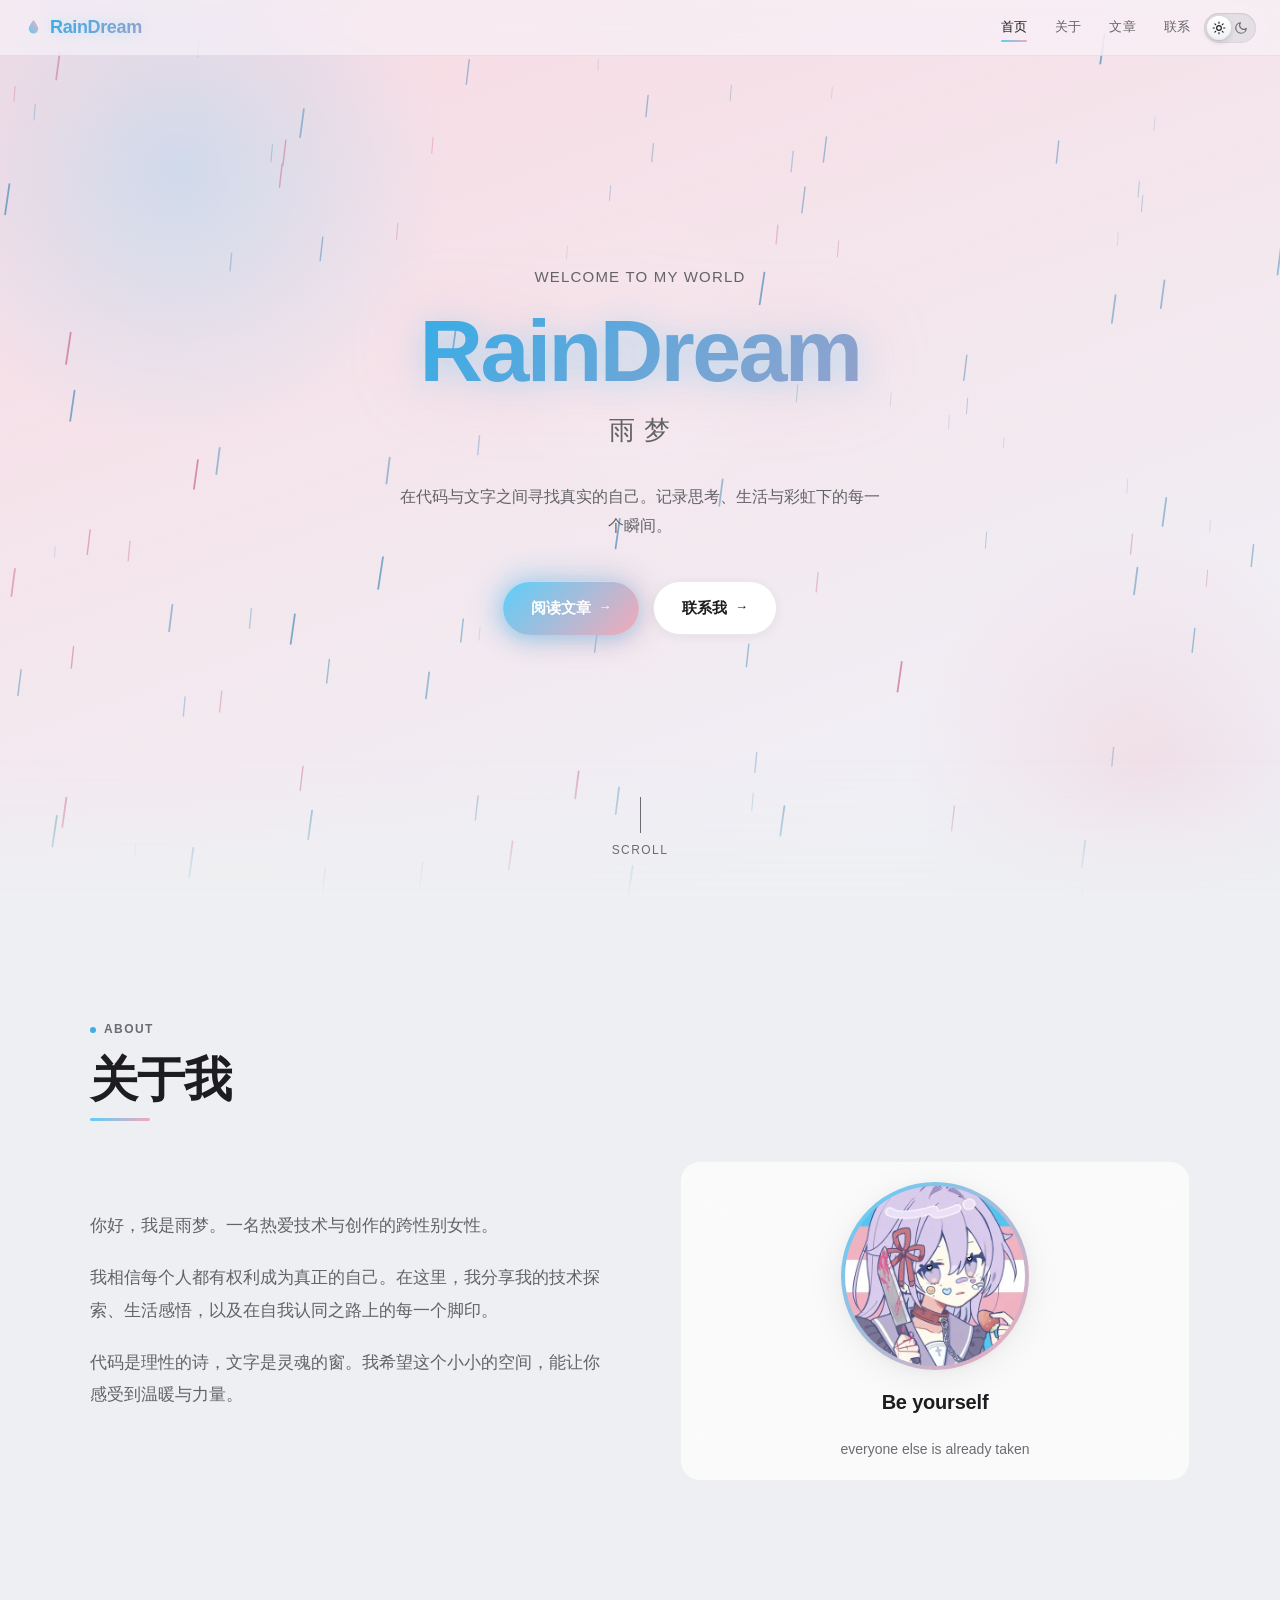
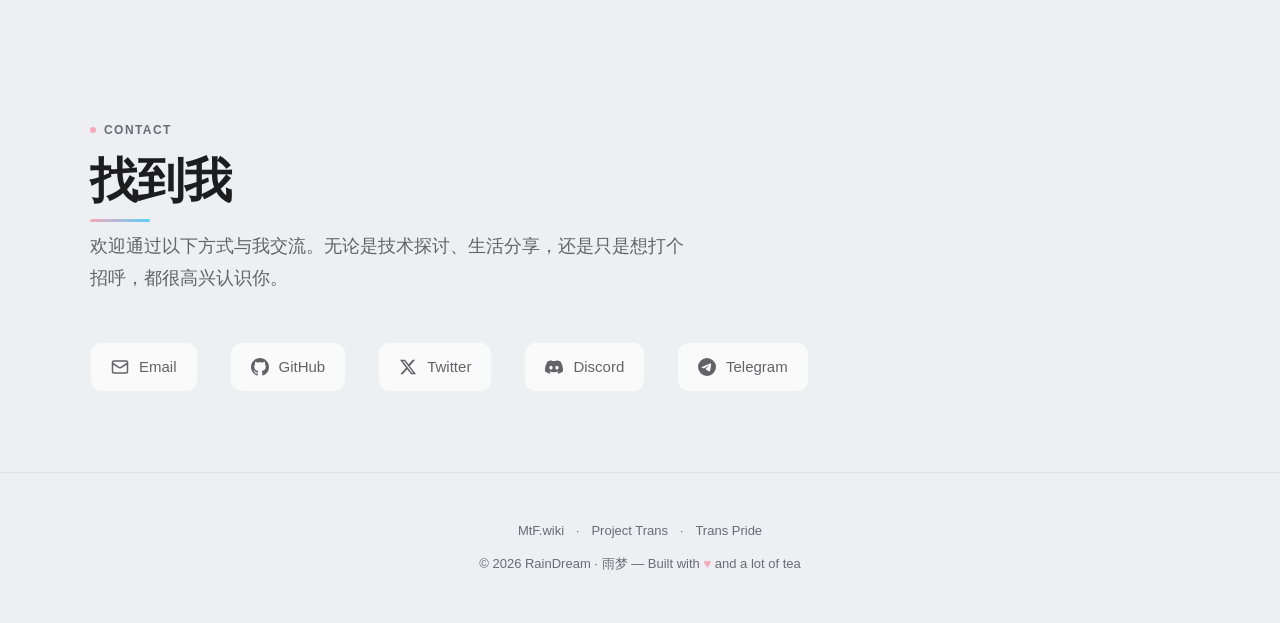
==== commit 8a26121d: "联系方式新增 Telegram (@raindreamnya) - 「找到我」加入 Telegram 卡片，链接 https://t.me/raindreamnya - README 联系方式说明去掉" ====
--- a/index.html
+++ b/index.html
@@ -291,6 +291,9 @@
 <a href="https://discord.com/users/1140592993917739130" target="_blank" rel="noopener" class="contact-link">
 <svg class="contact-link-icon" width="18" height="18" viewBox="0 0 24 24" fill="currentColor" aria-hidden="true"><path d="M20.317 4.37a19.791 19.791 0 0 0-4.885-1.515.074.074 0 0 0-.079.037c-.21.375-.444.864-.608 1.25a18.27 18.27 0 0 0-5.487 0 12.64 12.64 0 0 0-.617-1.25.077.077 0 0 0-.079-.037A19.736 19.736 0 0 0 3.677 4.37a.07.07 0 0 0-.032.027C.533 9.046-.32 13.58.099 18.057a.082.082 0 0 0 .031.057 19.9 19.9 0 0 0 5.993 3.03.078.078 0 0 0 .084-.028 14.09 14.09 0 0 0 1.226-1.994.076.076 0 0 0-.041-.106 13.107 13.107 0 0 1-1.872-.892.077.077 0 0 1-.008-.128 10.2 10.2 0 0 0 .372-.292.074.074 0 0 1 .077-.01c3.928 1.793 8.18 1.793 12.062 0a.074.074 0 0 1 .078.01c.12.098.246.198.373.292a.077.077 0 0 1-.006.127 12.299 12.299 0 0 1-1.873.892.077.077 0 0 0-.041.107c.36.698.772 1.362 1.225 1.993a.076.076 0 0 0 .084.028 19.839 19.839 0 0 0 6.002-3.03.077.077 0 0 0 .032-.054c.5-5.177-.838-9.674-3.549-13.66a.061.061 0 0 0-.031-.03zM8.02 15.33c-1.183 0-2.157-1.085-2.157-2.419 0-1.333.956-2.419 2.157-2.419 1.21 0 2.176 1.096 2.157 2.42 0 1.333-.956 2.418-2.157 2.418zm7.975 0c-1.183 0-2.157-1.085-2.157-2.419 0-1.333.955-2.419 2.157-2.419 1.21 0 2.176 1.096 2.157 2.42 0 1.333-.946 2.418-2.157 2.418z"/></svg> Discord
 </a>
+<a href="https://t.me/raindreamnya" target="_blank" rel="noopener" class="contact-link">
+<svg class="contact-link-icon" width="18" height="18" viewBox="0 0 24 24" fill="currentColor" aria-hidden="true"><path d="M11.944 0A12 12 0 0 0 0 12a12 12 0 0 0 12 12 12 12 0 0 0 12-12A12 12 0 0 0 12 0a12 12 0 0 0-.056 0zm4.962 7.224c.1-.002.321.023.465.14a.506.506 0 0 1 .171.325c.016.093.036.306.02.472-.18 1.898-.962 6.502-1.36 8.627-.168.9-.499 1.201-.82 1.23-.696.065-1.225-.46-1.9-.902-1.056-.693-1.653-1.124-2.678-1.8-1.185-.78-.417-1.21.258-1.91.177-.184 3.247-2.977 3.307-3.23.007-.032.014-.15-.056-.212s-.174-.041-.249-.024c-.106.024-1.793 1.14-5.061 3.345-.48.33-.913.49-1.302.48-.428-.008-1.252-.241-1.865-.44-.752-.245-1.349-.374-1.297-.789.027-.216.325-.437.893-.663 3.498-1.524 5.83-2.529 6.998-3.014 3.332-1.386 4.025-1.627 4.476-1.635z"/></svg> Telegram
+</a>
 </div>
 </div>
 </section>
